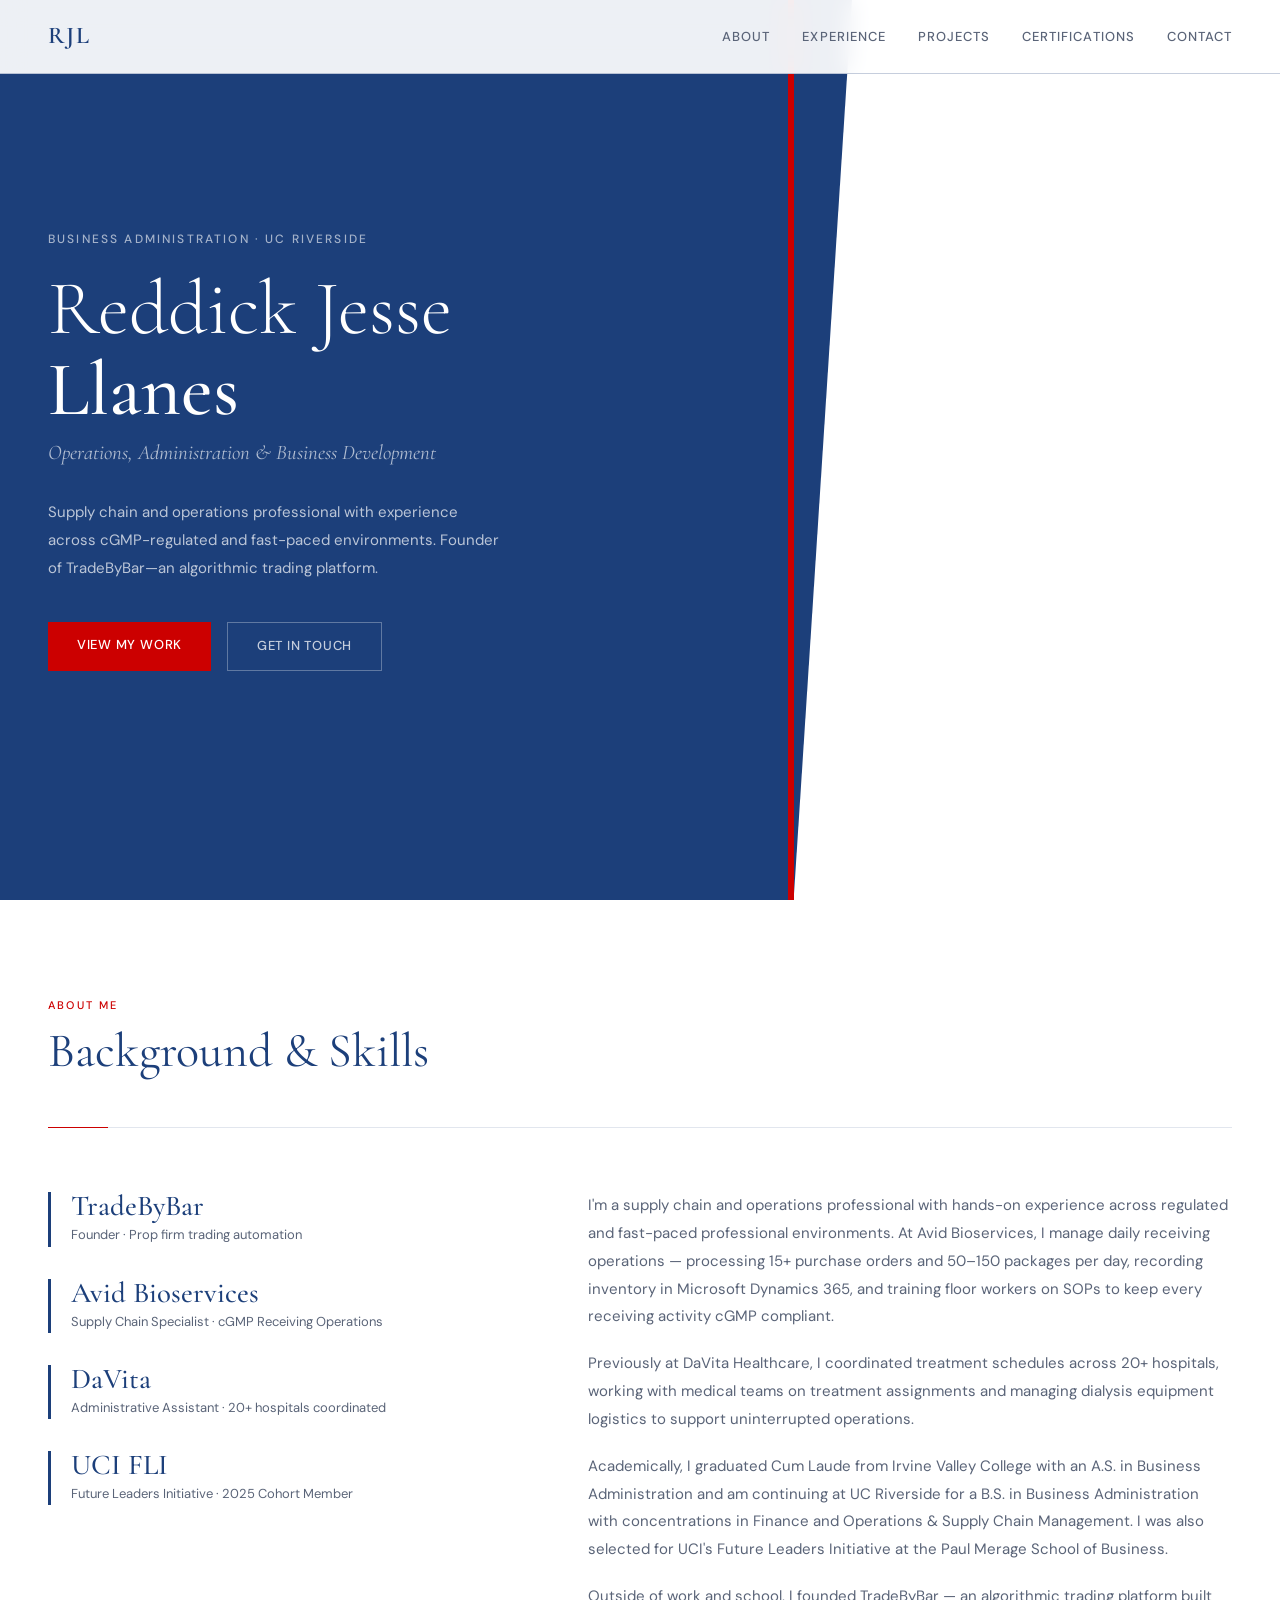
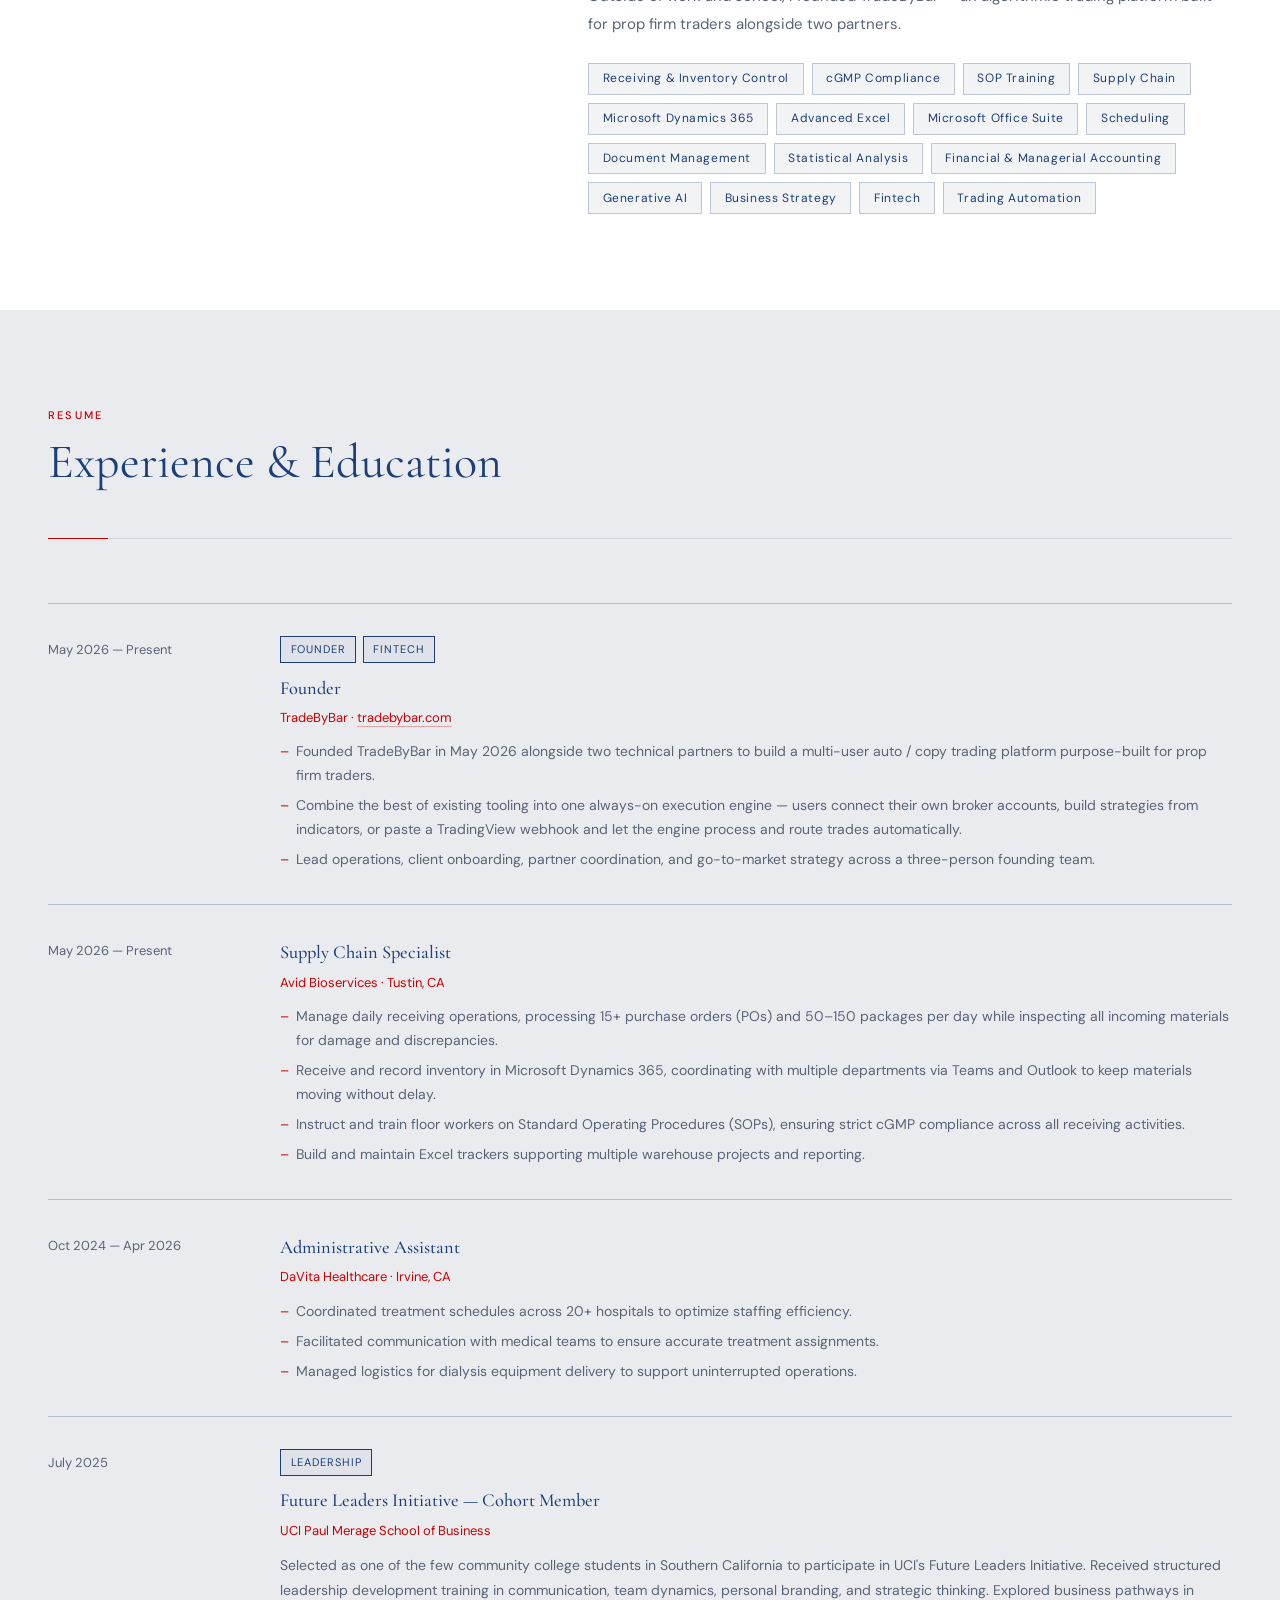
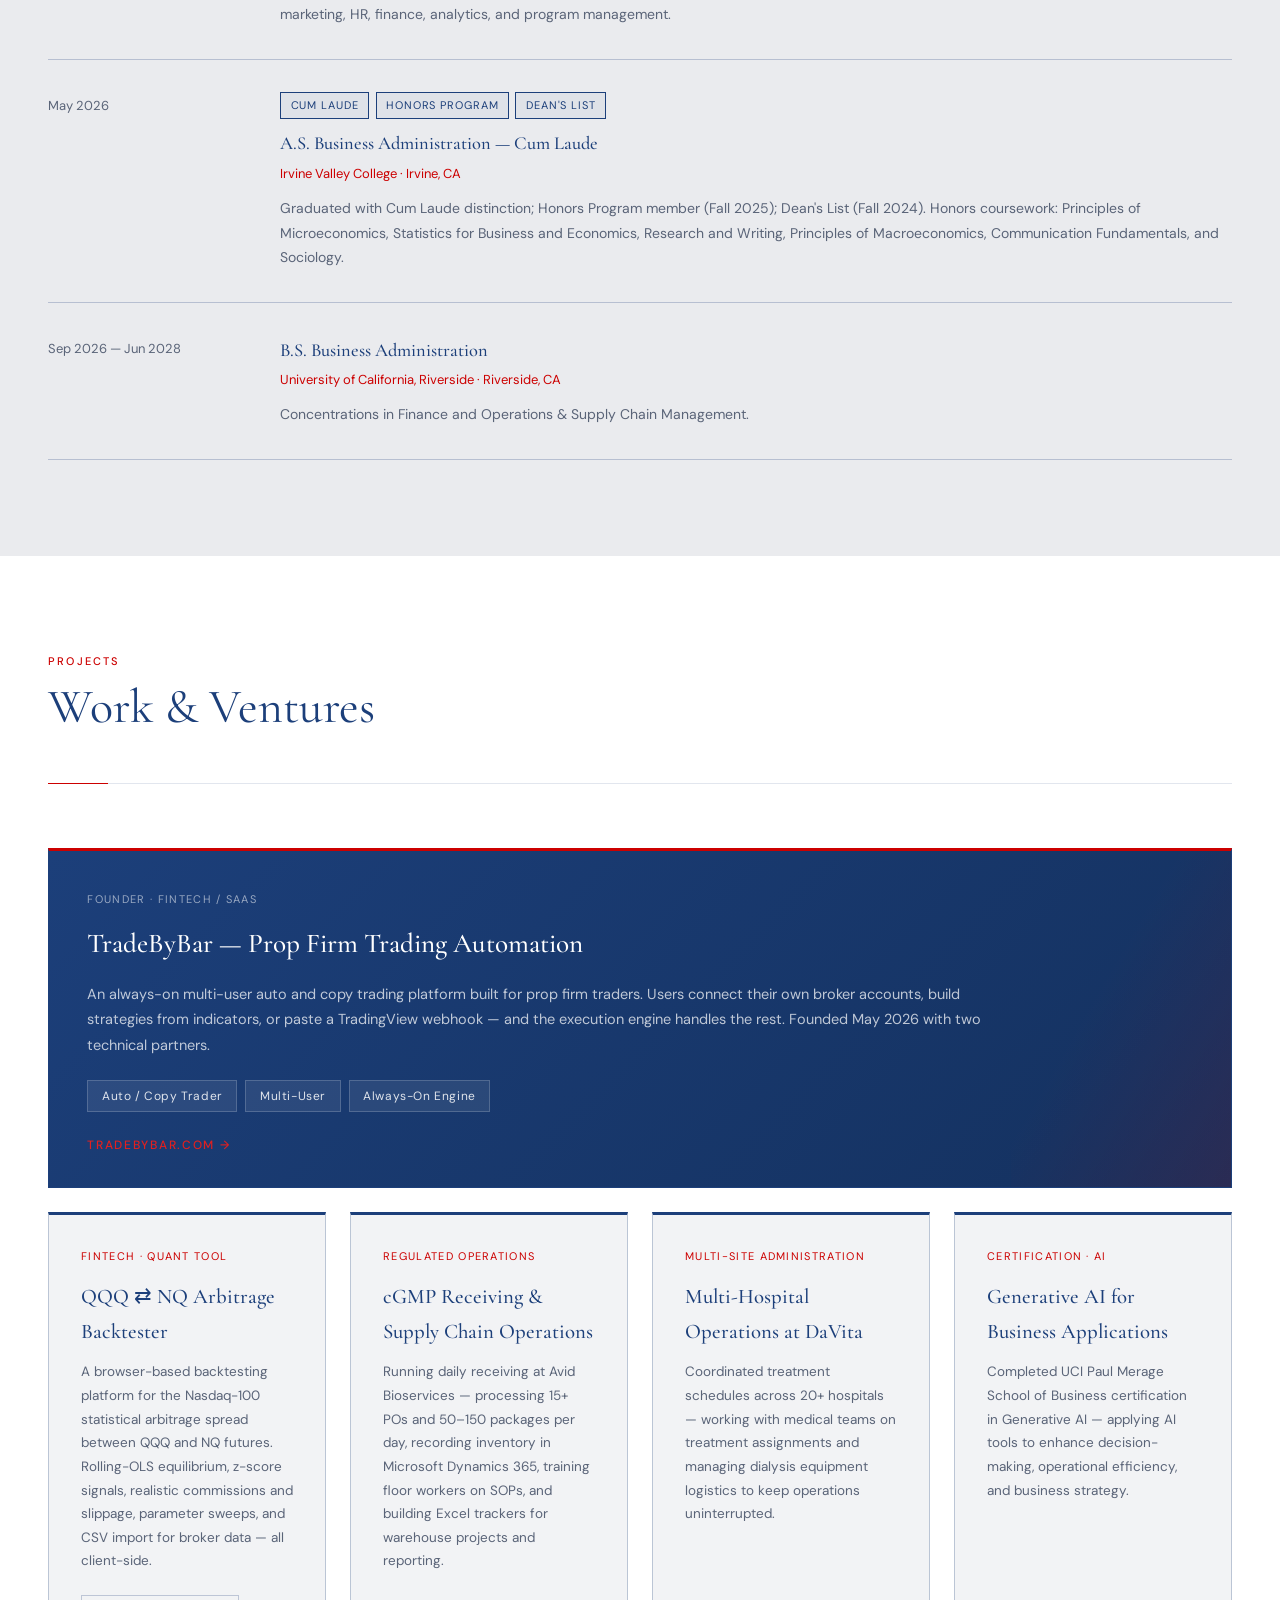
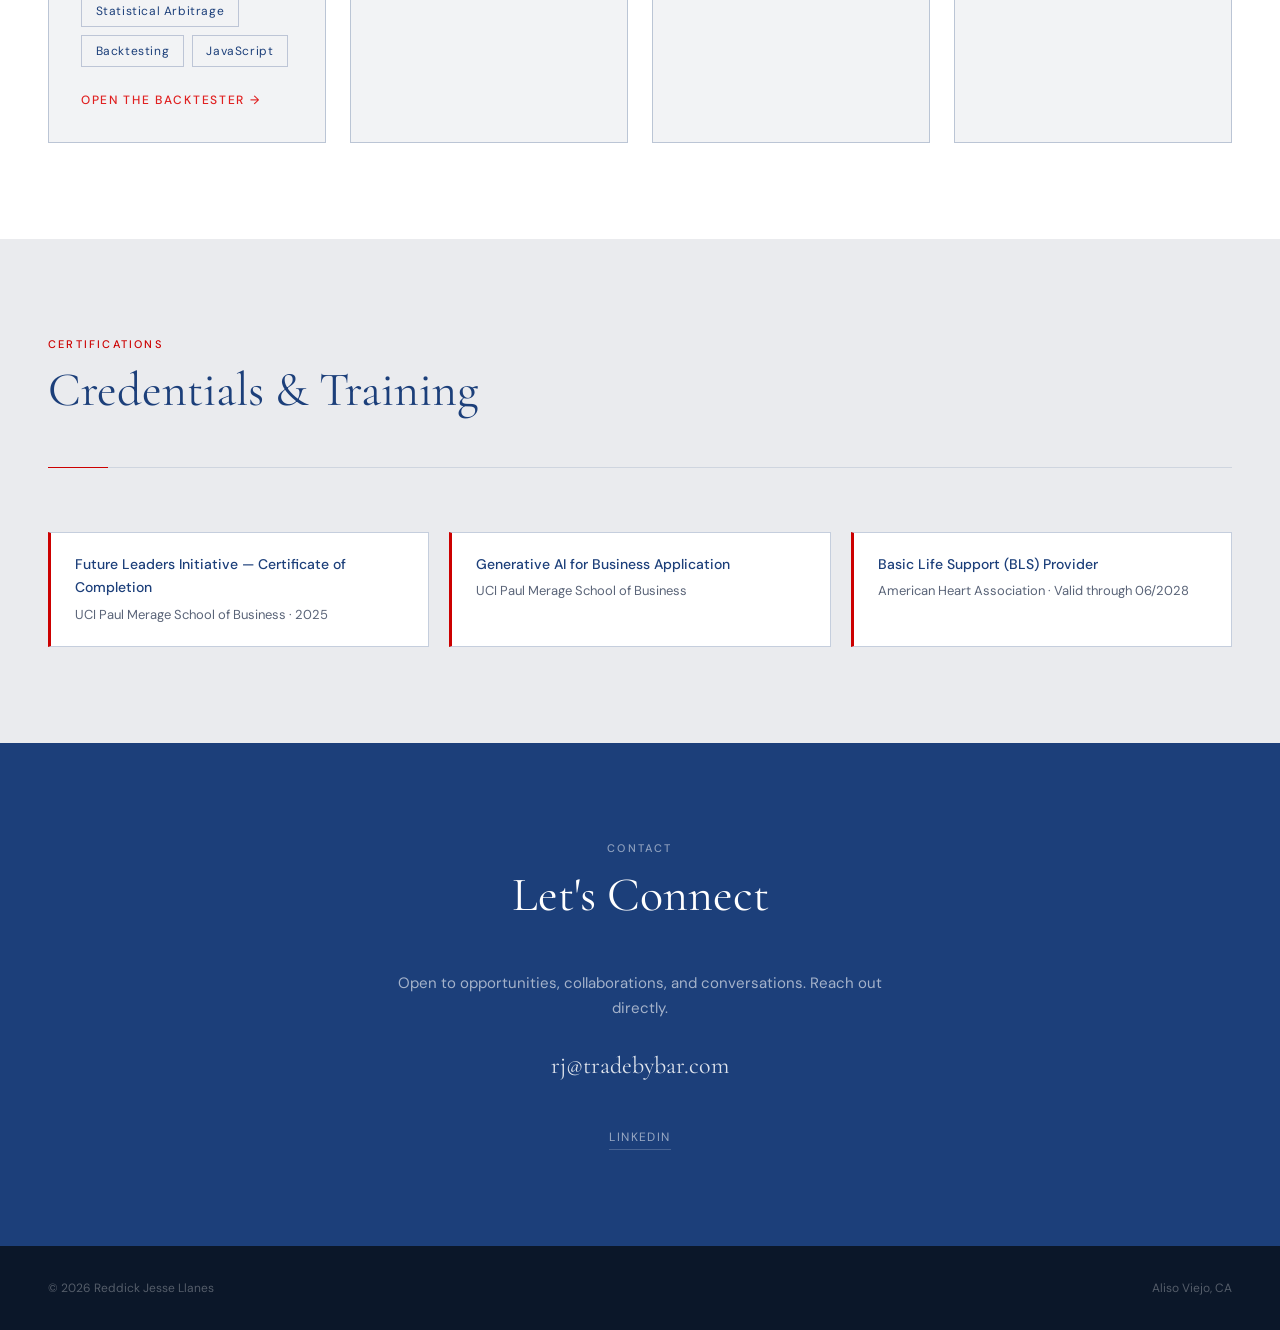
==== index.html @ 573b36d7 "Update professional title and responsibilities for BAR and Tradebybar - Session 1 (6ab4ac15d6ba04bb5" ====
<!DOCTYPE html>
<html lang="en">
<head>
<meta charset="UTF-8">
<meta name="viewport" content="width=device-width, initial-scale=1.0">
<title>Reddick Jesse Llanes' Portfolio</title>
<link href="https://fonts.googleapis.com/css2?family=Cormorant+Garamond:wght@300;400;500;600&family=DM+Sans:wght@300;400;500&display=swap" rel="stylesheet">
<link rel="stylesheet" href="style.css">
</head>
<body>

<nav>
  <div class="nav-logo">RJL</div>
  <button class="nav-hamburger" aria-label="Toggle menu" aria-expanded="false">
    <span></span><span></span><span></span>
  </button>
  <ul class="nav-links">
    <li><a href="#about">About</a></li>
    <li><a href="#experience">Experience</a></li>
    <li><a href="#projects">Projects</a></li>
    <li><a href="#certifications">Certifications</a></li>
    <li><a href="#contact">Contact</a></li>
  </ul>
</nav>

<section class="hero" id="home">
  <div class="hero-stripe"></div>
  <div class="hero-stripe-accent"></div>
  <div class="hero-content">
    <p class="hero-eyebrow">Business Administration · UC Riverside</p>
    <h1 class="hero-name">Reddick Jesse<br><span>Llanes</span></h1>
    <p class="hero-title">Operations, Administration &amp; Business Development</p>
    <p class="hero-desc">Supply chain and operations professional with experience across cGMP-regulated and fast-paced environments. Founder of TradeByBar—an algorithmic trading platform.</p>
    <div class="hero-cta">
      <a href="#projects" class="btn-primary">View My Work</a>
      <a href="#contact" class="btn-outline">Get In Touch</a>
    </div>
  </div>
</section>

<section id="about">
  <p class="section-label">About Me</p>
  <h2 class="section-title">Background &amp; Skills</h2>
  <div class="divider"></div>
  <div class="about-grid">
    <div class="about-stats">
      <div class="stat-item">
        <div class="stat-num">TradeByBar</div>
        <div class="stat-label">Founder · Prop firm trading automation</div>
      </div>
      <div class="stat-item">
        <div class="stat-num">Avid Bioservices</div>
        <div class="stat-label">Supply Chain Specialist · cGMP Receiving Operations</div>
      </div>
      <div class="stat-item">
        <div class="stat-num">DaVita</div>
        <div class="stat-label">Administrative Assistant · 20+ hospitals coordinated</div>
      </div>
      <div class="stat-item">
        <div class="stat-num">UCI FLI</div>
        <div class="stat-label">Future Leaders Initiative · 2025 Cohort Member</div>
      </div>
    </div>
    <div class="about-text">
      <p>I'm a supply chain and operations professional with hands-on experience across regulated and fast-paced professional environments. At Avid Bioservices, I manage daily receiving operations — processing 15+ purchase orders and 50–150 packages per day, recording inventory in Microsoft Dynamics 365, and training floor workers on SOPs to keep every receiving activity cGMP compliant.</p>
      <p>Previously at DaVita Healthcare, I coordinated treatment schedules across 20+ hospitals, working with medical teams on treatment assignments and managing dialysis equipment logistics to support uninterrupted operations.</p>
      <p>Academically, I graduated Cum Laude from Irvine Valley College with an A.S. in Business Administration and am continuing at UC Riverside for a B.S. in Business Administration with concentrations in Finance and Operations &amp; Supply Chain Management. I was also selected for UCI's Future Leaders Initiative at the Paul Merage School of Business.</p>
      <p>Outside of work and school, I founded TradeByBar — an algorithmic trading platform built for prop firm traders alongside two partners.</p>
      <div class="tag-row">
        <span class="tag">Receiving &amp; Inventory Control</span>
        <span class="tag">cGMP Compliance</span>
        <span class="tag">SOP Training</span>
        <span class="tag">Supply Chain</span>
        <span class="tag">Microsoft Dynamics 365</span>
        <span class="tag">Advanced Excel</span>
        <span class="tag">Microsoft Office Suite</span>
        <span class="tag">Scheduling</span>
        <span class="tag">Document Management</span>
        <span class="tag">Statistical Analysis</span>
        <span class="tag">Financial &amp; Managerial Accounting</span>
        <span class="tag">Generative AI</span>
        <span class="tag">Business Strategy</span>
        <span class="tag">Fintech</span>
        <span class="tag">Trading Automation</span>
      </div>
    </div>
  </div>
</section>

<section id="experience">
  <p class="section-label">Resume</p>
  <h2 class="section-title">Experience &amp; Education</h2>
  <div class="divider"></div>
  <div class="timeline">

    <div class="timeline-item">
      <div class="timeline-date">May 2026 — Present</div>
      <div>
        <span class="badge">Founder</span><span class="badge">Fintech</span>
        <p class="timeline-role">Founder</p>
        <p class="timeline-org">TradeByBar · <a href="https://tradebybar.com/" target="_blank" rel="noopener" class="timeline-link">tradebybar.com</a></p>
        <ul class="timeline-bullets">
          <li>Founded TradeByBar in May 2026 alongside two technical partners to build a multi-user auto / copy trading platform purpose-built for prop firm traders.</li>
          <li>Combine the best of existing tooling into one always-on execution engine — users connect their own broker accounts, build strategies from indicators, or paste a TradingView webhook and let the engine process and route trades automatically.</li>
          <li>Lead operations, client onboarding, partner coordination, and go-to-market strategy across a three-person founding team.</li>
        </ul>
      </div>
    </div>

    <div class="timeline-item">
      <div class="timeline-date">May 2026 — Present</div>
      <div>
        <p class="timeline-role">Supply Chain Specialist</p>
        <p class="timeline-org">Avid Bioservices · Tustin, CA</p>
        <ul class="timeline-bullets">
          <li>Manage daily receiving operations, processing 15+ purchase orders (POs) and 50–150 packages per day while inspecting all incoming materials for damage and discrepancies.</li>
          <li>Receive and record inventory in Microsoft Dynamics 365, coordinating with multiple departments via Teams and Outlook to keep materials moving without delay.</li>
          <li>Instruct and train floor workers on Standard Operating Procedures (SOPs), ensuring strict cGMP compliance across all receiving activities.</li>
          <li>Build and maintain Excel trackers supporting multiple warehouse projects and reporting.</li>
        </ul>
      </div>
    </div>

    <div class="timeline-item">
      <div class="timeline-date">Oct 2024 — Apr 2026</div>
      <div>
        <p class="timeline-role">Administrative Assistant</p>
        <p class="timeline-org">DaVita Healthcare · Irvine, CA</p>
        <ul class="timeline-bullets">
          <li>Coordinated treatment schedules across 20+ hospitals to optimize staffing efficiency.</li>
          <li>Facilitated communication with medical teams to ensure accurate treatment assignments.</li>
          <li>Managed logistics for dialysis equipment delivery to support uninterrupted operations.</li>
        </ul>
      </div>
    </div>

    <div class="timeline-item">
      <div class="timeline-date">July 2025</div>
      <div>
        <span class="badge">Leadership</span>
        <p class="timeline-role">Future Leaders Initiative — Cohort Member</p>
        <p class="timeline-org">UCI Paul Merage School of Business</p>
        <p class="timeline-desc">Selected as one of the few community college students in Southern California to participate in UCI's Future Leaders Initiative. Received structured leadership development training in communication, team dynamics, personal branding, and strategic thinking. Explored business pathways in marketing, HR, finance, analytics, and program management.</p>
      </div>
    </div>

    <div class="timeline-item">
      <div class="timeline-date">May 2026</div>
      <div>
        <span class="badge">Cum Laude</span><span class="badge">Honors Program</span><span class="badge">Dean's List</span>
        <p class="timeline-role">A.S. Business Administration — Cum Laude</p>
        <p class="timeline-org">Irvine Valley College · Irvine, CA</p>
        <p class="timeline-desc">Graduated with Cum Laude distinction; Honors Program member (Fall 2025); Dean's List (Fall 2024). Honors coursework: Principles of Microeconomics, Statistics for Business and Economics, Research and Writing, Principles of Macroeconomics, Communication Fundamentals, and Sociology.</p>
      </div>
    </div>

    <div class="timeline-item">
      <div class="timeline-date">Sep 2026 — Jun 2028</div>
      <div>
        <p class="timeline-role">B.S. Business Administration</p>
        <p class="timeline-org">University of California, Riverside · Riverside, CA</p>
        <p class="timeline-desc">Concentrations in Finance and Operations &amp; Supply Chain Management.</p>
      </div>
    </div>

  </div>
</section>

<section id="projects">
  <p class="section-label">Projects</p>
  <h2 class="section-title">Work &amp; Ventures</h2>
  <div class="divider"></div>
  <div class="projects-grid">
    <a href="https://tradebybar.com/" target="_blank" rel="noopener" class="project-card project-card--featured">
      <p class="project-tag">Founder · Fintech / SaaS</p>
      <p class="project-name">TradeByBar — Prop Firm Trading Automation</p>
      <p class="project-desc">An always-on multi-user auto and copy trading platform built for prop firm traders. Users connect their own broker accounts, build strategies from indicators, or paste a TradingView webhook — and the execution engine handles the rest. Founded May 2026 with two technical partners.</p>
      <div class="project-stack">
        <span class="tag">Auto / Copy Trader</span>
        <span class="tag">Multi-User</span>
        <span class="tag">Always-On Engine</span>
      </div>
      <p class="project-link">tradebybar.com →</p>
    </a>
    <a href="qqq-mnq-arbitrage/" class="project-card">
      <p class="project-tag">Fintech · Quant Tool</p>
      <p class="project-name">QQQ ⇄ NQ Arbitrage Backtester</p>
      <p class="project-desc">A browser-based backtesting platform for the Nasdaq-100 statistical arbitrage spread between QQQ and NQ futures. Rolling-OLS equilibrium, z-score signals, realistic commissions and slippage, parameter sweeps, and CSV import for broker data — all client-side.</p>
      <div class="project-stack">
        <span class="tag">Statistical Arbitrage</span>
        <span class="tag">Backtesting</span>
        <span class="tag">JavaScript</span>
      </div>
      <p class="project-link">Open the backtester →</p>
    </a>
    <div class="project-card">
      <p class="project-tag">Regulated Operations</p>
      <p class="project-name">cGMP Receiving &amp; Supply Chain Operations</p>
      <p class="project-desc">Running daily receiving at Avid Bioservices — processing 15+ POs and 50–150 packages per day, recording inventory in Microsoft Dynamics 365, training floor workers on SOPs, and building Excel trackers for warehouse projects and reporting.</p>
    </div>
    <div class="project-card">
      <p class="project-tag">Multi-Site Administration</p>
      <p class="project-name">Multi-Hospital Operations at DaVita</p>
      <p class="project-desc">Coordinated treatment schedules across 20+ hospitals — working with medical teams on treatment assignments and managing dialysis equipment logistics to keep operations uninterrupted.</p>
    </div>
    <div class="project-card">
      <p class="project-tag">Certification · AI</p>
      <p class="project-name">Generative AI for Business Applications</p>
      <p class="project-desc">Completed UCI Paul Merage School of Business certification in Generative AI — applying AI tools to enhance decision-making, operational efficiency, and business strategy.</p>
    </div>
  </div>
</section>

<section id="certifications">
  <p class="section-label">Certifications</p>
  <h2 class="section-title">Credentials &amp; Training</h2>
  <div class="divider"></div>
  <div class="certs-grid">
    <div class="cert-card">
      <p class="cert-name">Future Leaders Initiative — Certificate of Completion</p>
      <p class="cert-issuer">UCI Paul Merage School of Business · 2025</p>
    </div>
    <div class="cert-card">
      <p class="cert-name">Generative AI for Business Application</p>
      <p class="cert-issuer">UCI Paul Merage School of Business</p>
    </div>
    <div class="cert-card">
      <p class="cert-name">Basic Life Support (BLS) Provider</p>
      <p class="cert-issuer">American Heart Association · Valid through 06/2028</p>
    </div>
  </div>
</section>

<section id="contact">
  <div class="contact-inner">
    <p class="section-label">Contact</p>
    <h2 class="section-title">Let's Connect</h2>
    <p style="font-size:15px; margin-bottom:0;">Open to opportunities, collaborations, and conversations. Reach out directly.</p>
    <a href="mailto:rj@tradebybar.com" class="contact-email">rj@tradebybar.com</a>
    <div class="social-row">
      <a href="https://www.linkedin.com/in/reddick-jesse-llanes-1581a62a0" class="social-link" target="_blank">LinkedIn</a>
    </div>
  </div>
</section>

<footer>
  <span>© 2026 Reddick Jesse Llanes</span>
  <span>Aliso Viejo, CA</span>
</footer>
<script src="script.js"></script>
</body>
</html>
---- style.css ----
*, *::before, *::after { box-sizing: border-box; margin: 0; padding: 0; }
  :root {
    --bg-page: #F2F3F5; --bg-section-alt: #EAEBEE; --bg-card: #FFFFFF;
    --bmw-blue: #1C3F7A; --bmw-blue-light: #2A5BAD;
    --bmw-red: #CC0000; --bmw-red-light: #E02020;
    --white: #FFFFFF; --text-primary: #0D1A2E; --text-muted: #5A6478;
    --border: rgba(28,63,122,0.13); --border-strong: rgba(28,63,122,0.25);
  }
  html { scroll-behavior: smooth; }
  body { font-family: 'DM Sans', sans-serif; background: var(--bg-page); color: var(--text-primary); font-size: 15px; line-height: 1.7; overflow-x: hidden; }

  nav { position: fixed; top: 0; left: 0; right: 0; z-index: 100; display: flex; align-items: center; justify-content: space-between; padding: 1rem 3rem; background: rgba(255,255,255,0.92); backdrop-filter: blur(12px); border-bottom: 0.5px solid var(--border-strong); }
  .nav-logo { font-family: 'Cormorant Garamond', serif; font-size: 1.5rem; font-weight: 600; color: var(--bmw-blue); letter-spacing: 0.06em; }
  .nav-links { display: flex; gap: 2rem; list-style: none; }
  .nav-links a { color: var(--text-muted); text-decoration: none; font-size: 13px; letter-spacing: 0.08em; text-transform: uppercase; font-weight: 500; transition: color 0.2s; }
  .nav-links a:hover { color: var(--bmw-blue); }

  .hero { min-height: 100vh; display: flex; align-items: center; padding: 0 3rem; position: relative; overflow: hidden; background: var(--bmw-blue); }
  .hero-stripe { position: absolute; top: 0; bottom: 0; right: 0; width: 38%; background: var(--white); clip-path: polygon(12% 0, 100% 0, 100% 100%, 0% 100%); }
  .hero-stripe-accent { position: absolute; top: 0; bottom: 0; right: 38%; width: 6px; background: var(--bmw-red); }
  .hero-content { max-width: 600px; position: relative; z-index: 2; }
  .hero-eyebrow { font-size: 12px; letter-spacing: 0.18em; text-transform: uppercase; color: rgba(255,255,255,0.6); font-weight: 500; margin-bottom: 1.2rem; opacity: 0; animation: fadeUp 0.6s 0.2s forwards; }
  .hero-name { font-family: 'Cormorant Garamond', serif; font-size: clamp(3rem, 6vw, 5rem); font-weight: 300; line-height: 1.05; color: var(--white); margin-bottom: 0.3rem; opacity: 0; animation: fadeUp 0.6s 0.35s forwards; }
  .hero-name span { color: var(--white); font-weight: 500; }
  .hero-title { font-family: 'Cormorant Garamond', serif; font-size: 1.3rem; font-weight: 400; color: rgba(255,255,255,0.65); margin-bottom: 1.8rem; font-style: italic; opacity: 0; animation: fadeUp 0.6s 0.5s forwards; }
  .hero-desc { font-size: 15px; color: rgba(255,255,255,0.7); max-width: 460px; margin-bottom: 2.5rem; line-height: 1.85; opacity: 0; animation: fadeUp 0.6s 0.65s forwards; }
  .hero-cta { display: flex; gap: 1rem; flex-wrap: wrap; opacity: 0; animation: fadeUp 0.6s 0.8s forwards; }
  .btn-primary { padding: 0.75rem 1.8rem; background: var(--bmw-red); color: var(--white); font-size: 13px; font-weight: 500; letter-spacing: 0.06em; text-transform: uppercase; text-decoration: none; border: none; cursor: pointer; transition: background 0.2s, transform 0.15s; }
  .btn-primary:hover { background: var(--bmw-red-light); transform: translateY(-1px); }
  .btn-outline { padding: 0.75rem 1.8rem; background: transparent; color: rgba(255,255,255,0.75); font-size: 13px; font-weight: 500; letter-spacing: 0.06em; text-transform: uppercase; text-decoration: none; border: 0.5px solid rgba(255,255,255,0.3); cursor: pointer; transition: color 0.2s, border-color 0.2s, transform 0.15s; }
  .btn-outline:hover { color: var(--white); border-color: rgba(255,255,255,0.7); transform: translateY(-1px); }

  section { padding: 6rem 3rem; }
  .section-label { font-size: 11px; letter-spacing: 0.2em; text-transform: uppercase; color: var(--bmw-red); font-weight: 500; margin-bottom: 0.6rem; }
  .section-title { font-family: 'Cormorant Garamond', serif; font-size: clamp(2rem, 4vw, 3rem); font-weight: 400; color: var(--bmw-blue); margin-bottom: 3rem; line-height: 1.15; }
  .divider { width: 100%; height: 1px; background: linear-gradient(to right, var(--bmw-red) 60px, var(--border) 60px); margin-bottom: 4rem; }

  #about { background: var(--white); }
  .about-grid { display: grid; grid-template-columns: 1fr 1.4fr; gap: 5rem; align-items: start; }
  .about-stats { display: flex; flex-direction: column; gap: 2rem; }
  .stat-item { border-left: 3px solid var(--bmw-blue); padding-left: 1.25rem; }
  .stat-num { font-family: 'Cormorant Garamond', serif; font-size: 1.8rem; font-weight: 500; color: var(--bmw-blue); line-height: 1; margin-bottom: 0.2rem; }
  .stat-label { font-size: 13px; color: var(--text-muted); }
  .about-text p { color: var(--text-muted); margin-bottom: 1.2rem; font-size: 15px; line-height: 1.85; }
  .tag-row { display: flex; flex-wrap: wrap; gap: 0.5rem; margin-top: 1.5rem; }
  .tag { padding: 0.3rem 0.85rem; border: 0.5px solid var(--border-strong); font-size: 12px; color: var(--bmw-blue); letter-spacing: 0.05em; background: var(--bg-page); }

  #experience { background: var(--bg-section-alt); }
  .timeline { display: flex; flex-direction: column; }
  .timeline-item { display: grid; grid-template-columns: 200px 1fr; gap: 2rem; padding: 2rem 0; border-bottom: 0.5px solid var(--border-strong); }
  .timeline-item:first-child { border-top: 0.5px solid var(--border-strong); }
  .timeline-date { font-size: 13px; color: var(--text-muted); padding-top: 0.2rem; }
  .timeline-role { font-family: 'Cormorant Garamond', serif; font-size: 1.15rem; font-weight: 500; color: var(--bmw-blue); margin-bottom: 0.2rem; }
  .timeline-org { font-size: 13px; color: var(--bmw-red); margin-bottom: 0.7rem; }
  .timeline-link { color: var(--bmw-red); text-decoration: none; border-bottom: 0.5px solid rgba(204,0,0,0.3); transition: border-color 0.2s; }
  .timeline-link:hover { border-bottom-color: var(--bmw-red); }
  .timeline-desc { font-size: 14px; color: var(--text-muted); line-height: 1.75; }
  .timeline-bullets { list-style: none; margin-top: 0.5rem; display: flex; flex-direction: column; gap: 0.4rem; }
  .timeline-bullets li { font-size: 14px; color: var(--text-muted); line-height: 1.7; padding-left: 1rem; position: relative; }
  .timeline-bullets li::before { content: '–'; position: absolute; left: 0; color: var(--bmw-red); }
  .badge { display: inline-block; font-size: 11px; letter-spacing: 0.08em; text-transform: uppercase; padding: 0.2rem 0.6rem; border: 0.5px solid var(--bmw-blue); color: var(--bmw-blue); margin-bottom: 0.6rem; margin-right: 0.4rem; background: rgba(28,63,122,0.05); }

  #projects { background: var(--white); }
  .projects-grid { display: grid; grid-template-columns: repeat(auto-fit, minmax(260px, 1fr)); gap: 1.5rem; }
  .project-card { background: var(--bg-page); border: 0.5px solid var(--border-strong); border-top: 3px solid var(--bmw-blue); padding: 2rem; transition: border-top-color 0.2s, transform 0.2s, box-shadow 0.2s; cursor: pointer; }
  .project-card:hover { border-top-color: var(--bmw-red); transform: translateY(-3px); box-shadow: 0 8px 24px rgba(28,63,122,0.08); }
  .project-tag { font-size: 11px; letter-spacing: 0.12em; text-transform: uppercase; color: var(--bmw-red); margin-bottom: 0.8rem; }
  .project-name { font-family: 'Cormorant Garamond', serif; font-size: 1.3rem; font-weight: 500; color: var(--bmw-blue); margin-bottom: 0.7rem; }
  .project-desc { font-size: 13.5px; color: var(--text-muted); line-height: 1.75; }
  a.project-card { display: block; text-decoration: none; color: inherit; }
  .project-card--featured { grid-column: 1 / -1; background: linear-gradient(135deg, var(--bmw-blue) 0%, #14315F 100%); border: 0.5px solid var(--bmw-blue); border-top: 3px solid var(--bmw-red); padding: 2.4rem 2.4rem 2rem; position: relative; overflow: hidden; }
  .project-card--featured::before { content: ''; position: absolute; top: 0; right: 0; width: 220px; height: 100%; background: linear-gradient(120deg, transparent 0%, transparent 40%, rgba(204,0,0,0.12) 100%); pointer-events: none; }
  .project-card--featured:hover { border-top-color: var(--bmw-red-light); transform: translateY(-3px); box-shadow: 0 14px 40px rgba(28,63,122,0.25); }
  .project-card--featured .project-tag { color: rgba(255,255,255,0.55); }
  .project-card--featured .project-name { color: var(--white); font-size: 1.7rem; margin-bottom: 0.9rem; max-width: 80%; }
  .project-card--featured .project-desc { color: rgba(255,255,255,0.72); font-size: 14.5px; max-width: 85%; }
  .project-stack { display: flex; flex-wrap: wrap; gap: 0.5rem; margin-top: 1.4rem; }
  .project-card--featured .project-stack .tag { background: rgba(255,255,255,0.08); border-color: rgba(255,255,255,0.18); color: rgba(255,255,255,0.85); }
  .project-link { margin-top: 1.4rem; font-size: 12px; letter-spacing: 0.14em; text-transform: uppercase; color: var(--bmw-red-light); font-weight: 500; }
  .project-card--featured:hover .project-link { color: var(--white); }

  #certifications { background: var(--bg-section-alt); }
  .certs-grid { display: grid; grid-template-columns: repeat(auto-fit, minmax(240px, 1fr)); gap: 1.25rem; }
  .cert-card { background: var(--white); border: 0.5px solid var(--border-strong); border-left: 3px solid var(--bmw-red); padding: 1.25rem 1.5rem; }
  .cert-name { font-size: 14px; font-weight: 500; color: var(--bmw-blue); margin-bottom: 0.25rem; }
  .cert-issuer { font-size: 13px; color: var(--text-muted); }

  #contact { background: var(--bmw-blue); text-align: center; }
  .contact-inner { max-width: 500px; margin: 0 auto; }
  .contact-inner .section-label { color: rgba(255,255,255,0.5); }
  .contact-inner .section-title { color: var(--white); }
  .contact-email { font-family: 'Cormorant Garamond', serif; font-size: 1.5rem; color: rgba(255,255,255,0.85); text-decoration: none; display: block; margin: 1.5rem 0 2.5rem; transition: color 0.2s; }
  .contact-email:hover { color: var(--white); }
  .contact-inner p { color: rgba(255,255,255,0.6); }
  .social-row { display: flex; justify-content: center; gap: 1.5rem; flex-wrap: wrap; }
  .social-link { font-size: 12px; letter-spacing: 0.12em; text-transform: uppercase; color: rgba(255,255,255,0.55); text-decoration: none; transition: color 0.2s; border-bottom: 0.5px solid rgba(255,255,255,0.2); padding-bottom: 2px; }
  .social-link:hover { color: var(--white); border-bottom-color: var(--white); }

  footer { padding: 2rem 3rem; background: #0B1729; display: flex; justify-content: space-between; align-items: center; font-size: 12px; color: rgba(255,255,255,0.3); }

  @keyframes fadeUp { from { opacity: 0; transform: translateY(18px); } to { opacity: 1; transform: translateY(0); } }

  /* ── Mobile Navigation ── */
  .nav-hamburger { display: none; flex-direction: column; gap: 5px; cursor: pointer; padding: 4px; background: none; border: none; }
  .nav-hamburger span { display: block; width: 22px; height: 2px; background: var(--bmw-blue); transition: transform 0.3s, opacity 0.3s; }
  .nav-hamburger.open span:nth-child(1) { transform: translateY(7px) rotate(45deg); }
  .nav-hamburger.open span:nth-child(2) { opacity: 0; }
  .nav-hamburger.open span:nth-child(3) { transform: translateY(-7px) rotate(-45deg); }

  /* ── Responsive Breakpoints ── */
  @media (max-width: 768px) {
    nav { padding: 1rem 1.25rem; }
    .nav-hamburger { display: flex; }
    .nav-links {
      display: none; flex-direction: column; gap: 0;
      position: fixed; top: 57px; left: 0; right: 0;
      background: rgba(255,255,255,0.97); backdrop-filter: blur(12px);
      border-bottom: 0.5px solid var(--border-strong);
      padding: 0.5rem 0 1rem; z-index: 99;
    }
    .nav-links.open { display: flex; }
    .nav-links li a { display: block; padding: 0.75rem 1.5rem; font-size: 13px; }

    .hero { padding: 6rem 1.5rem 4rem; }
    .hero-stripe { width: 0; }
    .hero-stripe-accent { display: none; }
    .hero-content { max-width: 100%; }
    .hero-name { font-size: clamp(2.4rem, 10vw, 3.5rem); }
    .hero-title { font-size: 1.1rem; }
    .hero-desc { font-size: 14px; max-width: 100%; }
    .hero-cta { flex-direction: column; gap: 0.75rem; }
    .btn-primary, .btn-outline { text-align: center; }

    section { padding: 4rem 1.5rem; }

    .about-grid { grid-template-columns: 1fr; gap: 2.5rem; }

    .timeline-item { grid-template-columns: 1fr; gap: 0.5rem; }
    .timeline-date { font-size: 12px; color: var(--bmw-red); padding-top: 0; }

    .projects-grid { grid-template-columns: 1fr; }
    .project-card--featured { padding: 1.75rem 1.5rem 1.5rem; }
    .project-card--featured .project-name { font-size: 1.35rem; max-width: 100%; }
    .project-card--featured .project-desc { max-width: 100%; }
    .project-card--featured::before { display: none; }
    .certs-grid { grid-template-columns: 1fr; }

    footer { flex-direction: column; gap: 0.5rem; text-align: center; padding: 1.5rem 1.25rem; }

    .section-title { font-size: clamp(1.75rem, 6vw, 2.5rem); margin-bottom: 2rem; }
    .social-row { gap: 1rem; }
    .contact-email { font-size: 1.2rem; }
  }

  @media (max-width: 400px) {
    .hero-name { font-size: 2.2rem; }
    section { padding: 3rem 1.25rem; }
    .tag-row { gap: 0.4rem; }
    .tag { font-size: 11px; }
  }
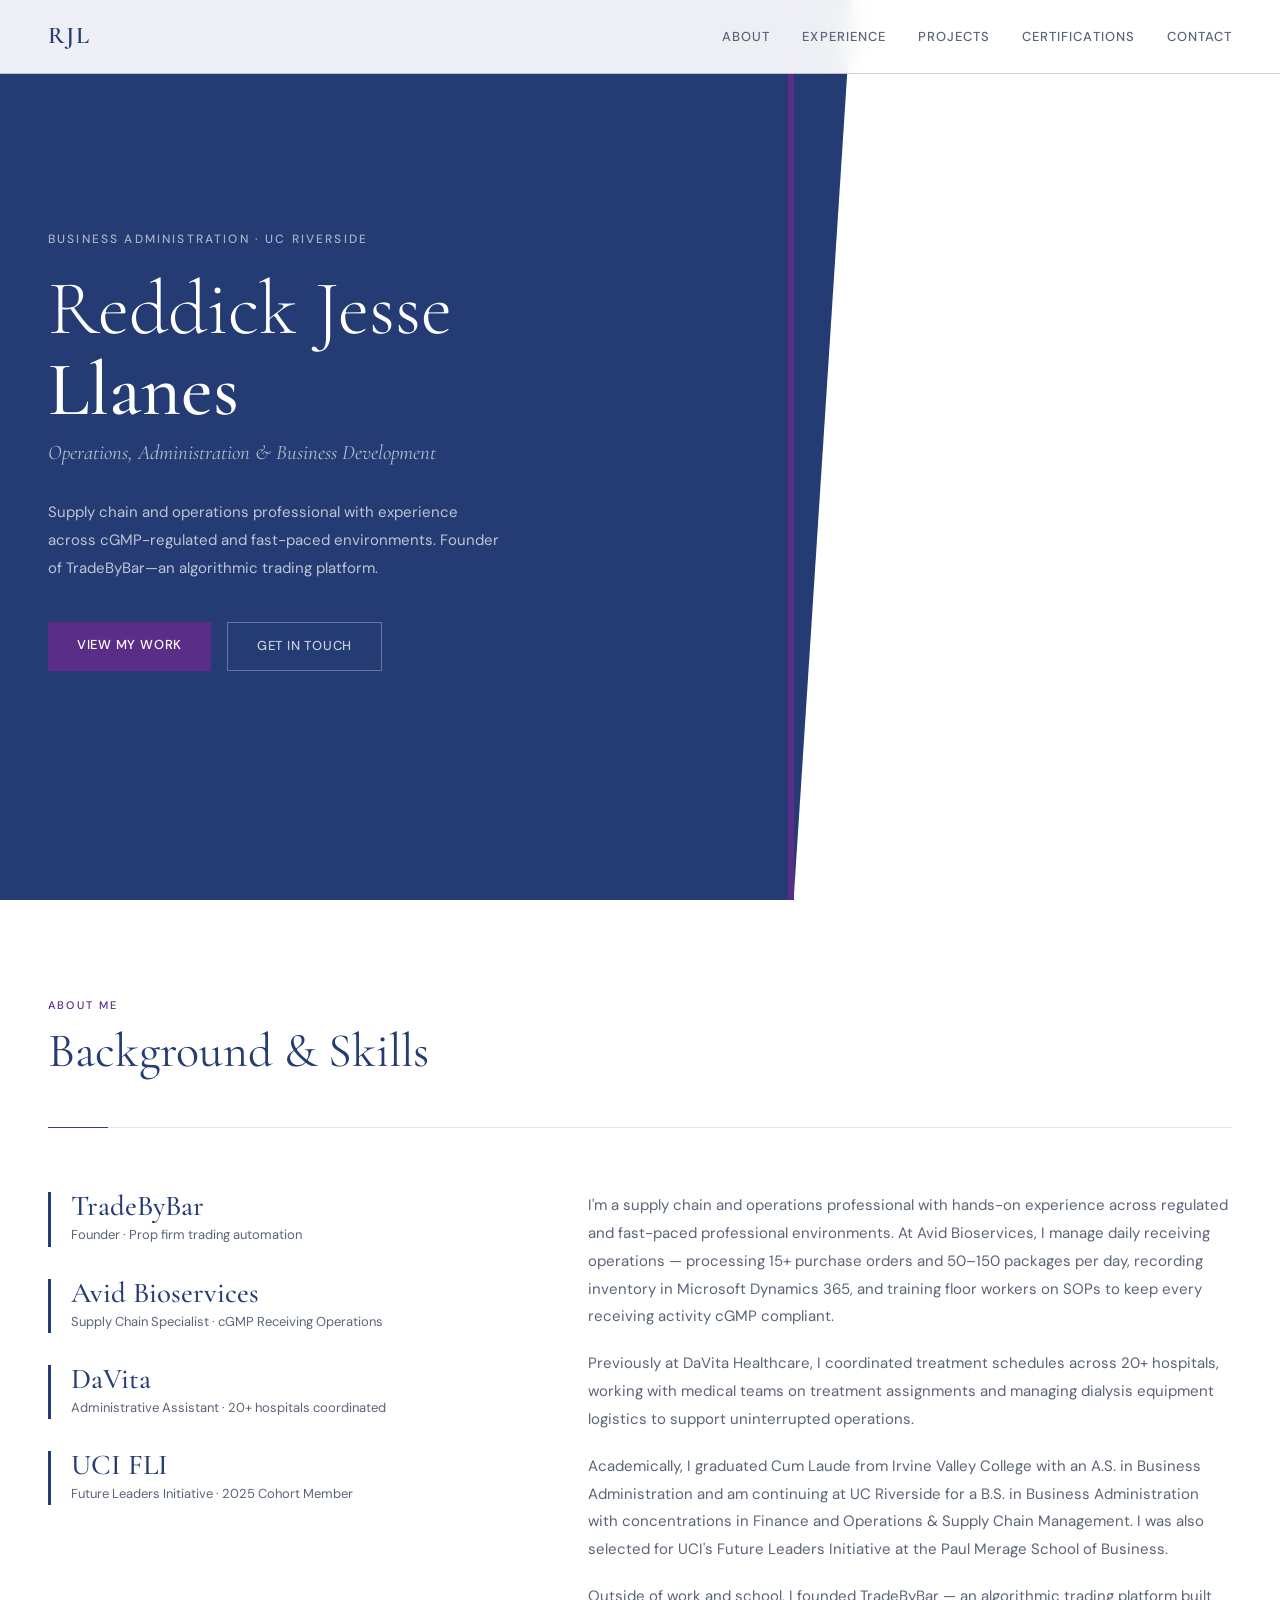
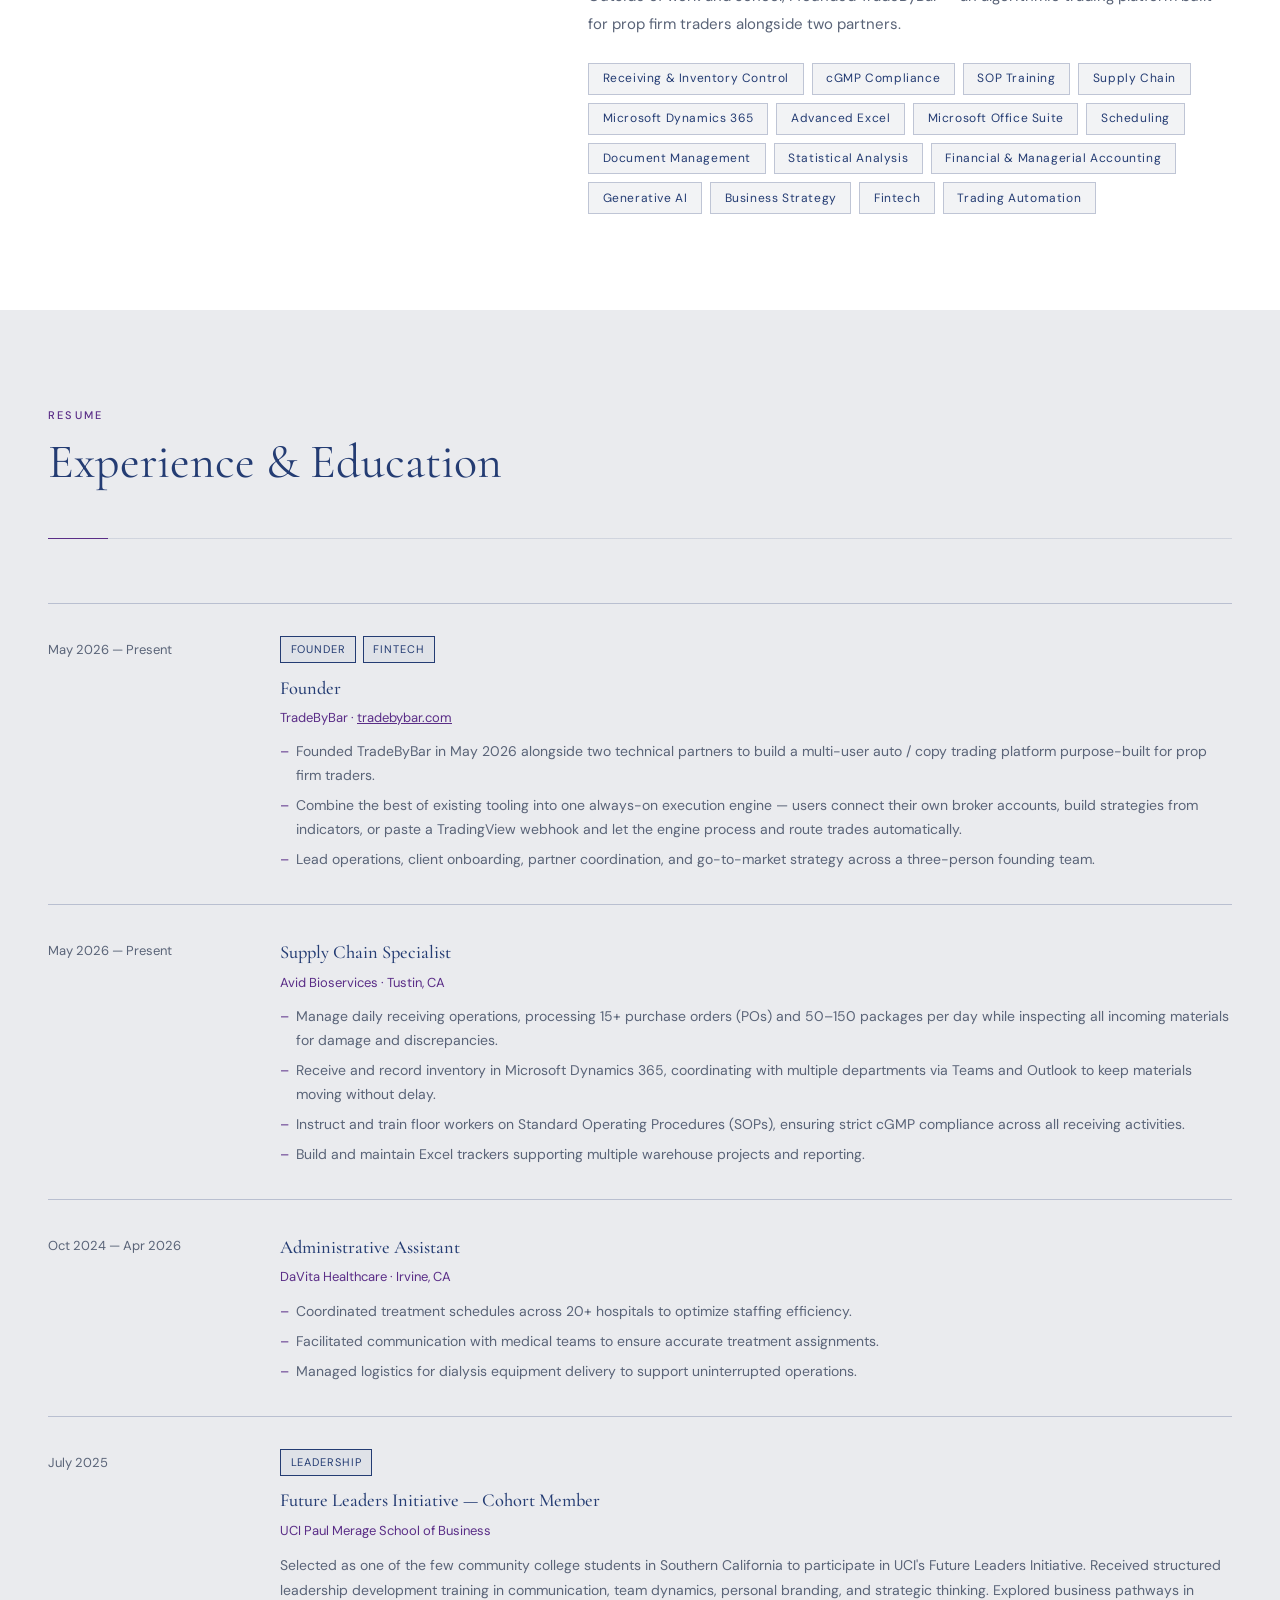
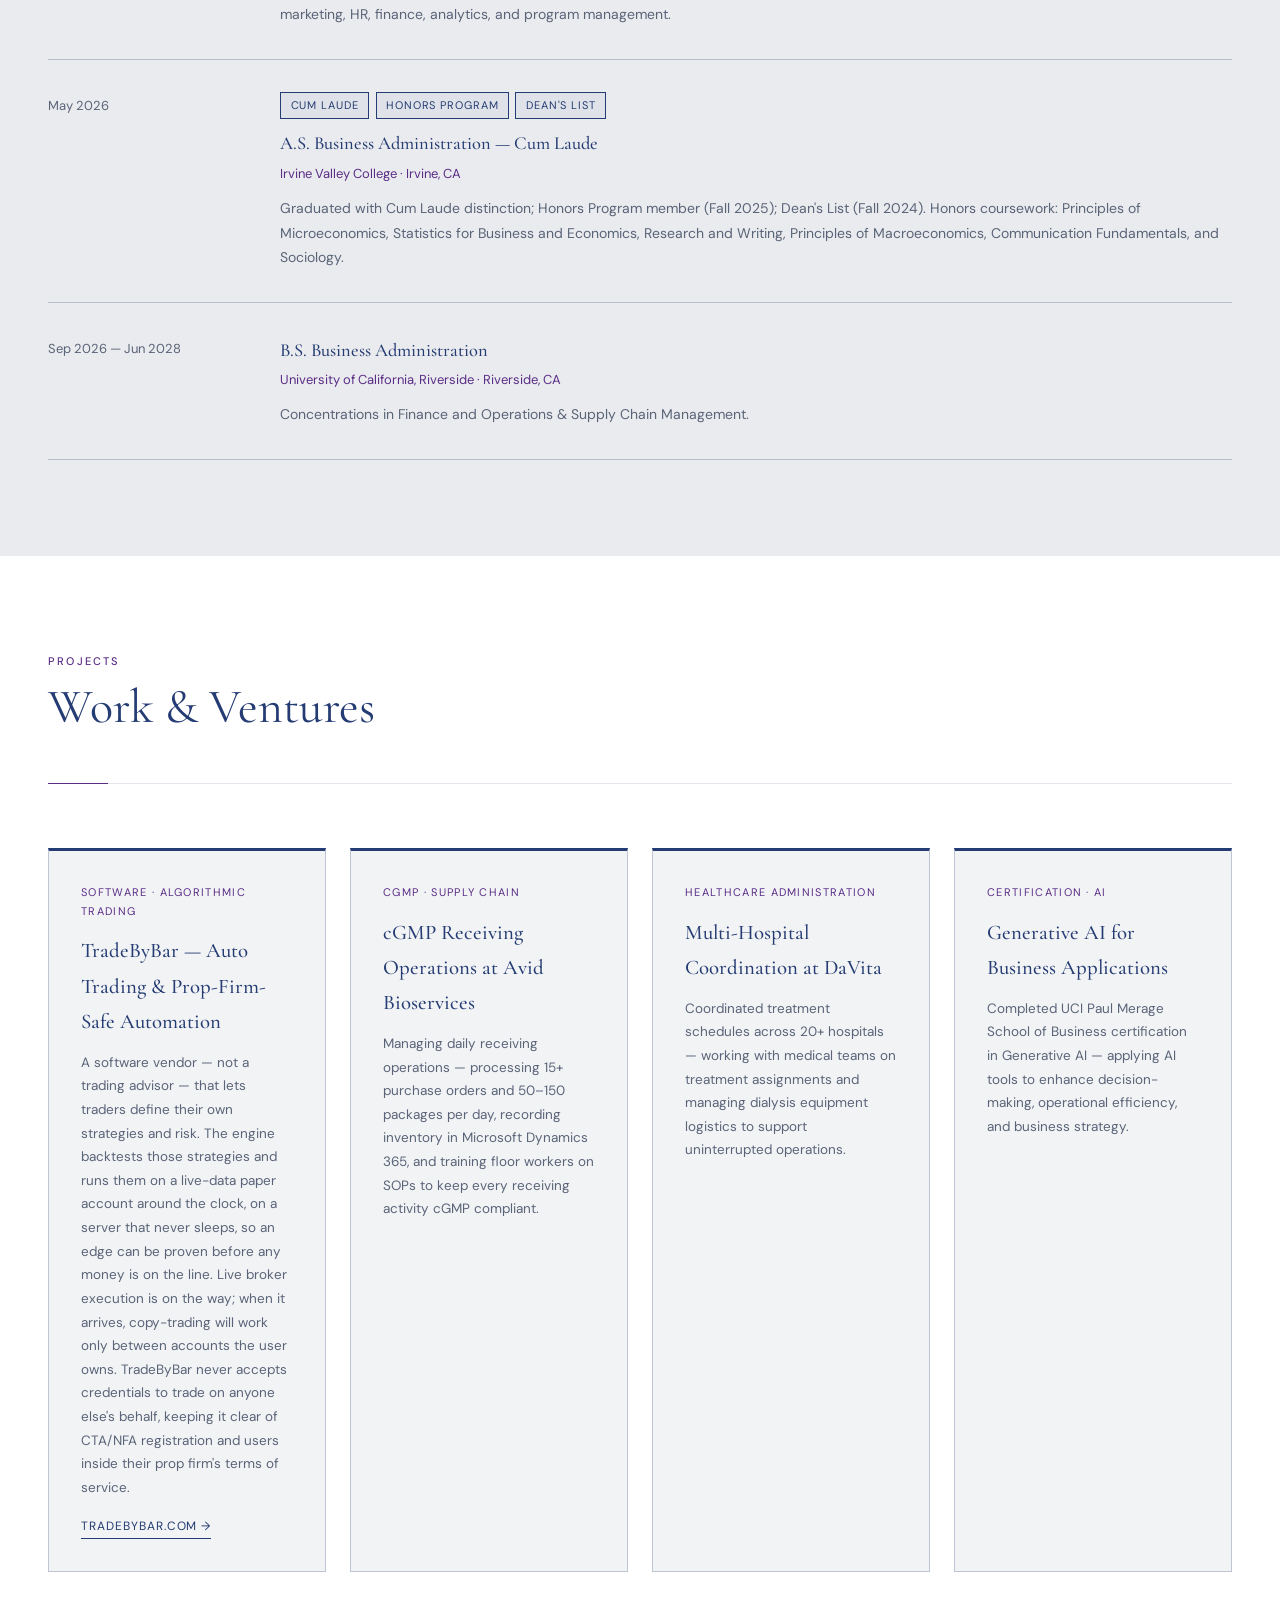
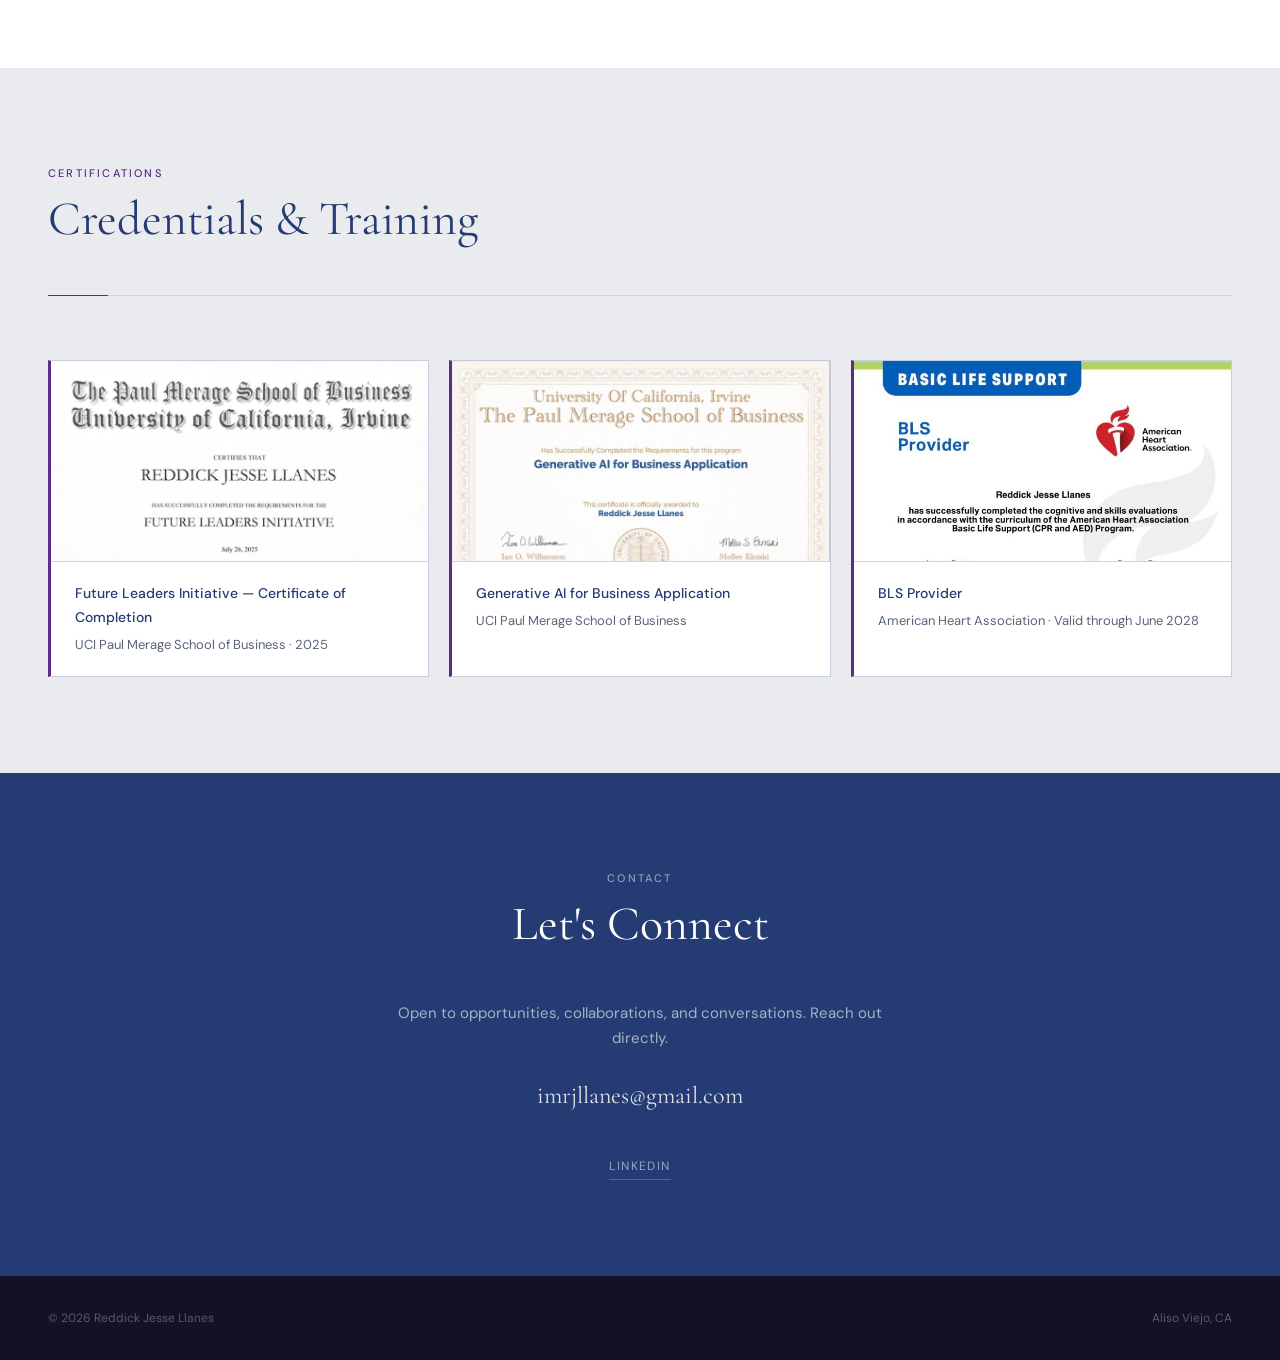
==== commit 3b112ca0: "Change purple accent on "Llanes" to white - Session 1 (6a2926fcfe854b8033807b3b)" ====
--- a/index.html
+++ b/index.html
@@ -3,7 +3,7 @@
 <head>
 <meta charset="UTF-8">
 <meta name="viewport" content="width=device-width, initial-scale=1.0">
-<title>Reddick Jesse Llanes' Portfolio</title>
+<title>Reddick Jesse Llanes — Portfolio</title>
 <link href="https://fonts.googleapis.com/css2?family=Cormorant+Garamond:wght@300;400;500;600&family=DM+Sans:wght@300;400;500&display=swap" rel="stylesheet">
 <link rel="stylesheet" href="style.css">
 </head>
@@ -98,7 +98,7 @@
       <div>
         <span class="badge">Founder</span><span class="badge">Fintech</span>
         <p class="timeline-role">Founder</p>
-        <p class="timeline-org">TradeByBar · <a href="https://tradebybar.com/" target="_blank" rel="noopener" class="timeline-link">tradebybar.com</a></p>
+        <p class="timeline-org">TradeByBar · <a href="https://tradebybar.com/" target="_blank" rel="noopener" style="color:inherit;">tradebybar.com</a></p>
         <ul class="timeline-bullets">
           <li>Founded TradeByBar in May 2026 alongside two technical partners to build a multi-user auto / copy trading platform purpose-built for prop firm traders.</li>
           <li>Combine the best of existing tooling into one always-on execution engine — users connect their own broker accounts, build strategies from indicators, or paste a TradingView webhook and let the engine process and route trades automatically.</li>
@@ -171,37 +171,21 @@
   <h2 class="section-title">Work &amp; Ventures</h2>
   <div class="divider"></div>
   <div class="projects-grid">
-    <a href="https://tradebybar.com/" target="_blank" rel="noopener" class="project-card project-card--featured">
-      <p class="project-tag">Founder · Fintech / SaaS</p>
-      <p class="project-name">TradeByBar — Prop Firm Trading Automation</p>
-      <p class="project-desc">An always-on multi-user auto and copy trading platform built for prop firm traders. Users connect their own broker accounts, build strategies from indicators, or paste a TradingView webhook — and the execution engine handles the rest. Founded May 2026 with two technical partners.</p>
-      <div class="project-stack">
-        <span class="tag">Auto / Copy Trader</span>
-        <span class="tag">Multi-User</span>
-        <span class="tag">Always-On Engine</span>
-      </div>
-      <p class="project-link">tradebybar.com →</p>
-    </a>
-    <a href="qqq-mnq-arbitrage/" class="project-card">
-      <p class="project-tag">Fintech · Quant Tool</p>
-      <p class="project-name">QQQ ⇄ NQ Arbitrage Backtester</p>
-      <p class="project-desc">A browser-based backtesting platform for the Nasdaq-100 statistical arbitrage spread between QQQ and NQ futures. Rolling-OLS equilibrium, z-score signals, realistic commissions and slippage, parameter sweeps, and CSV import for broker data — all client-side.</p>
-      <div class="project-stack">
-        <span class="tag">Statistical Arbitrage</span>
-        <span class="tag">Backtesting</span>
-        <span class="tag">JavaScript</span>
-      </div>
-      <p class="project-link">Open the backtester →</p>
-    </a>
-    <div class="project-card">
-      <p class="project-tag">Regulated Operations</p>
-      <p class="project-name">cGMP Receiving &amp; Supply Chain Operations</p>
-      <p class="project-desc">Running daily receiving at Avid Bioservices — processing 15+ POs and 50–150 packages per day, recording inventory in Microsoft Dynamics 365, training floor workers on SOPs, and building Excel trackers for warehouse projects and reporting.</p>
-    </div>
-    <div class="project-card">
-      <p class="project-tag">Multi-Site Administration</p>
-      <p class="project-name">Multi-Hospital Operations at DaVita</p>
-      <p class="project-desc">Coordinated treatment schedules across 20+ hospitals — working with medical teams on treatment assignments and managing dialysis equipment logistics to keep operations uninterrupted.</p>
+    <div class="project-card">
+      <p class="project-tag">Software · Algorithmic Trading</p>
+      <p class="project-name">TradeByBar — Auto Trading &amp; Prop-Firm-Safe Automation</p>
+      <p class="project-desc">A software vendor — not a trading advisor — that lets traders define their own strategies and risk. The engine backtests those strategies and runs them on a live-data paper account around the clock, on a server that never sleeps, so an edge can be proven before any money is on the line. Live broker execution is on the way; when it arrives, copy-trading will work only between accounts the user owns. TradeByBar never accepts credentials to trade on anyone else's behalf, keeping it clear of CTA/NFA registration and users inside their prop firm's terms of service.</p>
+      <a href="https://tradebybar.com/" class="project-link" target="_blank" rel="noopener">tradebybar.com →</a>
+    </div>
+    <div class="project-card">
+      <p class="project-tag">cGMP · Supply Chain</p>
+      <p class="project-name">cGMP Receiving Operations at Avid Bioservices</p>
+      <p class="project-desc">Managing daily receiving operations — processing 15+ purchase orders and 50–150 packages per day, recording inventory in Microsoft Dynamics 365, and training floor workers on SOPs to keep every receiving activity cGMP compliant.</p>
+    </div>
+    <div class="project-card">
+      <p class="project-tag">Healthcare Administration</p>
+      <p class="project-name">Multi-Hospital Coordination at DaVita</p>
+      <p class="project-desc">Coordinated treatment schedules across 20+ hospitals — working with medical teams on treatment assignments and managing dialysis equipment logistics to support uninterrupted operations.</p>
     </div>
     <div class="project-card">
       <p class="project-tag">Certification · AI</p>
@@ -217,16 +201,31 @@
   <div class="divider"></div>
   <div class="certs-grid">
     <div class="cert-card">
-      <p class="cert-name">Future Leaders Initiative — Certificate of Completion</p>
-      <p class="cert-issuer">UCI Paul Merage School of Business · 2025</p>
+      <a class="cert-thumb" href="images/certifications/future-leaders-initiative.jpeg" target="_blank" rel="noopener">
+        <img src="images/certifications/future-leaders-initiative.jpeg" alt="Future Leaders Initiative certificate of completion from the UCI Paul Merage School of Business" loading="lazy">
+      </a>
+      <div class="cert-body">
+        <p class="cert-name">Future Leaders Initiative — Certificate of Completion</p>
+        <p class="cert-issuer">UCI Paul Merage School of Business · 2025</p>
+      </div>
     </div>
     <div class="cert-card">
-      <p class="cert-name">Generative AI for Business Application</p>
-      <p class="cert-issuer">UCI Paul Merage School of Business</p>
+      <a class="cert-thumb" href="images/certifications/generative-ai-business.jpeg" target="_blank" rel="noopener">
+        <img src="images/certifications/generative-ai-business.jpeg" alt="Generative AI for Business Application certificate from the UCI Paul Merage School of Business" loading="lazy">
+      </a>
+      <div class="cert-body">
+        <p class="cert-name">Generative AI for Business Application</p>
+        <p class="cert-issuer">UCI Paul Merage School of Business</p>
+      </div>
     </div>
     <div class="cert-card">
-      <p class="cert-name">Basic Life Support (BLS) Provider</p>
-      <p class="cert-issuer">American Heart Association · Valid through 06/2028</p>
+      <a class="cert-thumb" href="images/certifications/bls-provider.jpeg" target="_blank" rel="noopener">
+        <img src="images/certifications/bls-provider.jpeg" alt="Basic Life Support (BLS) Provider card from the American Heart Association" loading="lazy">
+      </a>
+      <div class="cert-body">
+        <p class="cert-name">BLS Provider</p>
+        <p class="cert-issuer">American Heart Association · Valid through June 2028</p>
+      </div>
     </div>
   </div>
 </section>
@@ -236,7 +235,7 @@
     <p class="section-label">Contact</p>
     <h2 class="section-title">Let's Connect</h2>
     <p style="font-size:15px; margin-bottom:0;">Open to opportunities, collaborations, and conversations. Reach out directly.</p>
-    <a href="mailto:rj@tradebybar.com" class="contact-email">rj@tradebybar.com</a>
+    <a href="mailto:imrjllanes@gmail.com" class="contact-email">imrjllanes@gmail.com</a>
     <div class="social-row">
       <a href="https://www.linkedin.com/in/reddick-jesse-llanes-1581a62a0" class="social-link" target="_blank">LinkedIn</a>
     </div>
--- a/style.css
+++ b/style.css
@@ -1,10 +1,10 @@
 *, *::before, *::after { box-sizing: border-box; margin: 0; padding: 0; }
   :root {
     --bg-page: #F2F3F5; --bg-section-alt: #EAEBEE; --bg-card: #FFFFFF;
-    --bmw-blue: #1C3F7A; --bmw-blue-light: #2A5BAD;
-    --bmw-red: #CC0000; --bmw-red-light: #E02020;
-    --white: #FFFFFF; --text-primary: #0D1A2E; --text-muted: #5A6478;
-    --border: rgba(28,63,122,0.13); --border-strong: rgba(28,63,122,0.25);
+    --bmw-blue: #243C73; --bmw-blue-light: #34579E;
+    --bmw-red: #5A2D87; --bmw-red-light: #7A45B8;
+    --white: #FFFFFF; --text-primary: #101A33; --text-muted: #5A6478;
+    --border: rgba(36,60,115,0.13); --border-strong: rgba(36,60,115,0.25);
   }
   html { scroll-behavior: smooth; }
   body { font-family: 'DM Sans', sans-serif; background: var(--bg-page); color: var(--text-primary); font-size: 15px; line-height: 1.7; overflow-x: hidden; }
@@ -52,36 +52,30 @@
   .timeline-date { font-size: 13px; color: var(--text-muted); padding-top: 0.2rem; }
   .timeline-role { font-family: 'Cormorant Garamond', serif; font-size: 1.15rem; font-weight: 500; color: var(--bmw-blue); margin-bottom: 0.2rem; }
   .timeline-org { font-size: 13px; color: var(--bmw-red); margin-bottom: 0.7rem; }
-  .timeline-link { color: var(--bmw-red); text-decoration: none; border-bottom: 0.5px solid rgba(204,0,0,0.3); transition: border-color 0.2s; }
-  .timeline-link:hover { border-bottom-color: var(--bmw-red); }
   .timeline-desc { font-size: 14px; color: var(--text-muted); line-height: 1.75; }
   .timeline-bullets { list-style: none; margin-top: 0.5rem; display: flex; flex-direction: column; gap: 0.4rem; }
   .timeline-bullets li { font-size: 14px; color: var(--text-muted); line-height: 1.7; padding-left: 1rem; position: relative; }
   .timeline-bullets li::before { content: '–'; position: absolute; left: 0; color: var(--bmw-red); }
-  .badge { display: inline-block; font-size: 11px; letter-spacing: 0.08em; text-transform: uppercase; padding: 0.2rem 0.6rem; border: 0.5px solid var(--bmw-blue); color: var(--bmw-blue); margin-bottom: 0.6rem; margin-right: 0.4rem; background: rgba(28,63,122,0.05); }
+  .badge { display: inline-block; font-size: 11px; letter-spacing: 0.08em; text-transform: uppercase; padding: 0.2rem 0.6rem; border: 0.5px solid var(--bmw-blue); color: var(--bmw-blue); margin-bottom: 0.6rem; margin-right: 0.4rem; background: rgba(36,60,115,0.05); }
 
   #projects { background: var(--white); }
   .projects-grid { display: grid; grid-template-columns: repeat(auto-fit, minmax(260px, 1fr)); gap: 1.5rem; }
   .project-card { background: var(--bg-page); border: 0.5px solid var(--border-strong); border-top: 3px solid var(--bmw-blue); padding: 2rem; transition: border-top-color 0.2s, transform 0.2s, box-shadow 0.2s; cursor: pointer; }
-  .project-card:hover { border-top-color: var(--bmw-red); transform: translateY(-3px); box-shadow: 0 8px 24px rgba(28,63,122,0.08); }
+  .project-card:hover { border-top-color: var(--bmw-red); transform: translateY(-3px); box-shadow: 0 8px 24px rgba(36,60,115,0.08); }
   .project-tag { font-size: 11px; letter-spacing: 0.12em; text-transform: uppercase; color: var(--bmw-red); margin-bottom: 0.8rem; }
   .project-name { font-family: 'Cormorant Garamond', serif; font-size: 1.3rem; font-weight: 500; color: var(--bmw-blue); margin-bottom: 0.7rem; }
   .project-desc { font-size: 13.5px; color: var(--text-muted); line-height: 1.75; }
-  a.project-card { display: block; text-decoration: none; color: inherit; }
-  .project-card--featured { grid-column: 1 / -1; background: linear-gradient(135deg, var(--bmw-blue) 0%, #14315F 100%); border: 0.5px solid var(--bmw-blue); border-top: 3px solid var(--bmw-red); padding: 2.4rem 2.4rem 2rem; position: relative; overflow: hidden; }
-  .project-card--featured::before { content: ''; position: absolute; top: 0; right: 0; width: 220px; height: 100%; background: linear-gradient(120deg, transparent 0%, transparent 40%, rgba(204,0,0,0.12) 100%); pointer-events: none; }
-  .project-card--featured:hover { border-top-color: var(--bmw-red-light); transform: translateY(-3px); box-shadow: 0 14px 40px rgba(28,63,122,0.25); }
-  .project-card--featured .project-tag { color: rgba(255,255,255,0.55); }
-  .project-card--featured .project-name { color: var(--white); font-size: 1.7rem; margin-bottom: 0.9rem; max-width: 80%; }
-  .project-card--featured .project-desc { color: rgba(255,255,255,0.72); font-size: 14.5px; max-width: 85%; }
-  .project-stack { display: flex; flex-wrap: wrap; gap: 0.5rem; margin-top: 1.4rem; }
-  .project-card--featured .project-stack .tag { background: rgba(255,255,255,0.08); border-color: rgba(255,255,255,0.18); color: rgba(255,255,255,0.85); }
-  .project-link { margin-top: 1.4rem; font-size: 12px; letter-spacing: 0.14em; text-transform: uppercase; color: var(--bmw-red-light); font-weight: 500; }
-  .project-card--featured:hover .project-link { color: var(--white); }
+  .project-link { display: inline-block; margin-top: 1rem; font-size: 12px; letter-spacing: 0.08em; text-transform: uppercase; color: var(--bmw-blue); text-decoration: none; border-bottom: 1px solid var(--bmw-blue); padding-bottom: 2px; transition: color 0.2s, border-color 0.2s; }
+  .project-link:hover { color: var(--bmw-red); border-color: var(--bmw-red); }
 
   #certifications { background: var(--bg-section-alt); }
   .certs-grid { display: grid; grid-template-columns: repeat(auto-fit, minmax(240px, 1fr)); gap: 1.25rem; }
-  .cert-card { background: var(--white); border: 0.5px solid var(--border-strong); border-left: 3px solid var(--bmw-red); padding: 1.25rem 1.5rem; }
+  .cert-card { background: var(--white); border: 0.5px solid var(--border-strong); border-left: 3px solid var(--bmw-red); overflow: hidden; display: flex; flex-direction: column; transition: transform 0.2s, box-shadow 0.2s; }
+  .cert-card:hover { transform: translateY(-3px); box-shadow: 0 8px 24px rgba(36,60,115,0.10); }
+  .cert-thumb { display: block; background: var(--bg-section-alt); border-bottom: 0.5px solid var(--border); overflow: hidden; }
+  .cert-thumb img { display: block; width: 100%; height: 200px; object-fit: cover; object-position: top center; transition: transform 0.3s; }
+  .cert-thumb:hover img { transform: scale(1.03); }
+  .cert-body { padding: 1.25rem 1.5rem; }
   .cert-name { font-size: 14px; font-weight: 500; color: var(--bmw-blue); margin-bottom: 0.25rem; }
   .cert-issuer { font-size: 13px; color: var(--text-muted); }
 
@@ -96,7 +90,7 @@
   .social-link { font-size: 12px; letter-spacing: 0.12em; text-transform: uppercase; color: rgba(255,255,255,0.55); text-decoration: none; transition: color 0.2s; border-bottom: 0.5px solid rgba(255,255,255,0.2); padding-bottom: 2px; }
   .social-link:hover { color: var(--white); border-bottom-color: var(--white); }
 
-  footer { padding: 2rem 3rem; background: #0B1729; display: flex; justify-content: space-between; align-items: center; font-size: 12px; color: rgba(255,255,255,0.3); }
+  footer { padding: 2rem 3rem; background: #141026; display: flex; justify-content: space-between; align-items: center; font-size: 12px; color: rgba(255,255,255,0.3); }
 
   @keyframes fadeUp { from { opacity: 0; transform: translateY(18px); } to { opacity: 1; transform: translateY(0); } }
 
@@ -139,10 +133,6 @@
     .timeline-date { font-size: 12px; color: var(--bmw-red); padding-top: 0; }
 
     .projects-grid { grid-template-columns: 1fr; }
-    .project-card--featured { padding: 1.75rem 1.5rem 1.5rem; }
-    .project-card--featured .project-name { font-size: 1.35rem; max-width: 100%; }
-    .project-card--featured .project-desc { max-width: 100%; }
-    .project-card--featured::before { display: none; }
     .certs-grid { grid-template-columns: 1fr; }
 
     footer { flex-direction: column; gap: 0.5rem; text-align: center; padding: 1.5rem 1.25rem; }
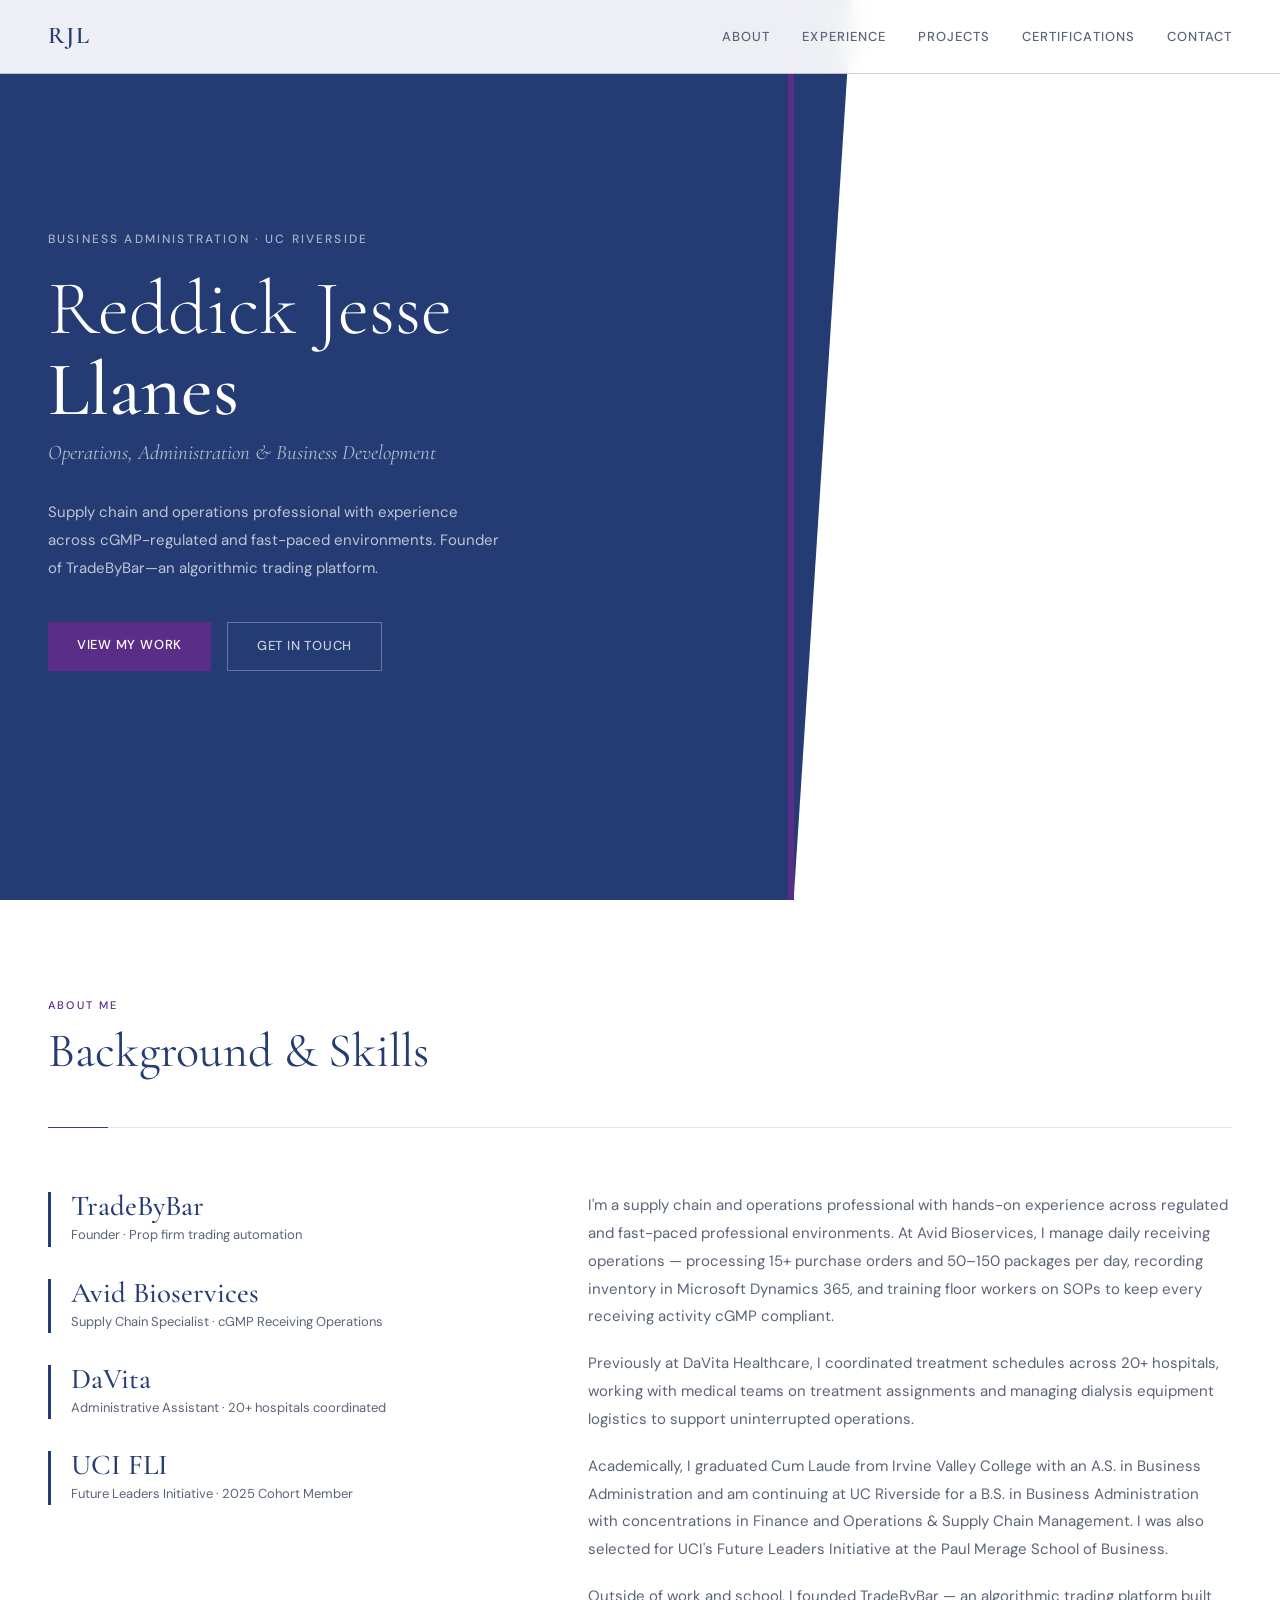
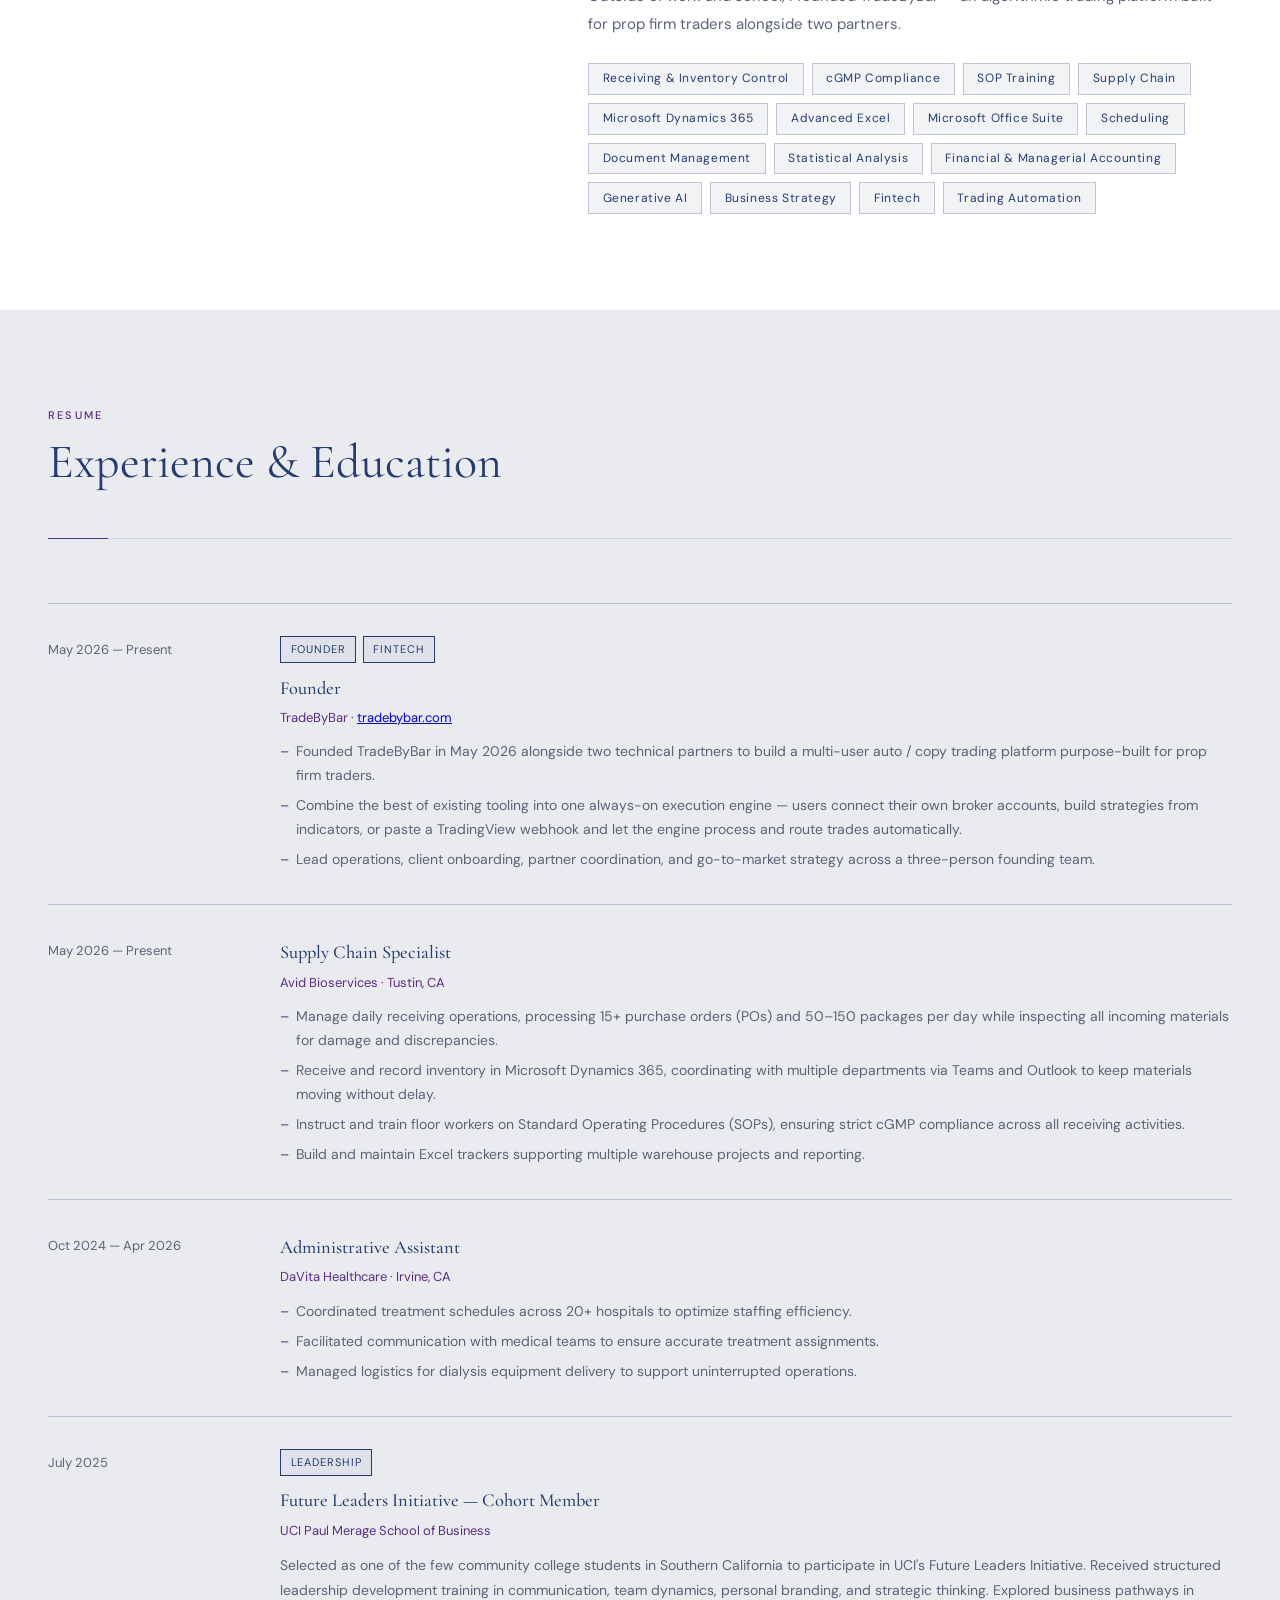
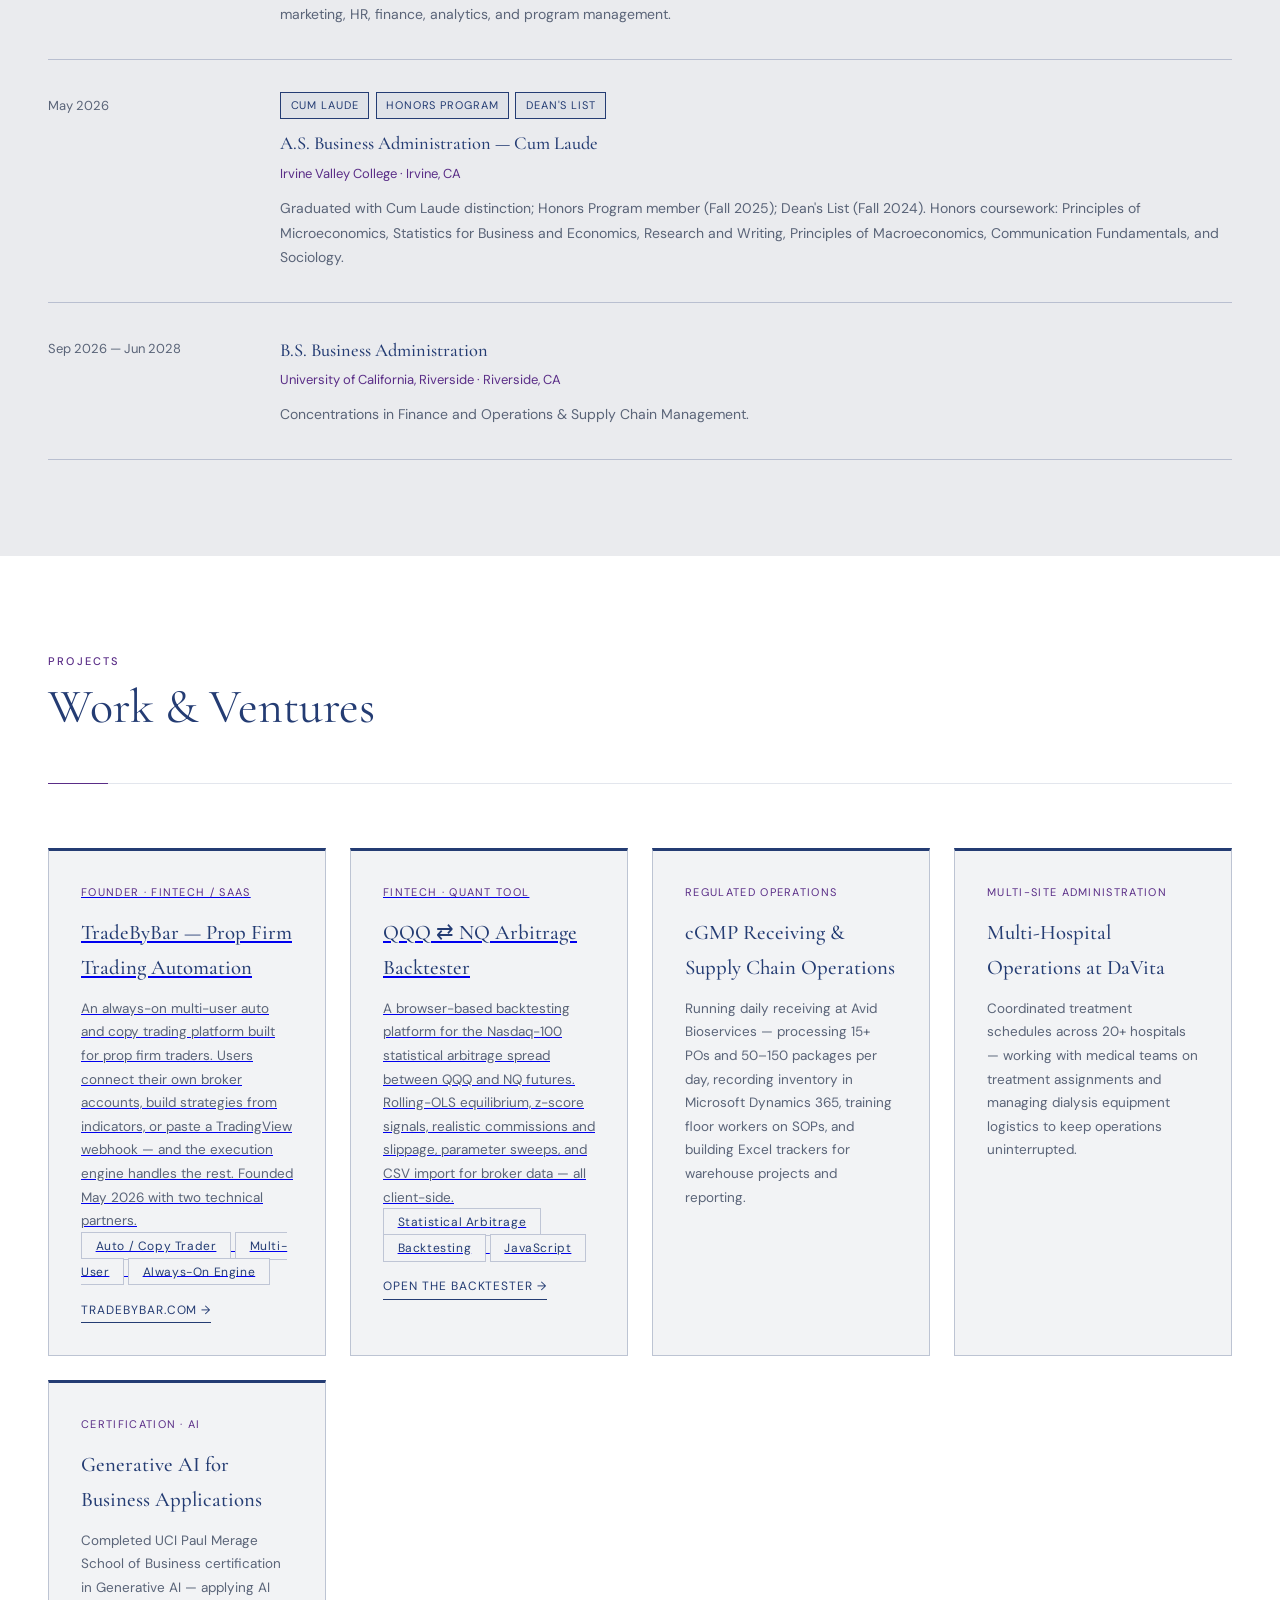
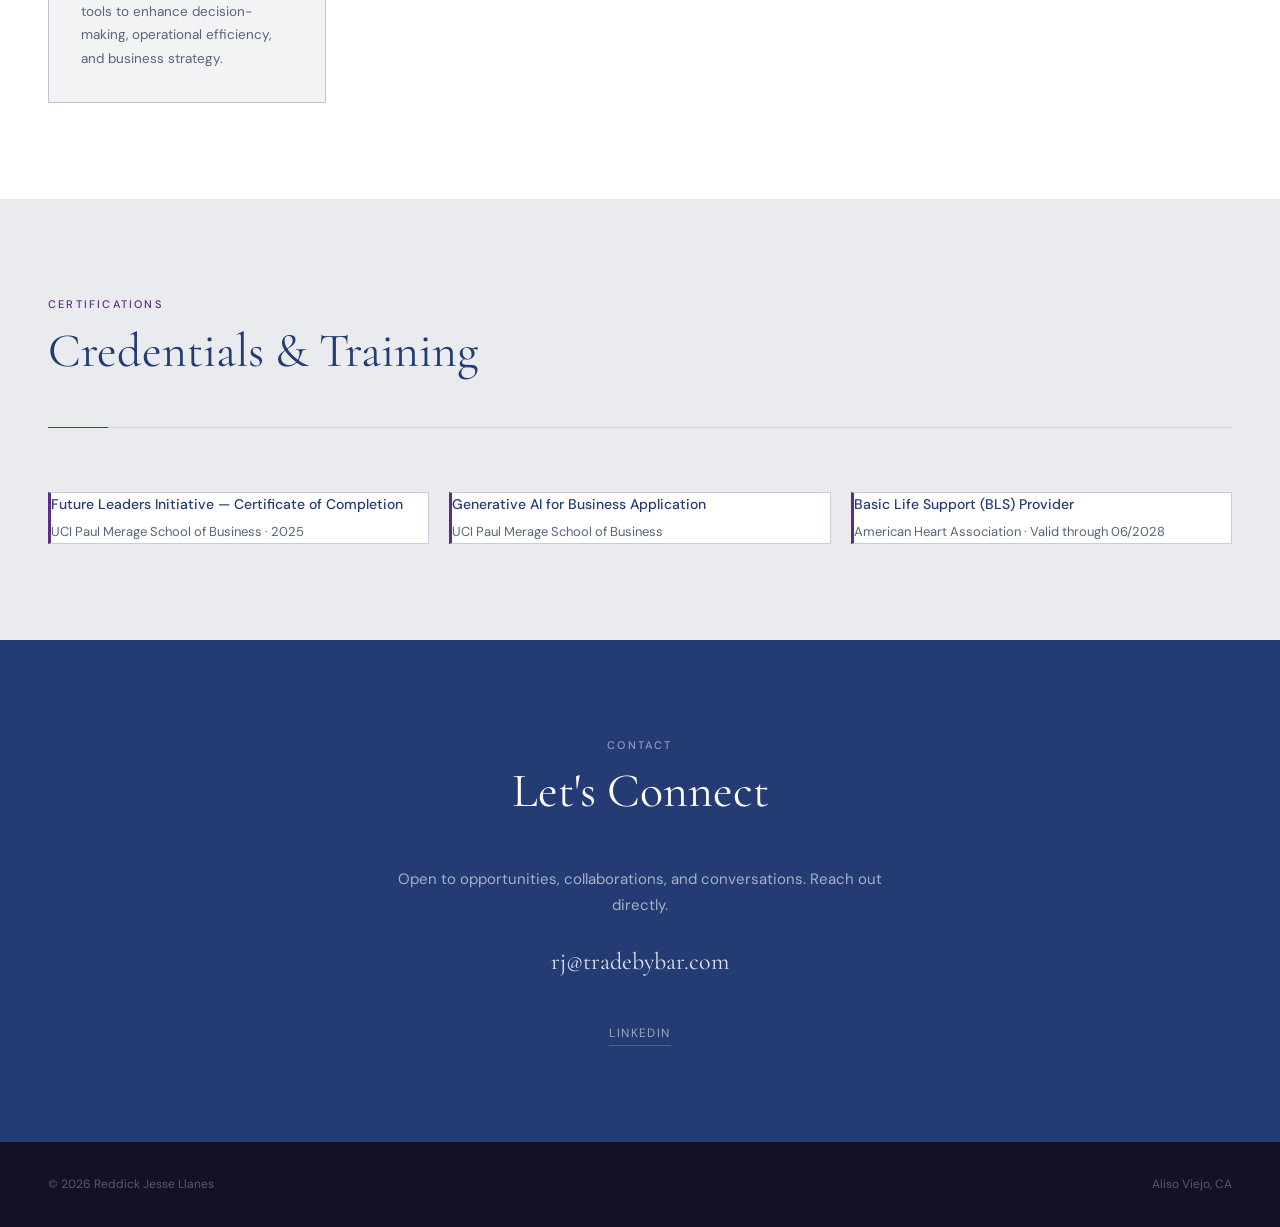
==== commit 95239e60: "Merge 573b36d7499a696d7c4aaefc9bd2c0e2dbba2c75 into 6c36ce0965e5bab410c7cbd634e0c58a2b08ac06" ====
--- a/index.html
+++ b/index.html
@@ -3,7 +3,7 @@
 <head>
 <meta charset="UTF-8">
 <meta name="viewport" content="width=device-width, initial-scale=1.0">
-<title>Reddick Jesse Llanes — Portfolio</title>
+<title>Reddick Jesse Llanes' Portfolio</title>
 <link href="https://fonts.googleapis.com/css2?family=Cormorant+Garamond:wght@300;400;500;600&family=DM+Sans:wght@300;400;500&display=swap" rel="stylesheet">
 <link rel="stylesheet" href="style.css">
 </head>
@@ -98,7 +98,7 @@
       <div>
         <span class="badge">Founder</span><span class="badge">Fintech</span>
         <p class="timeline-role">Founder</p>
-        <p class="timeline-org">TradeByBar · <a href="https://tradebybar.com/" target="_blank" rel="noopener" style="color:inherit;">tradebybar.com</a></p>
+        <p class="timeline-org">TradeByBar · <a href="https://tradebybar.com/" target="_blank" rel="noopener" class="timeline-link">tradebybar.com</a></p>
         <ul class="timeline-bullets">
           <li>Founded TradeByBar in May 2026 alongside two technical partners to build a multi-user auto / copy trading platform purpose-built for prop firm traders.</li>
           <li>Combine the best of existing tooling into one always-on execution engine — users connect their own broker accounts, build strategies from indicators, or paste a TradingView webhook and let the engine process and route trades automatically.</li>
@@ -171,21 +171,37 @@
   <h2 class="section-title">Work &amp; Ventures</h2>
   <div class="divider"></div>
   <div class="projects-grid">
+    <a href="https://tradebybar.com/" target="_blank" rel="noopener" class="project-card project-card--featured">
+      <p class="project-tag">Founder · Fintech / SaaS</p>
+      <p class="project-name">TradeByBar — Prop Firm Trading Automation</p>
+      <p class="project-desc">An always-on multi-user auto and copy trading platform built for prop firm traders. Users connect their own broker accounts, build strategies from indicators, or paste a TradingView webhook — and the execution engine handles the rest. Founded May 2026 with two technical partners.</p>
+      <div class="project-stack">
+        <span class="tag">Auto / Copy Trader</span>
+        <span class="tag">Multi-User</span>
+        <span class="tag">Always-On Engine</span>
+      </div>
+      <p class="project-link">tradebybar.com →</p>
+    </a>
+    <a href="qqq-mnq-arbitrage/" class="project-card">
+      <p class="project-tag">Fintech · Quant Tool</p>
+      <p class="project-name">QQQ ⇄ NQ Arbitrage Backtester</p>
+      <p class="project-desc">A browser-based backtesting platform for the Nasdaq-100 statistical arbitrage spread between QQQ and NQ futures. Rolling-OLS equilibrium, z-score signals, realistic commissions and slippage, parameter sweeps, and CSV import for broker data — all client-side.</p>
+      <div class="project-stack">
+        <span class="tag">Statistical Arbitrage</span>
+        <span class="tag">Backtesting</span>
+        <span class="tag">JavaScript</span>
+      </div>
+      <p class="project-link">Open the backtester →</p>
+    </a>
     <div class="project-card">
-      <p class="project-tag">Software · Algorithmic Trading</p>
-      <p class="project-name">TradeByBar — Auto Trading &amp; Prop-Firm-Safe Automation</p>
-      <p class="project-desc">A software vendor — not a trading advisor — that lets traders define their own strategies and risk. The engine backtests those strategies and runs them on a live-data paper account around the clock, on a server that never sleeps, so an edge can be proven before any money is on the line. Live broker execution is on the way; when it arrives, copy-trading will work only between accounts the user owns. TradeByBar never accepts credentials to trade on anyone else's behalf, keeping it clear of CTA/NFA registration and users inside their prop firm's terms of service.</p>
-      <a href="https://tradebybar.com/" class="project-link" target="_blank" rel="noopener">tradebybar.com →</a>
+      <p class="project-tag">Regulated Operations</p>
+      <p class="project-name">cGMP Receiving &amp; Supply Chain Operations</p>
+      <p class="project-desc">Running daily receiving at Avid Bioservices — processing 15+ POs and 50–150 packages per day, recording inventory in Microsoft Dynamics 365, training floor workers on SOPs, and building Excel trackers for warehouse projects and reporting.</p>
     </div>
     <div class="project-card">
-      <p class="project-tag">cGMP · Supply Chain</p>
-      <p class="project-name">cGMP Receiving Operations at Avid Bioservices</p>
-      <p class="project-desc">Managing daily receiving operations — processing 15+ purchase orders and 50–150 packages per day, recording inventory in Microsoft Dynamics 365, and training floor workers on SOPs to keep every receiving activity cGMP compliant.</p>
-    </div>
-    <div class="project-card">
-      <p class="project-tag">Healthcare Administration</p>
-      <p class="project-name">Multi-Hospital Coordination at DaVita</p>
-      <p class="project-desc">Coordinated treatment schedules across 20+ hospitals — working with medical teams on treatment assignments and managing dialysis equipment logistics to support uninterrupted operations.</p>
+      <p class="project-tag">Multi-Site Administration</p>
+      <p class="project-name">Multi-Hospital Operations at DaVita</p>
+      <p class="project-desc">Coordinated treatment schedules across 20+ hospitals — working with medical teams on treatment assignments and managing dialysis equipment logistics to keep operations uninterrupted.</p>
     </div>
     <div class="project-card">
       <p class="project-tag">Certification · AI</p>
@@ -201,31 +217,16 @@
   <div class="divider"></div>
   <div class="certs-grid">
     <div class="cert-card">
-      <a class="cert-thumb" href="images/certifications/future-leaders-initiative.jpeg" target="_blank" rel="noopener">
-        <img src="images/certifications/future-leaders-initiative.jpeg" alt="Future Leaders Initiative certificate of completion from the UCI Paul Merage School of Business" loading="lazy">
-      </a>
-      <div class="cert-body">
-        <p class="cert-name">Future Leaders Initiative — Certificate of Completion</p>
-        <p class="cert-issuer">UCI Paul Merage School of Business · 2025</p>
-      </div>
+      <p class="cert-name">Future Leaders Initiative — Certificate of Completion</p>
+      <p class="cert-issuer">UCI Paul Merage School of Business · 2025</p>
     </div>
     <div class="cert-card">
-      <a class="cert-thumb" href="images/certifications/generative-ai-business.jpeg" target="_blank" rel="noopener">
-        <img src="images/certifications/generative-ai-business.jpeg" alt="Generative AI for Business Application certificate from the UCI Paul Merage School of Business" loading="lazy">
-      </a>
-      <div class="cert-body">
-        <p class="cert-name">Generative AI for Business Application</p>
-        <p class="cert-issuer">UCI Paul Merage School of Business</p>
-      </div>
+      <p class="cert-name">Generative AI for Business Application</p>
+      <p class="cert-issuer">UCI Paul Merage School of Business</p>
     </div>
     <div class="cert-card">
-      <a class="cert-thumb" href="images/certifications/bls-provider.jpeg" target="_blank" rel="noopener">
-        <img src="images/certifications/bls-provider.jpeg" alt="Basic Life Support (BLS) Provider card from the American Heart Association" loading="lazy">
-      </a>
-      <div class="cert-body">
-        <p class="cert-name">BLS Provider</p>
-        <p class="cert-issuer">American Heart Association · Valid through June 2028</p>
-      </div>
+      <p class="cert-name">Basic Life Support (BLS) Provider</p>
+      <p class="cert-issuer">American Heart Association · Valid through 06/2028</p>
     </div>
   </div>
 </section>
@@ -235,7 +236,7 @@
     <p class="section-label">Contact</p>
     <h2 class="section-title">Let's Connect</h2>
     <p style="font-size:15px; margin-bottom:0;">Open to opportunities, collaborations, and conversations. Reach out directly.</p>
-    <a href="mailto:imrjllanes@gmail.com" class="contact-email">imrjllanes@gmail.com</a>
+    <a href="mailto:rj@tradebybar.com" class="contact-email">rj@tradebybar.com</a>
     <div class="social-row">
       <a href="https://www.linkedin.com/in/reddick-jesse-llanes-1581a62a0" class="social-link" target="_blank">LinkedIn</a>
     </div>
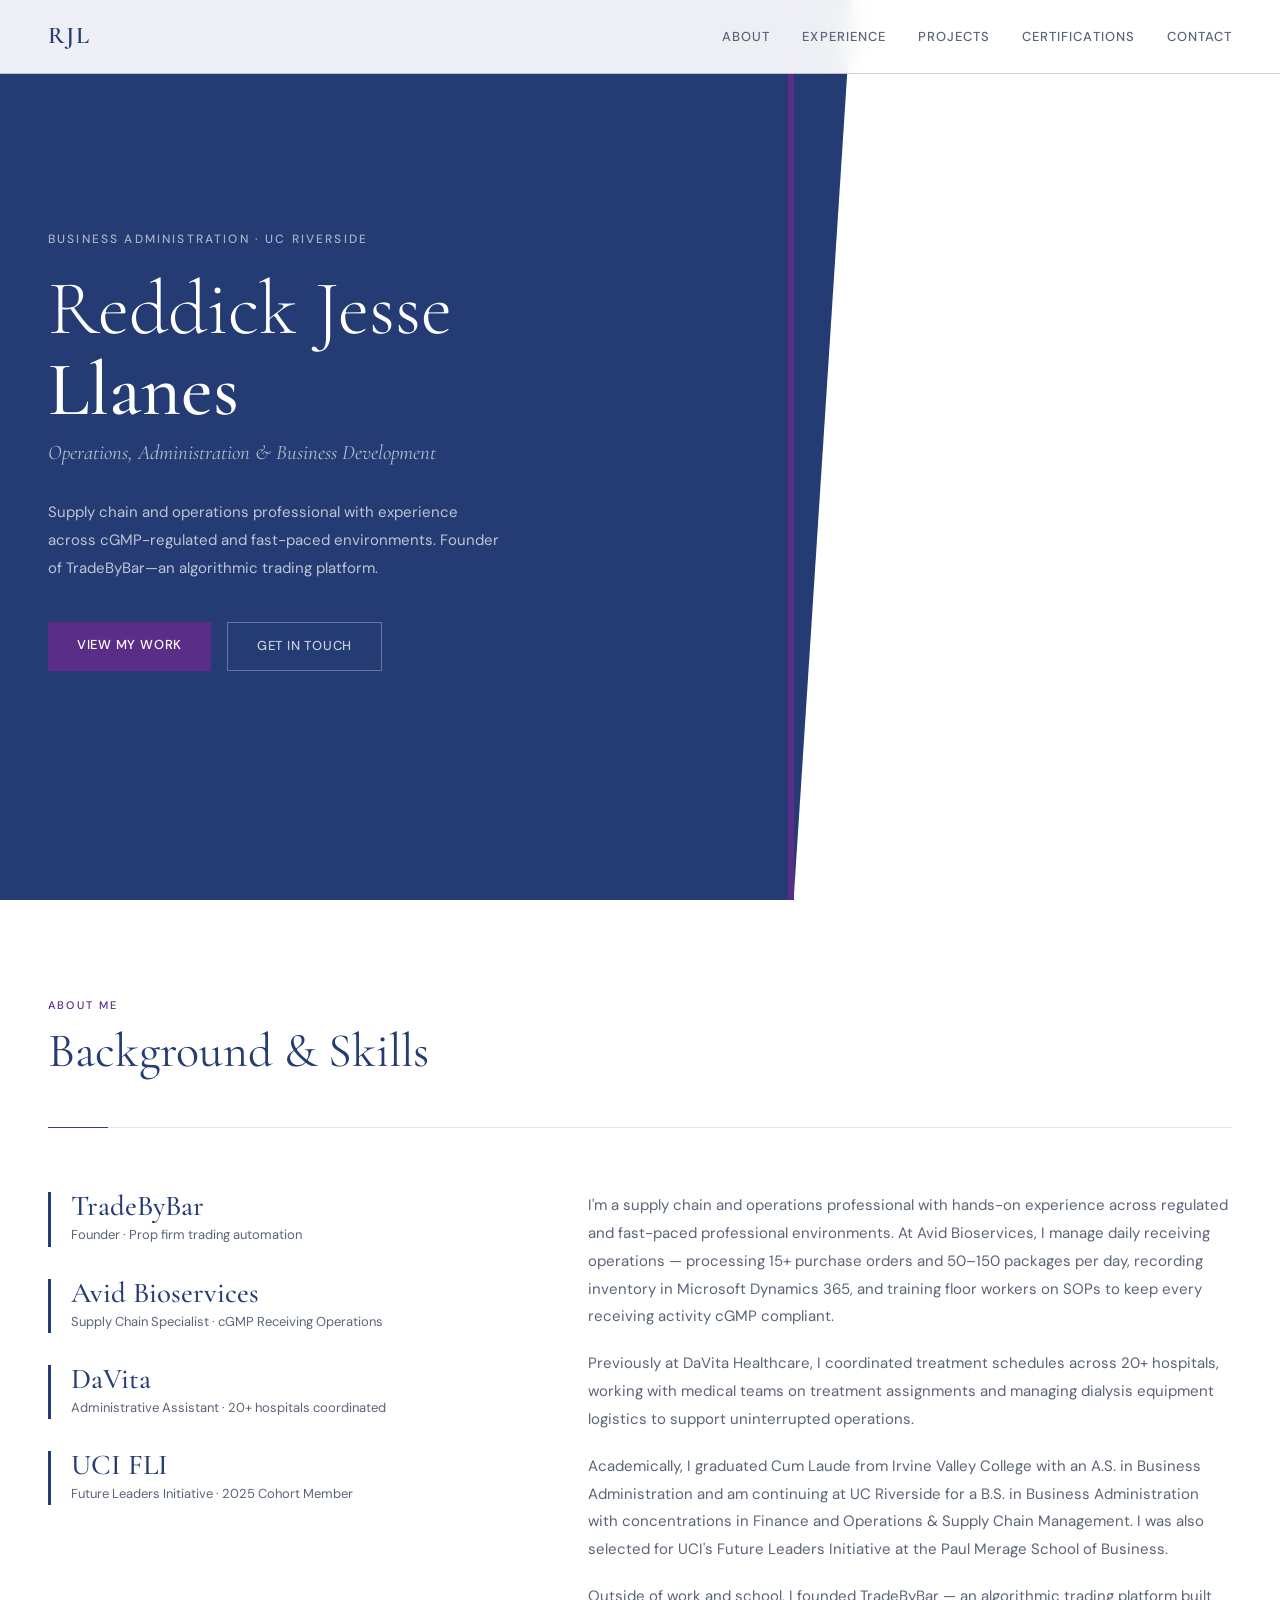
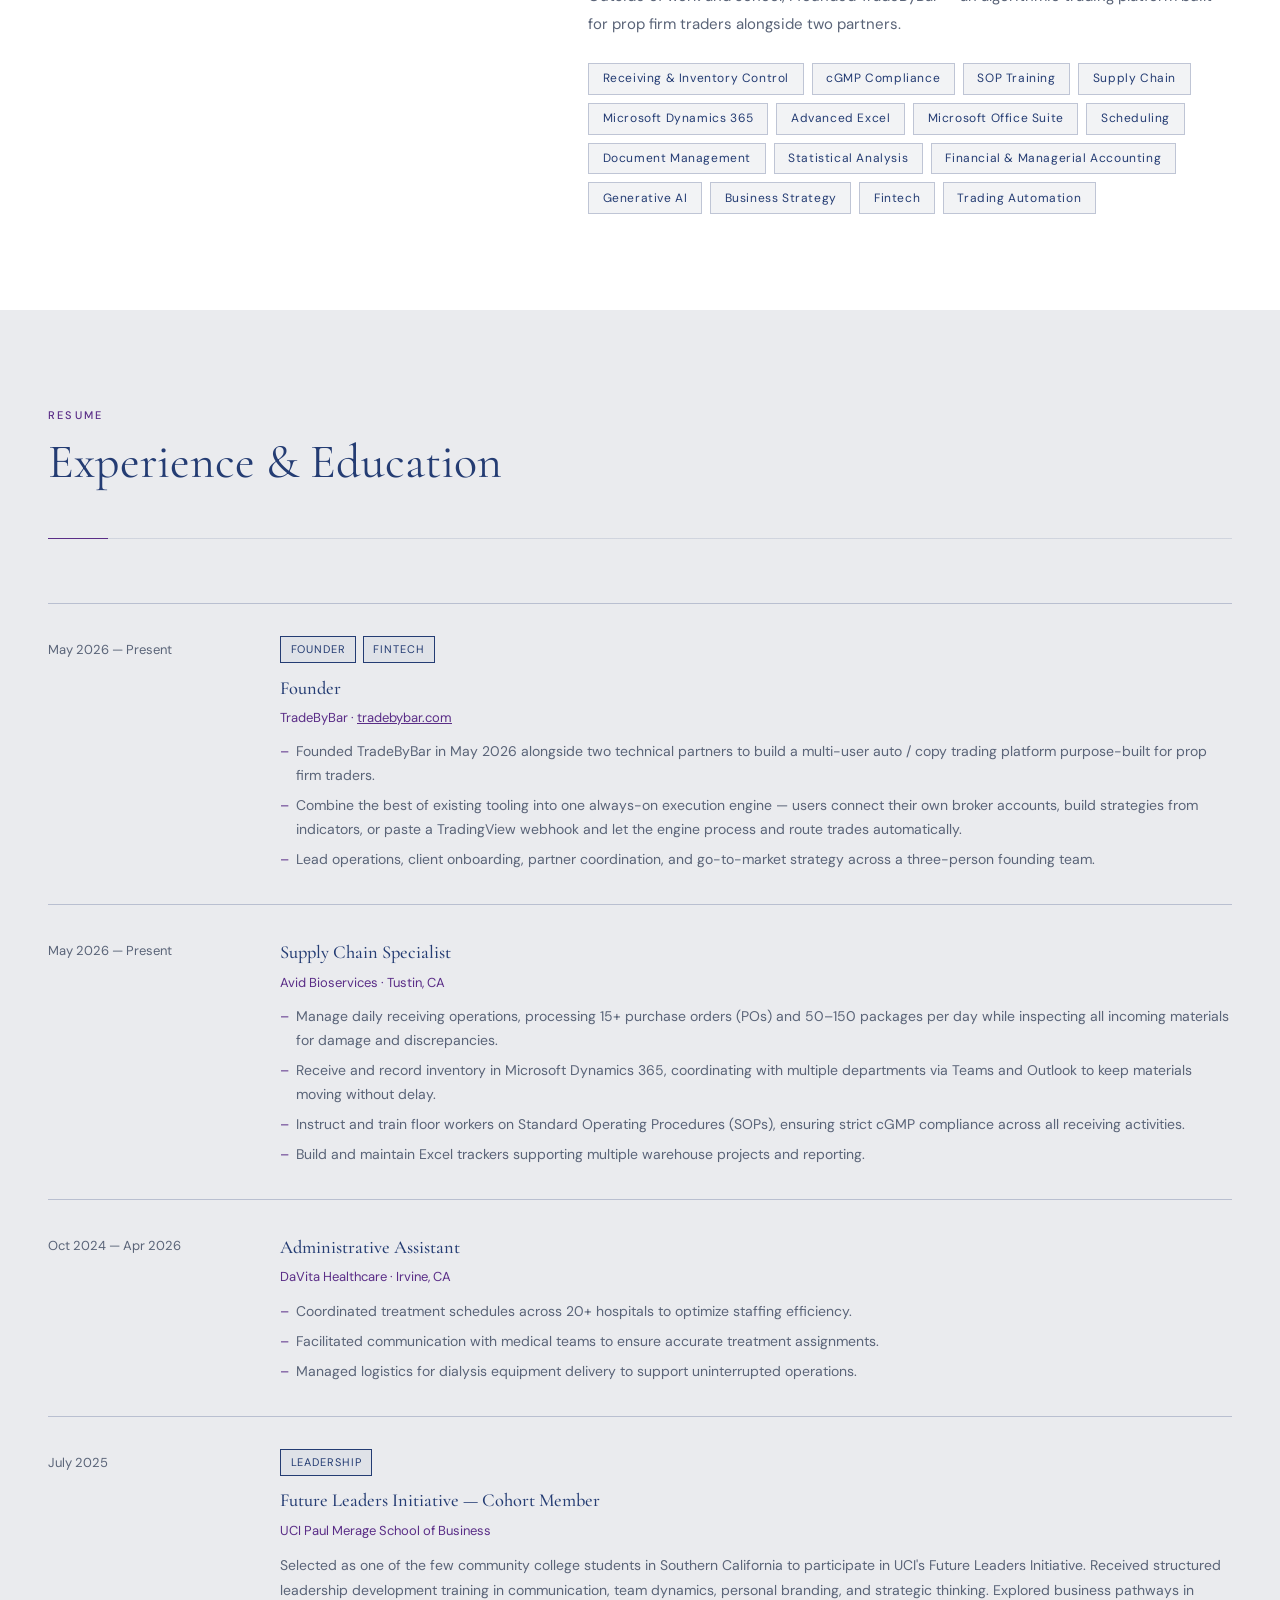
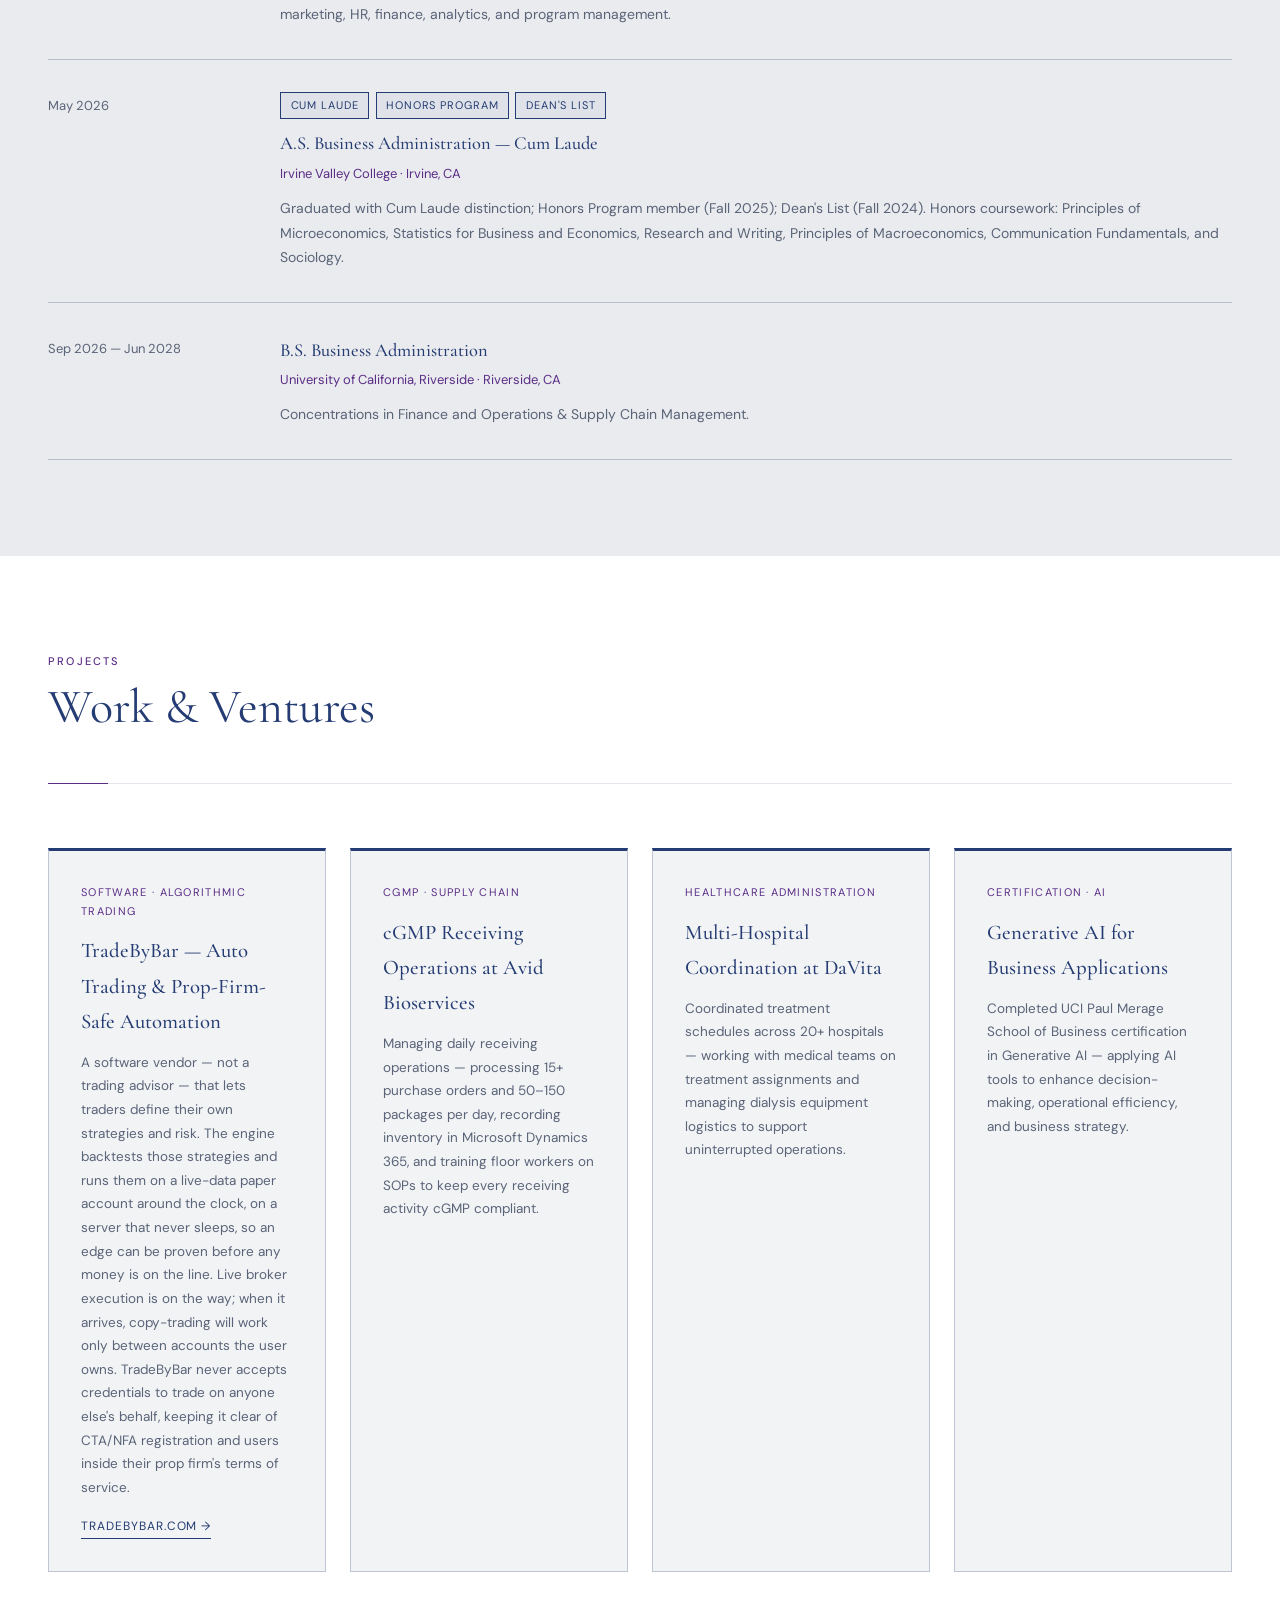
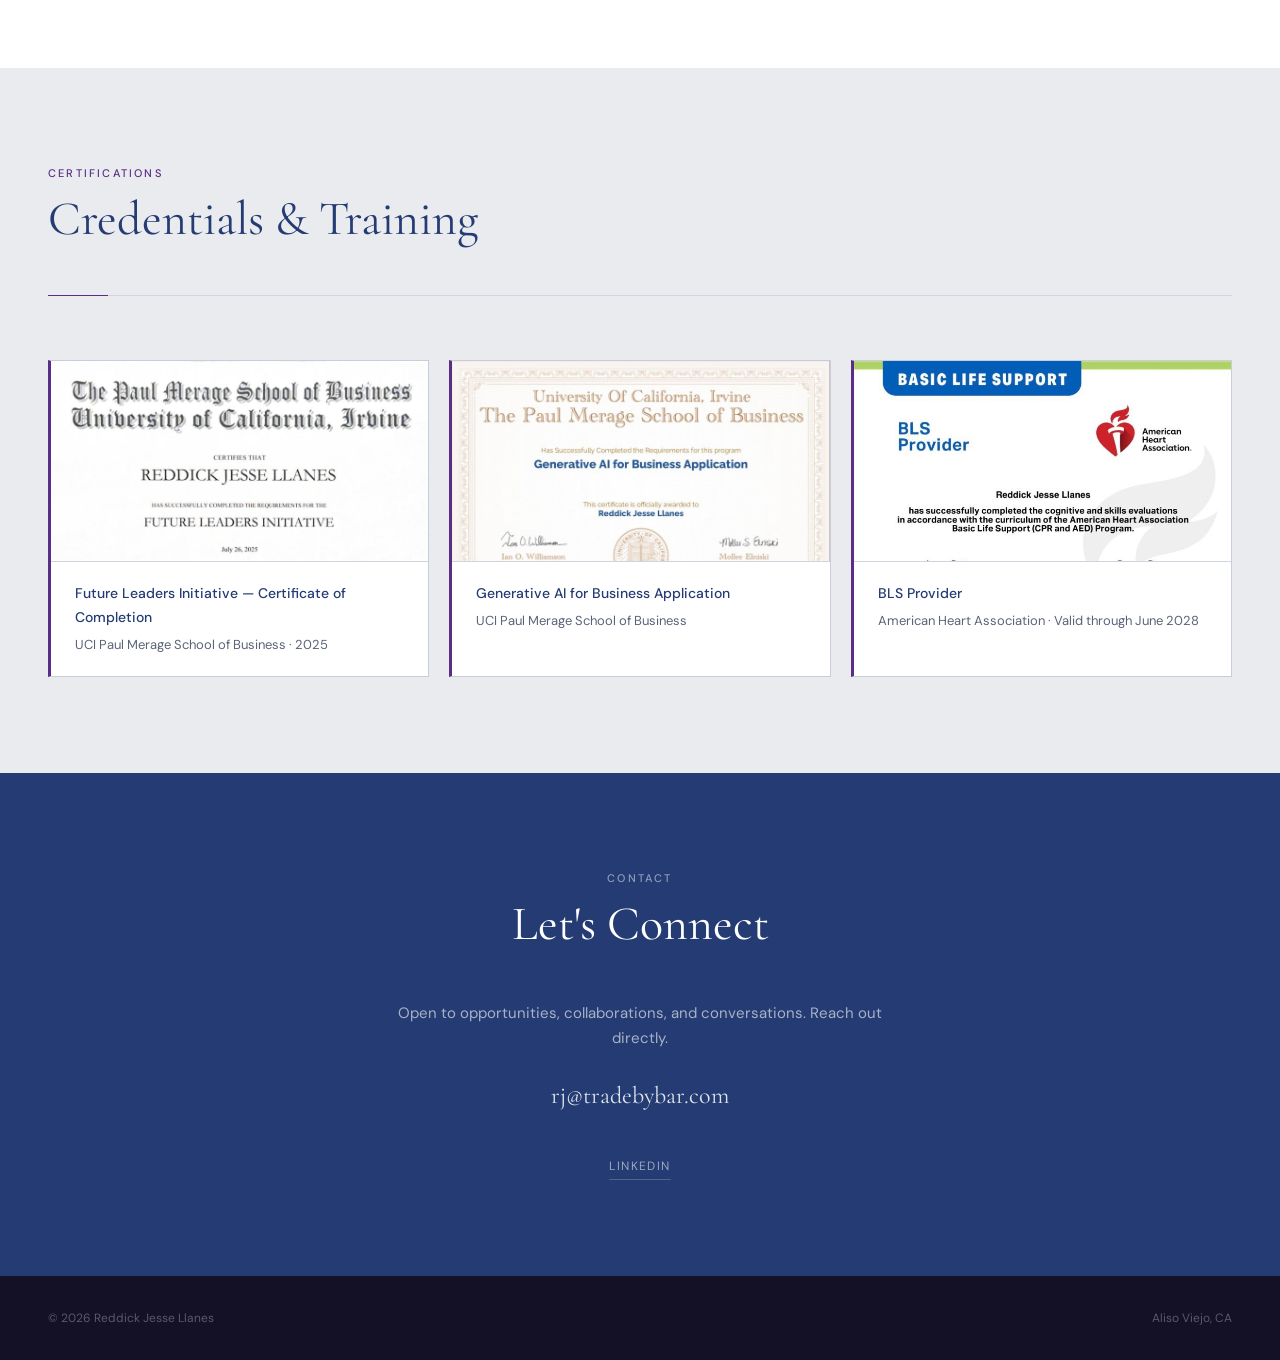
==== commit c16b15f7: "Update email contact to rj@tradebybar.com (6acea34f766668547ce9d13c)" ====
--- a/index.html
+++ b/index.html
@@ -3,7 +3,7 @@
 <head>
 <meta charset="UTF-8">
 <meta name="viewport" content="width=device-width, initial-scale=1.0">
-<title>Reddick Jesse Llanes' Portfolio</title>
+<title>Reddick Jesse Llanes — Portfolio</title>
 <link href="https://fonts.googleapis.com/css2?family=Cormorant+Garamond:wght@300;400;500;600&family=DM+Sans:wght@300;400;500&display=swap" rel="stylesheet">
 <link rel="stylesheet" href="style.css">
 </head>
@@ -98,7 +98,7 @@
       <div>
         <span class="badge">Founder</span><span class="badge">Fintech</span>
         <p class="timeline-role">Founder</p>
-        <p class="timeline-org">TradeByBar · <a href="https://tradebybar.com/" target="_blank" rel="noopener" class="timeline-link">tradebybar.com</a></p>
+        <p class="timeline-org">TradeByBar · <a href="https://tradebybar.com/" target="_blank" rel="noopener" style="color:inherit;">tradebybar.com</a></p>
         <ul class="timeline-bullets">
           <li>Founded TradeByBar in May 2026 alongside two technical partners to build a multi-user auto / copy trading platform purpose-built for prop firm traders.</li>
           <li>Combine the best of existing tooling into one always-on execution engine — users connect their own broker accounts, build strategies from indicators, or paste a TradingView webhook and let the engine process and route trades automatically.</li>
@@ -171,37 +171,21 @@
   <h2 class="section-title">Work &amp; Ventures</h2>
   <div class="divider"></div>
   <div class="projects-grid">
-    <a href="https://tradebybar.com/" target="_blank" rel="noopener" class="project-card project-card--featured">
-      <p class="project-tag">Founder · Fintech / SaaS</p>
-      <p class="project-name">TradeByBar — Prop Firm Trading Automation</p>
-      <p class="project-desc">An always-on multi-user auto and copy trading platform built for prop firm traders. Users connect their own broker accounts, build strategies from indicators, or paste a TradingView webhook — and the execution engine handles the rest. Founded May 2026 with two technical partners.</p>
-      <div class="project-stack">
-        <span class="tag">Auto / Copy Trader</span>
-        <span class="tag">Multi-User</span>
-        <span class="tag">Always-On Engine</span>
-      </div>
-      <p class="project-link">tradebybar.com →</p>
-    </a>
-    <a href="qqq-mnq-arbitrage/" class="project-card">
-      <p class="project-tag">Fintech · Quant Tool</p>
-      <p class="project-name">QQQ ⇄ NQ Arbitrage Backtester</p>
-      <p class="project-desc">A browser-based backtesting platform for the Nasdaq-100 statistical arbitrage spread between QQQ and NQ futures. Rolling-OLS equilibrium, z-score signals, realistic commissions and slippage, parameter sweeps, and CSV import for broker data — all client-side.</p>
-      <div class="project-stack">
-        <span class="tag">Statistical Arbitrage</span>
-        <span class="tag">Backtesting</span>
-        <span class="tag">JavaScript</span>
-      </div>
-      <p class="project-link">Open the backtester →</p>
-    </a>
-    <div class="project-card">
-      <p class="project-tag">Regulated Operations</p>
-      <p class="project-name">cGMP Receiving &amp; Supply Chain Operations</p>
-      <p class="project-desc">Running daily receiving at Avid Bioservices — processing 15+ POs and 50–150 packages per day, recording inventory in Microsoft Dynamics 365, training floor workers on SOPs, and building Excel trackers for warehouse projects and reporting.</p>
-    </div>
-    <div class="project-card">
-      <p class="project-tag">Multi-Site Administration</p>
-      <p class="project-name">Multi-Hospital Operations at DaVita</p>
-      <p class="project-desc">Coordinated treatment schedules across 20+ hospitals — working with medical teams on treatment assignments and managing dialysis equipment logistics to keep operations uninterrupted.</p>
+    <div class="project-card">
+      <p class="project-tag">Software · Algorithmic Trading</p>
+      <p class="project-name">TradeByBar — Auto Trading &amp; Prop-Firm-Safe Automation</p>
+      <p class="project-desc">A software vendor — not a trading advisor — that lets traders define their own strategies and risk. The engine backtests those strategies and runs them on a live-data paper account around the clock, on a server that never sleeps, so an edge can be proven before any money is on the line. Live broker execution is on the way; when it arrives, copy-trading will work only between accounts the user owns. TradeByBar never accepts credentials to trade on anyone else's behalf, keeping it clear of CTA/NFA registration and users inside their prop firm's terms of service.</p>
+      <a href="https://tradebybar.com/" class="project-link" target="_blank" rel="noopener">tradebybar.com →</a>
+    </div>
+    <div class="project-card">
+      <p class="project-tag">cGMP · Supply Chain</p>
+      <p class="project-name">cGMP Receiving Operations at Avid Bioservices</p>
+      <p class="project-desc">Managing daily receiving operations — processing 15+ purchase orders and 50–150 packages per day, recording inventory in Microsoft Dynamics 365, and training floor workers on SOPs to keep every receiving activity cGMP compliant.</p>
+    </div>
+    <div class="project-card">
+      <p class="project-tag">Healthcare Administration</p>
+      <p class="project-name">Multi-Hospital Coordination at DaVita</p>
+      <p class="project-desc">Coordinated treatment schedules across 20+ hospitals — working with medical teams on treatment assignments and managing dialysis equipment logistics to support uninterrupted operations.</p>
     </div>
     <div class="project-card">
       <p class="project-tag">Certification · AI</p>
@@ -217,16 +201,31 @@
   <div class="divider"></div>
   <div class="certs-grid">
     <div class="cert-card">
-      <p class="cert-name">Future Leaders Initiative — Certificate of Completion</p>
-      <p class="cert-issuer">UCI Paul Merage School of Business · 2025</p>
+      <a class="cert-thumb" href="images/certifications/future-leaders-initiative.jpeg" target="_blank" rel="noopener">
+        <img src="images/certifications/future-leaders-initiative.jpeg" alt="Future Leaders Initiative certificate of completion from the UCI Paul Merage School of Business" loading="lazy">
+      </a>
+      <div class="cert-body">
+        <p class="cert-name">Future Leaders Initiative — Certificate of Completion</p>
+        <p class="cert-issuer">UCI Paul Merage School of Business · 2025</p>
+      </div>
     </div>
     <div class="cert-card">
-      <p class="cert-name">Generative AI for Business Application</p>
-      <p class="cert-issuer">UCI Paul Merage School of Business</p>
+      <a class="cert-thumb" href="images/certifications/generative-ai-business.jpeg" target="_blank" rel="noopener">
+        <img src="images/certifications/generative-ai-business.jpeg" alt="Generative AI for Business Application certificate from the UCI Paul Merage School of Business" loading="lazy">
+      </a>
+      <div class="cert-body">
+        <p class="cert-name">Generative AI for Business Application</p>
+        <p class="cert-issuer">UCI Paul Merage School of Business</p>
+      </div>
     </div>
     <div class="cert-card">
-      <p class="cert-name">Basic Life Support (BLS) Provider</p>
-      <p class="cert-issuer">American Heart Association · Valid through 06/2028</p>
+      <a class="cert-thumb" href="images/certifications/bls-provider.jpeg" target="_blank" rel="noopener">
+        <img src="images/certifications/bls-provider.jpeg" alt="Basic Life Support (BLS) Provider card from the American Heart Association" loading="lazy">
+      </a>
+      <div class="cert-body">
+        <p class="cert-name">BLS Provider</p>
+        <p class="cert-issuer">American Heart Association · Valid through June 2028</p>
+      </div>
     </div>
   </div>
 </section>
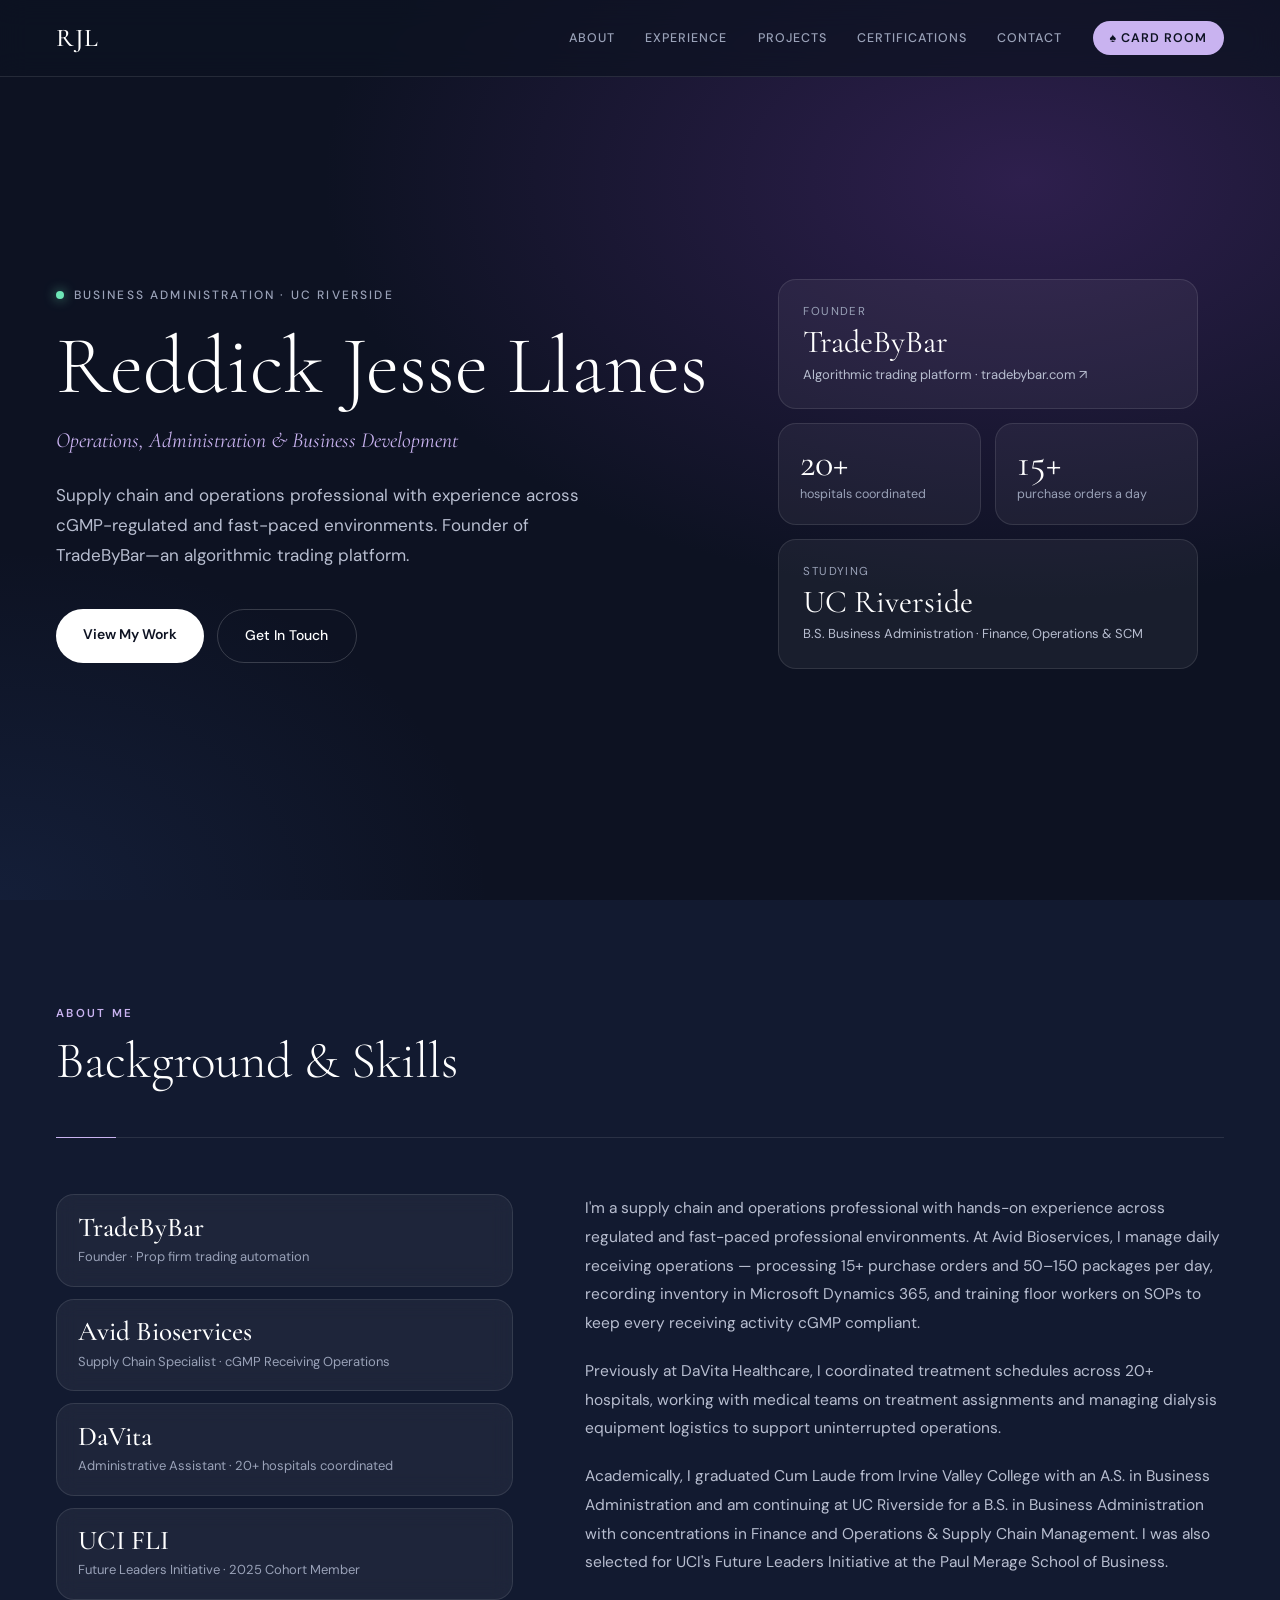
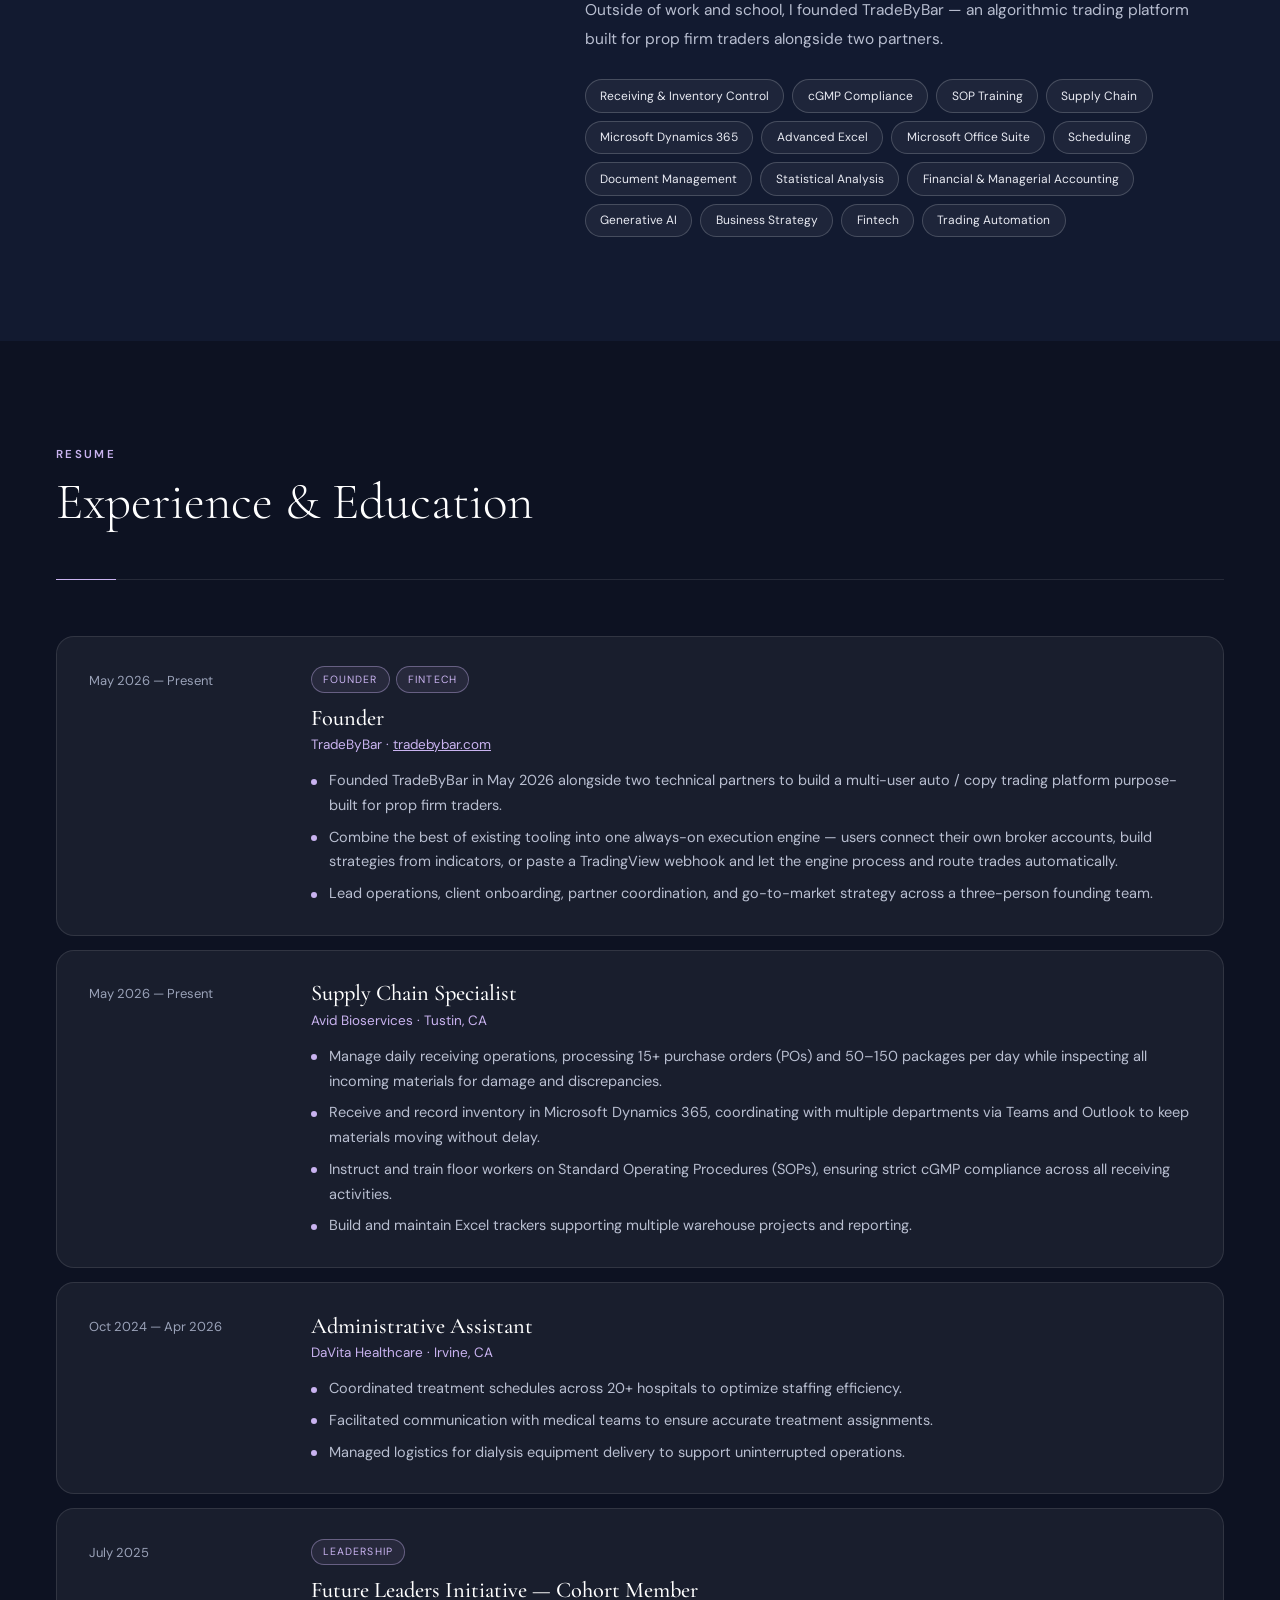
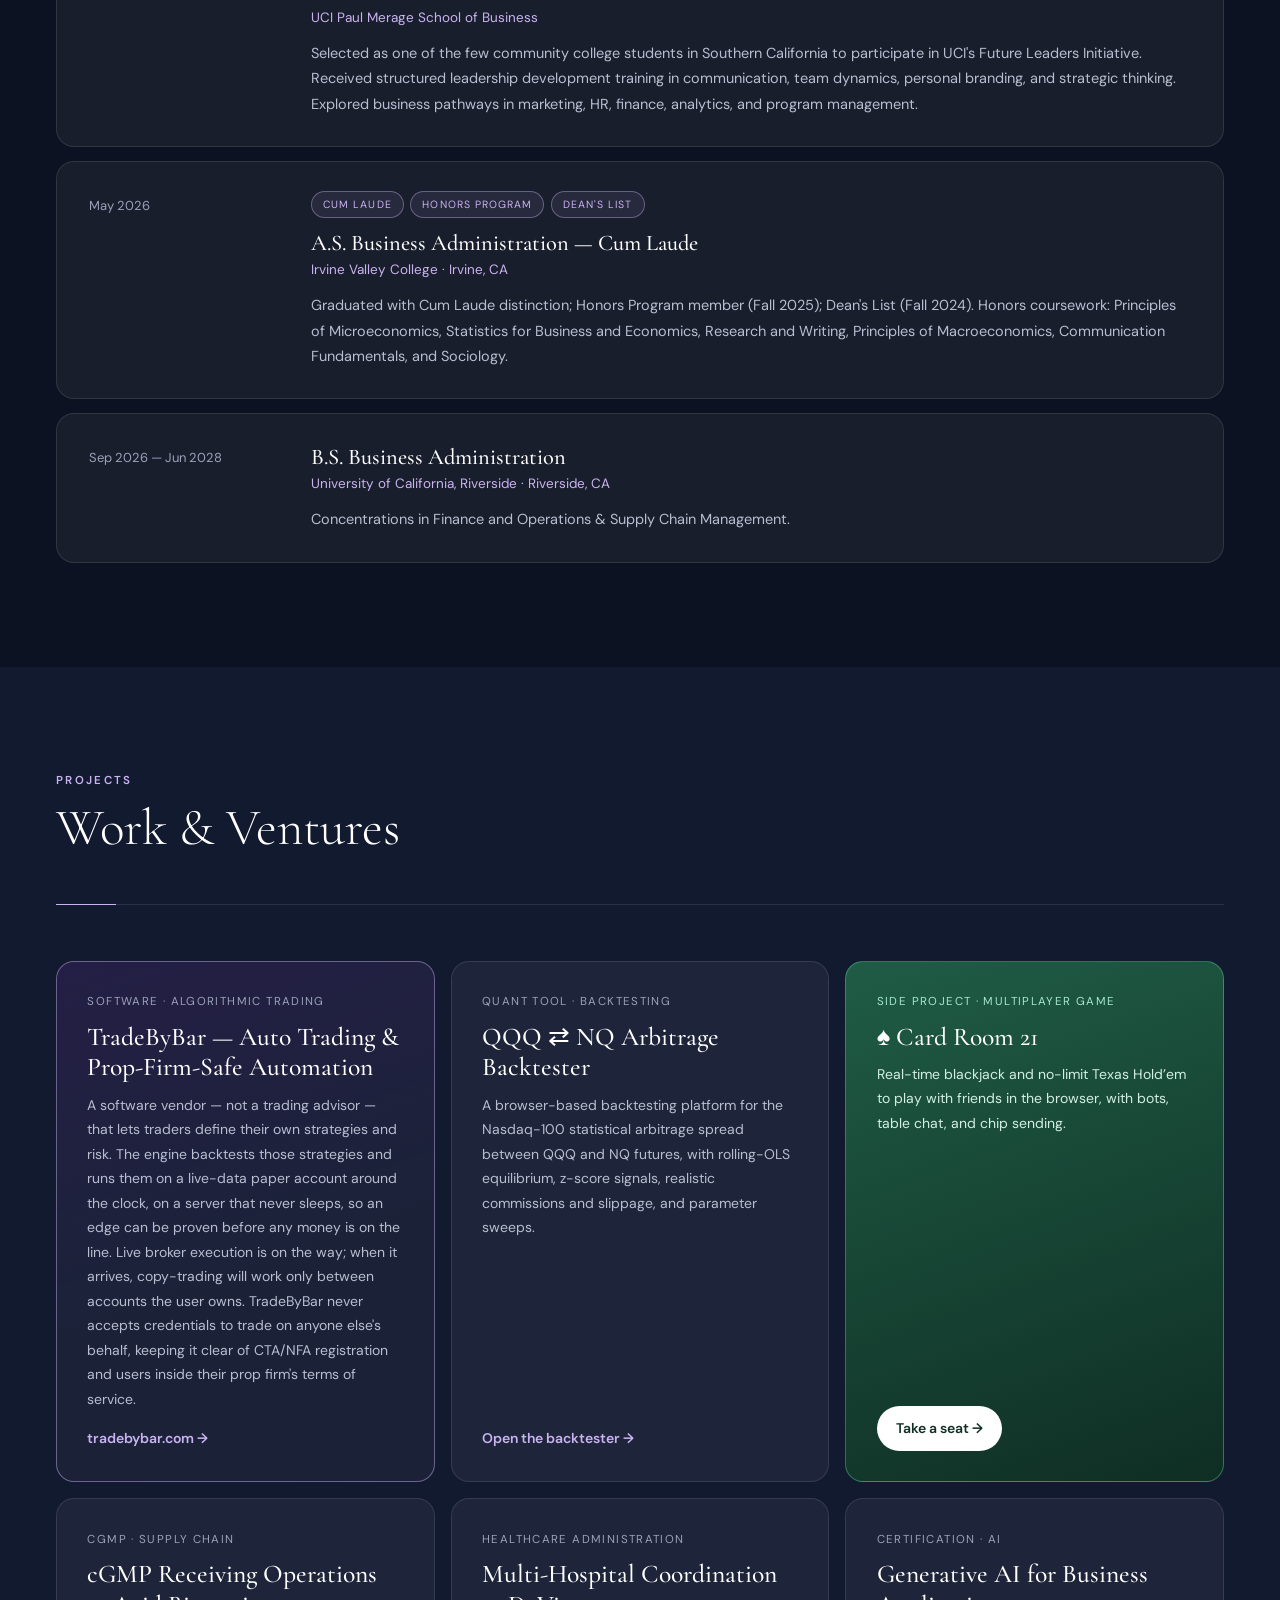
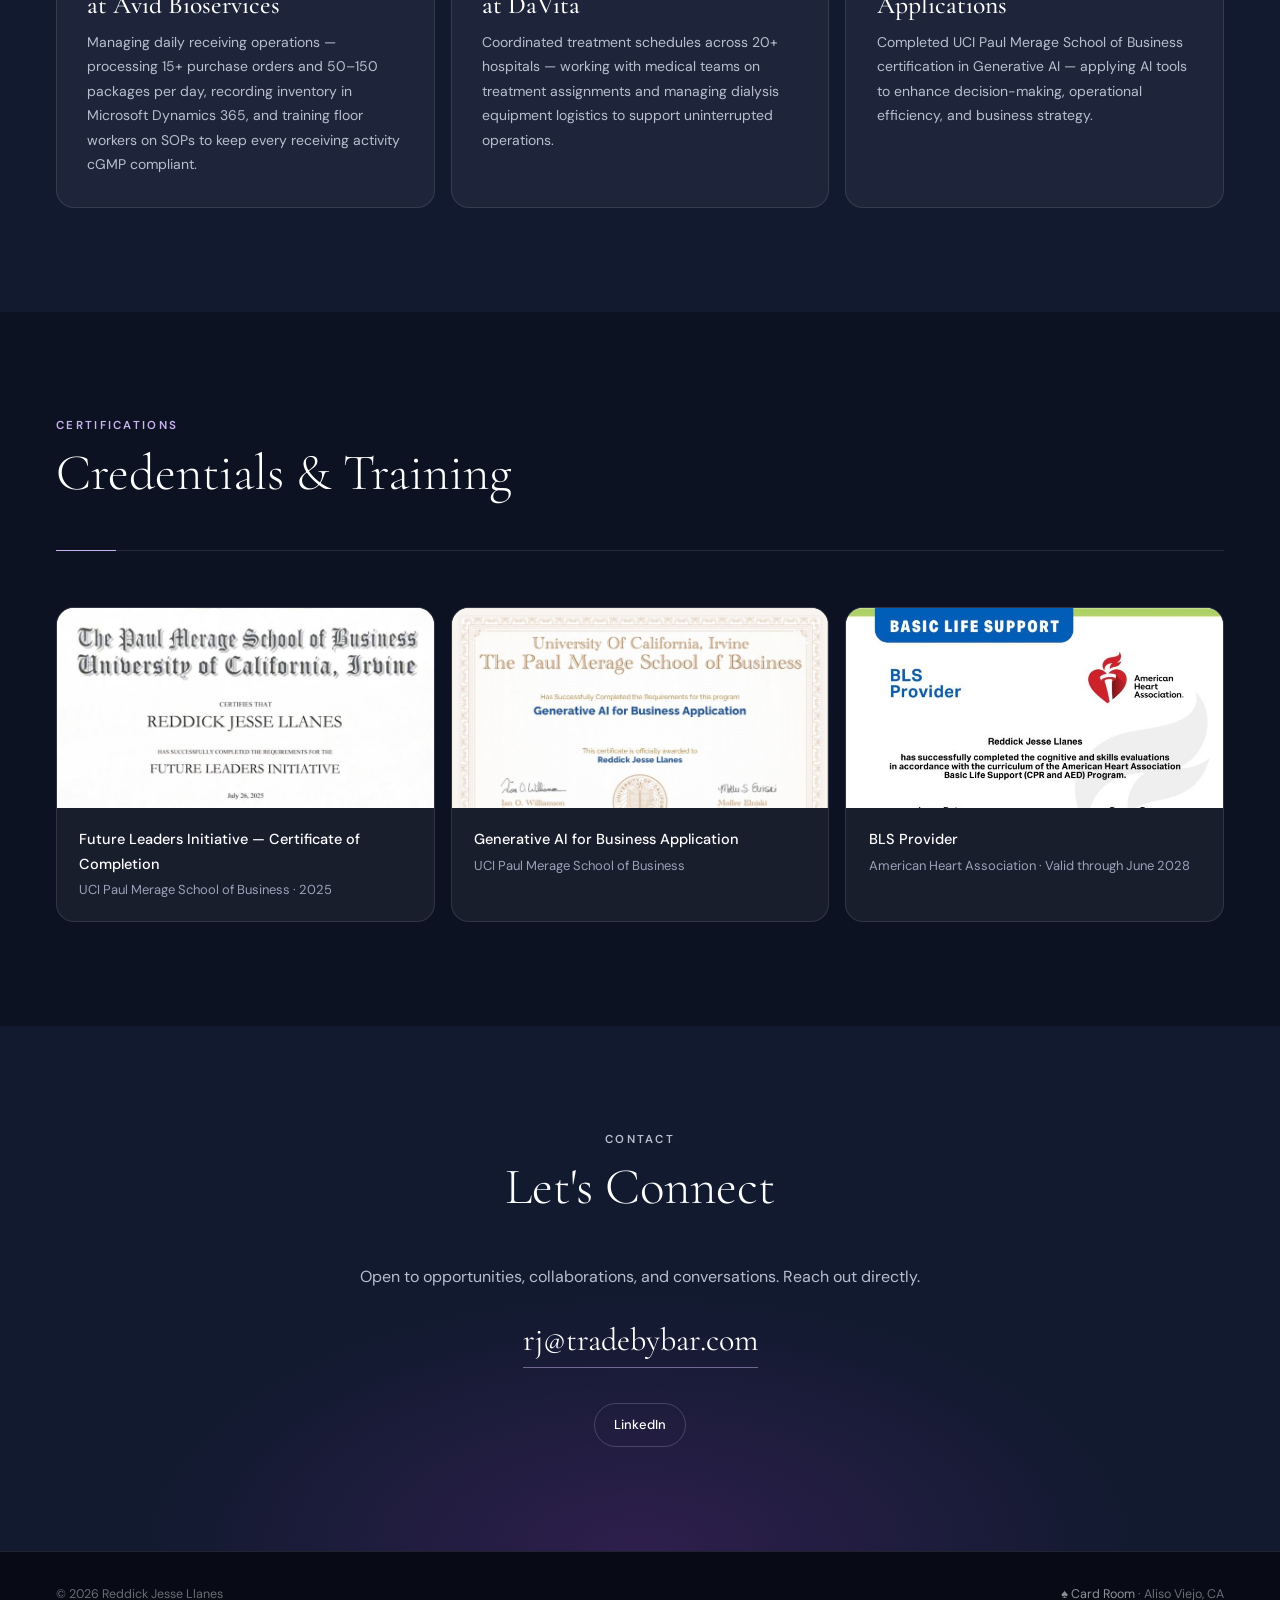
==== commit 888581f8: "Redesign portfolio (dark theme) and add Card Room links" ====
--- a/index.html
+++ b/index.html
@@ -10,7 +10,7 @@
 <body>
 
 <nav>
-  <div class="nav-logo">RJL</div>
+  <a href="#home" class="nav-logo">RJL</a>
   <button class="nav-hamburger" aria-label="Toggle menu" aria-expanded="false">
     <span></span><span></span><span></span>
   </button>
@@ -20,15 +20,14 @@
     <li><a href="#projects">Projects</a></li>
     <li><a href="#certifications">Certifications</a></li>
     <li><a href="#contact">Contact</a></li>
+    <li><a href="/cards" class="nav-play">♠ Card Room</a></li>
   </ul>
 </nav>
 
 <section class="hero" id="home">
-  <div class="hero-stripe"></div>
-  <div class="hero-stripe-accent"></div>
   <div class="hero-content">
-    <p class="hero-eyebrow">Business Administration · UC Riverside</p>
-    <h1 class="hero-name">Reddick Jesse<br><span>Llanes</span></h1>
+    <p class="hero-eyebrow"><span class="dot"></span>Business Administration · UC Riverside</p>
+    <h1 class="hero-name">Reddick Jesse Llanes</h1>
     <p class="hero-title">Operations, Administration &amp; Business Development</p>
     <p class="hero-desc">Supply chain and operations professional with experience across cGMP-regulated and fast-paced environments. Founder of TradeByBar—an algorithmic trading platform.</p>
     <div class="hero-cta">
@@ -36,6 +35,22 @@
       <a href="#contact" class="btn-outline">Get In Touch</a>
     </div>
   </div>
+  <div class="hero-side">
+    <a href="https://tradebybar.com/" target="_blank" rel="noopener" class="glass hero-card">
+      <span class="hero-card-label">Founder</span>
+      <span class="hero-card-big">TradeByBar</span>
+      <span class="hero-card-sub">Algorithmic trading platform · tradebybar.com ↗</span>
+    </a>
+    <div class="hero-stats">
+      <div class="glass hero-stat"><span class="hero-stat-num">20+</span><span class="hero-stat-label">hospitals coordinated</span></div>
+      <div class="glass hero-stat"><span class="hero-stat-num">15+</span><span class="hero-stat-label">purchase orders a day</span></div>
+    </div>
+    <div class="glass hero-card">
+      <span class="hero-card-label">Studying</span>
+      <span class="hero-card-big">UC Riverside</span>
+      <span class="hero-card-sub">B.S. Business Administration · Finance, Operations &amp; SCM</span>
+    </div>
+  </div>
 </section>
 
 <section id="about">
@@ -44,19 +59,19 @@
   <div class="divider"></div>
   <div class="about-grid">
     <div class="about-stats">
-      <div class="stat-item">
+      <div class="stat-item glass">
         <div class="stat-num">TradeByBar</div>
         <div class="stat-label">Founder · Prop firm trading automation</div>
       </div>
-      <div class="stat-item">
+      <div class="stat-item glass">
         <div class="stat-num">Avid Bioservices</div>
         <div class="stat-label">Supply Chain Specialist · cGMP Receiving Operations</div>
       </div>
-      <div class="stat-item">
+      <div class="stat-item glass">
         <div class="stat-num">DaVita</div>
         <div class="stat-label">Administrative Assistant · 20+ hospitals coordinated</div>
       </div>
-      <div class="stat-item">
+      <div class="stat-item glass">
         <div class="stat-num">UCI FLI</div>
         <div class="stat-label">Future Leaders Initiative · 2025 Cohort Member</div>
       </div>
@@ -171,11 +186,23 @@
   <h2 class="section-title">Work &amp; Ventures</h2>
   <div class="divider"></div>
   <div class="projects-grid">
-    <div class="project-card">
+    <div class="project-card featured">
       <p class="project-tag">Software · Algorithmic Trading</p>
       <p class="project-name">TradeByBar — Auto Trading &amp; Prop-Firm-Safe Automation</p>
       <p class="project-desc">A software vendor — not a trading advisor — that lets traders define their own strategies and risk. The engine backtests those strategies and runs them on a live-data paper account around the clock, on a server that never sleeps, so an edge can be proven before any money is on the line. Live broker execution is on the way; when it arrives, copy-trading will work only between accounts the user owns. TradeByBar never accepts credentials to trade on anyone else's behalf, keeping it clear of CTA/NFA registration and users inside their prop firm's terms of service.</p>
       <a href="https://tradebybar.com/" class="project-link" target="_blank" rel="noopener">tradebybar.com →</a>
+    </div>
+    <div class="project-card">
+      <p class="project-tag">Quant Tool · Backtesting</p>
+      <p class="project-name">QQQ ⇄ NQ Arbitrage Backtester</p>
+      <p class="project-desc">A browser-based backtesting platform for the Nasdaq-100 statistical arbitrage spread between QQQ and NQ futures, with rolling-OLS equilibrium, z-score signals, realistic commissions and slippage, and parameter sweeps.</p>
+      <a href="/qqq-mnq-arbitrage/" class="project-link">Open the backtester →</a>
+    </div>
+    <div class="project-card cardroom">
+      <p class="project-tag">Side Project · Multiplayer Game</p>
+      <p class="project-name">♠ Card Room 21</p>
+      <p class="project-desc">Real-time blackjack and no-limit Texas Hold’em to play with friends in the browser, with bots, table chat, and chip sending.</p>
+      <a href="/cards" class="project-link">Take a seat →</a>
     </div>
     <div class="project-card">
       <p class="project-tag">cGMP · Supply Chain</p>
@@ -234,7 +261,7 @@
   <div class="contact-inner">
     <p class="section-label">Contact</p>
     <h2 class="section-title">Let's Connect</h2>
-    <p style="font-size:15px; margin-bottom:0;">Open to opportunities, collaborations, and conversations. Reach out directly.</p>
+    <p style="font-size:16px; margin-bottom:0;">Open to opportunities, collaborations, and conversations. Reach out directly.</p>
     <a href="mailto:rj@tradebybar.com" class="contact-email">rj@tradebybar.com</a>
     <div class="social-row">
       <a href="https://www.linkedin.com/in/reddick-jesse-llanes-1581a62a0" class="social-link" target="_blank">LinkedIn</a>
@@ -244,8 +271,9 @@
 
 <footer>
   <span>© 2026 Reddick Jesse Llanes</span>
-  <span>Aliso Viejo, CA</span>
+  <span><a href="/cards">♠ Card Room</a> · Aliso Viejo, CA</span>
 </footer>
 <script src="script.js"></script>
+<script src="reveal.js"></script>
 </body>
 </html>
--- a/style.css
+++ b/style.css
@@ -1,150 +1,174 @@
 *, *::before, *::after { box-sizing: border-box; margin: 0; padding: 0; }
-  :root {
-    --bg-page: #F2F3F5; --bg-section-alt: #EAEBEE; --bg-card: #FFFFFF;
-    --bmw-blue: #243C73; --bmw-blue-light: #34579E;
-    --bmw-red: #5A2D87; --bmw-red-light: #7A45B8;
-    --white: #FFFFFF; --text-primary: #101A33; --text-muted: #5A6478;
-    --border: rgba(36,60,115,0.13); --border-strong: rgba(36,60,115,0.25);
-  }
-  html { scroll-behavior: smooth; }
-  body { font-family: 'DM Sans', sans-serif; background: var(--bg-page); color: var(--text-primary); font-size: 15px; line-height: 1.7; overflow-x: hidden; }
+:root {
+  --ink: #0D1222; --ink-2: #121A30; --ink-3: #1A2340;
+  --text: #E8EAF2; --text-soft: #B8BED0; --text-muted: #9AA2B8;
+  --white: #FFFFFF;
+  --lilac: #C9B3F0; --purple: #5A2D87; --purple-glow: #2E1F4D;
+  --mint: #6EE7B7; --felt: #1F5C45; --felt-deep: #0F2E24;
+  --glass: rgba(255,255,255,0.05); --glass-strong: rgba(255,255,255,0.08);
+  --line: rgba(255,255,255,0.10); --line-strong: rgba(255,255,255,0.18);
+  --radius: 18px;
+}
+html { scroll-behavior: smooth; background: var(--ink); }
+body { font-family: 'DM Sans', sans-serif; background: var(--ink); color: var(--text); font-size: 15px; line-height: 1.7; overflow-x: hidden; }
+a { color: var(--lilac); }
+a:hover { color: var(--white); }
 
-  nav { position: fixed; top: 0; left: 0; right: 0; z-index: 100; display: flex; align-items: center; justify-content: space-between; padding: 1rem 3rem; background: rgba(255,255,255,0.92); backdrop-filter: blur(12px); border-bottom: 0.5px solid var(--border-strong); }
-  .nav-logo { font-family: 'Cormorant Garamond', serif; font-size: 1.5rem; font-weight: 600; color: var(--bmw-blue); letter-spacing: 0.06em; }
-  .nav-links { display: flex; gap: 2rem; list-style: none; }
-  .nav-links a { color: var(--text-muted); text-decoration: none; font-size: 13px; letter-spacing: 0.08em; text-transform: uppercase; font-weight: 500; transition: color 0.2s; }
-  .nav-links a:hover { color: var(--bmw-blue); }
+/* ── Nav ── */
+nav { position: fixed; top: 0; left: 0; right: 0; z-index: 100; display: flex; align-items: center; justify-content: space-between; padding: 1rem 3.5rem; background: rgba(13,18,34,0.72); backdrop-filter: blur(14px); -webkit-backdrop-filter: blur(14px); border-bottom: 1px solid var(--line); }
+.nav-logo { font-family: 'Cormorant Garamond', serif; font-size: 1.6rem; font-weight: 500; color: var(--white); letter-spacing: 0.06em; text-decoration: none; }
+.nav-links { display: flex; gap: 1.9rem; list-style: none; align-items: center; }
+.nav-links a { color: var(--text-muted); text-decoration: none; font-size: 12.5px; letter-spacing: 0.08em; text-transform: uppercase; font-weight: 500; transition: color 0.2s; }
+.nav-links a:hover { color: var(--white); }
+.nav-links a.nav-play { color: var(--ink); background: var(--lilac); padding: 0.55rem 1.05rem; border-radius: 999px; font-weight: 600; transition: background 0.2s, transform 0.15s; }
+.nav-links a.nav-play:hover { background: var(--white); transform: translateY(-1px); }
 
-  .hero { min-height: 100vh; display: flex; align-items: center; padding: 0 3rem; position: relative; overflow: hidden; background: var(--bmw-blue); }
-  .hero-stripe { position: absolute; top: 0; bottom: 0; right: 0; width: 38%; background: var(--white); clip-path: polygon(12% 0, 100% 0, 100% 100%, 0% 100%); }
-  .hero-stripe-accent { position: absolute; top: 0; bottom: 0; right: 38%; width: 6px; background: var(--bmw-red); }
-  .hero-content { max-width: 600px; position: relative; z-index: 2; }
-  .hero-eyebrow { font-size: 12px; letter-spacing: 0.18em; text-transform: uppercase; color: rgba(255,255,255,0.6); font-weight: 500; margin-bottom: 1.2rem; opacity: 0; animation: fadeUp 0.6s 0.2s forwards; }
-  .hero-name { font-family: 'Cormorant Garamond', serif; font-size: clamp(3rem, 6vw, 5rem); font-weight: 300; line-height: 1.05; color: var(--white); margin-bottom: 0.3rem; opacity: 0; animation: fadeUp 0.6s 0.35s forwards; }
-  .hero-name span { color: var(--white); font-weight: 500; }
-  .hero-title { font-family: 'Cormorant Garamond', serif; font-size: 1.3rem; font-weight: 400; color: rgba(255,255,255,0.65); margin-bottom: 1.8rem; font-style: italic; opacity: 0; animation: fadeUp 0.6s 0.5s forwards; }
-  .hero-desc { font-size: 15px; color: rgba(255,255,255,0.7); max-width: 460px; margin-bottom: 2.5rem; line-height: 1.85; opacity: 0; animation: fadeUp 0.6s 0.65s forwards; }
-  .hero-cta { display: flex; gap: 1rem; flex-wrap: wrap; opacity: 0; animation: fadeUp 0.6s 0.8s forwards; }
-  .btn-primary { padding: 0.75rem 1.8rem; background: var(--bmw-red); color: var(--white); font-size: 13px; font-weight: 500; letter-spacing: 0.06em; text-transform: uppercase; text-decoration: none; border: none; cursor: pointer; transition: background 0.2s, transform 0.15s; }
-  .btn-primary:hover { background: var(--bmw-red-light); transform: translateY(-1px); }
-  .btn-outline { padding: 0.75rem 1.8rem; background: transparent; color: rgba(255,255,255,0.75); font-size: 13px; font-weight: 500; letter-spacing: 0.06em; text-transform: uppercase; text-decoration: none; border: 0.5px solid rgba(255,255,255,0.3); cursor: pointer; transition: color 0.2s, border-color 0.2s, transform 0.15s; }
-  .btn-outline:hover { color: var(--white); border-color: rgba(255,255,255,0.7); transform: translateY(-1px); }
+/* ── Hero ── */
+.hero { min-height: 100vh; display: flex; align-items: center; justify-content: space-between; gap: 4rem; padding: 7rem 3.5rem 4rem; position: relative; overflow: hidden;
+  background: radial-gradient(1000px 600px at 80% 20%, var(--purple-glow) 0%, rgba(46,31,77,0) 70%), radial-gradient(700px 500px at 0% 100%, rgba(52,87,158,0.18) 0%, rgba(52,87,158,0) 70%), var(--ink); }
+.hero-content { flex: 1 1 0; max-width: 680px; position: relative; z-index: 2; }
+.hero-eyebrow { display: flex; align-items: center; gap: 0.6rem; font-size: 12px; letter-spacing: 0.18em; text-transform: uppercase; color: var(--text-muted); font-weight: 500; margin-bottom: 1.3rem; opacity: 0; animation: fadeUp 0.6s 0.2s forwards; }
+.hero-eyebrow .dot { width: 8px; height: 8px; border-radius: 50%; background: var(--mint); box-shadow: 0 0 12px rgba(110,231,183,0.7); }
+.hero-name { font-family: 'Cormorant Garamond', serif; font-size: clamp(3.2rem, 6.4vw, 5.6rem); font-weight: 300; line-height: 1; color: var(--white); margin-bottom: 0.9rem; opacity: 0; animation: fadeUp 0.6s 0.35s forwards; }
+.hero-title { font-family: 'Cormorant Garamond', serif; font-size: 1.35rem; font-weight: 400; color: var(--lilac); margin-bottom: 1.4rem; font-style: italic; opacity: 0; animation: fadeUp 0.6s 0.5s forwards; }
+.hero-desc { font-size: 17px; color: var(--text-soft); max-width: 560px; margin-bottom: 2.4rem; line-height: 1.75; opacity: 0; animation: fadeUp 0.6s 0.65s forwards; }
+.hero-cta { display: flex; gap: 0.8rem; flex-wrap: wrap; opacity: 0; animation: fadeUp 0.6s 0.8s forwards; }
+.btn-primary, .btn-outline { padding: 0.9rem 1.7rem; border-radius: 999px; font-size: 14px; font-weight: 600; text-decoration: none; transition: background 0.2s, color 0.2s, border-color 0.2s, transform 0.15s; display: inline-block; }
+.btn-primary { background: var(--white); color: var(--ink); }
+.btn-primary:hover { background: var(--lilac); color: var(--ink); transform: translateY(-1px); }
+.btn-outline { border: 1px solid var(--line-strong); color: var(--white); font-weight: 500; }
+.btn-outline:hover { border-color: rgba(255,255,255,0.6); color: var(--white); transform: translateY(-1px); }
 
-  section { padding: 6rem 3rem; }
-  .section-label { font-size: 11px; letter-spacing: 0.2em; text-transform: uppercase; color: var(--bmw-red); font-weight: 500; margin-bottom: 0.6rem; }
-  .section-title { font-family: 'Cormorant Garamond', serif; font-size: clamp(2rem, 4vw, 3rem); font-weight: 400; color: var(--bmw-blue); margin-bottom: 3rem; line-height: 1.15; }
-  .divider { width: 100%; height: 1px; background: linear-gradient(to right, var(--bmw-red) 60px, var(--border) 60px); margin-bottom: 4rem; }
+.hero-side { width: 420px; margin-right: 2vw; flex-shrink: 0; display: flex; flex-direction: column; gap: 14px; position: relative; z-index: 2; opacity: 0; animation: fadeUp 0.7s 0.9s forwards; }
+.glass { background: var(--glass); border: 1px solid var(--line); border-radius: var(--radius); backdrop-filter: blur(10px); -webkit-backdrop-filter: blur(10px); }
+.hero-card { padding: 1.4rem 1.5rem; display: flex; flex-direction: column; gap: 0.15rem; text-decoration: none; transition: border-color 0.2s, transform 0.2s; }
+a.hero-card:hover { border-color: rgba(201,179,240,0.55); transform: translateY(-2px); }
+.hero-card-label { font-size: 11.5px; letter-spacing: 0.12em; text-transform: uppercase; color: var(--text-muted); }
+.hero-card-big { font-family: 'Cormorant Garamond', serif; font-size: 2rem; color: var(--white); line-height: 1.15; }
+.hero-card-sub { font-size: 13px; color: var(--text-soft); }
+.hero-stats { display: grid; grid-template-columns: repeat(2, minmax(0, 1fr)); gap: 14px; }
+.hero-stat { padding: 1.2rem 1.3rem; display: flex; flex-direction: column; }
+.hero-stat-num { font-family: 'Cormorant Garamond', serif; font-size: 2.4rem; color: var(--white); line-height: 1.05; }
+.hero-stat-label { font-size: 12.5px; color: var(--text-muted); }
 
-  #about { background: var(--white); }
-  .about-grid { display: grid; grid-template-columns: 1fr 1.4fr; gap: 5rem; align-items: start; }
-  .about-stats { display: flex; flex-direction: column; gap: 2rem; }
-  .stat-item { border-left: 3px solid var(--bmw-blue); padding-left: 1.25rem; }
-  .stat-num { font-family: 'Cormorant Garamond', serif; font-size: 1.8rem; font-weight: 500; color: var(--bmw-blue); line-height: 1; margin-bottom: 0.2rem; }
-  .stat-label { font-size: 13px; color: var(--text-muted); }
-  .about-text p { color: var(--text-muted); margin-bottom: 1.2rem; font-size: 15px; line-height: 1.85; }
-  .tag-row { display: flex; flex-wrap: wrap; gap: 0.5rem; margin-top: 1.5rem; }
-  .tag { padding: 0.3rem 0.85rem; border: 0.5px solid var(--border-strong); font-size: 12px; color: var(--bmw-blue); letter-spacing: 0.05em; background: var(--bg-page); }
+/* ── Sections ── */
+section { padding: 6.5rem 3.5rem; position: relative; }
+.section-label { font-size: 11.5px; letter-spacing: 0.2em; text-transform: uppercase; color: var(--lilac); font-weight: 600; margin-bottom: 0.6rem; }
+.section-title { font-family: 'Cormorant Garamond', serif; font-size: clamp(2.1rem, 4vw, 3.2rem); font-weight: 300; color: var(--white); margin-bottom: 3rem; line-height: 1.1; }
+.divider { width: 100%; height: 1px; background: linear-gradient(to right, var(--lilac) 60px, var(--line) 60px); margin-bottom: 3.5rem; }
 
-  #experience { background: var(--bg-section-alt); }
-  .timeline { display: flex; flex-direction: column; }
-  .timeline-item { display: grid; grid-template-columns: 200px 1fr; gap: 2rem; padding: 2rem 0; border-bottom: 0.5px solid var(--border-strong); }
-  .timeline-item:first-child { border-top: 0.5px solid var(--border-strong); }
-  .timeline-date { font-size: 13px; color: var(--text-muted); padding-top: 0.2rem; }
-  .timeline-role { font-family: 'Cormorant Garamond', serif; font-size: 1.15rem; font-weight: 500; color: var(--bmw-blue); margin-bottom: 0.2rem; }
-  .timeline-org { font-size: 13px; color: var(--bmw-red); margin-bottom: 0.7rem; }
-  .timeline-desc { font-size: 14px; color: var(--text-muted); line-height: 1.75; }
-  .timeline-bullets { list-style: none; margin-top: 0.5rem; display: flex; flex-direction: column; gap: 0.4rem; }
-  .timeline-bullets li { font-size: 14px; color: var(--text-muted); line-height: 1.7; padding-left: 1rem; position: relative; }
-  .timeline-bullets li::before { content: '–'; position: absolute; left: 0; color: var(--bmw-red); }
-  .badge { display: inline-block; font-size: 11px; letter-spacing: 0.08em; text-transform: uppercase; padding: 0.2rem 0.6rem; border: 0.5px solid var(--bmw-blue); color: var(--bmw-blue); margin-bottom: 0.6rem; margin-right: 0.4rem; background: rgba(36,60,115,0.05); }
+#about { background: var(--ink-2); }
+.about-grid { display: grid; grid-template-columns: 1fr 1.4fr; gap: 4.5rem; align-items: start; }
+.about-stats { display: flex; flex-direction: column; gap: 12px; }
+.stat-item { padding: 1.1rem 1.3rem; }
+.stat-num { font-family: 'Cormorant Garamond', serif; font-size: 1.7rem; font-weight: 500; color: var(--white); line-height: 1.1; margin-bottom: 0.2rem; }
+.stat-label { font-size: 13px; color: var(--text-muted); }
+.about-text p { color: var(--text-soft); margin-bottom: 1.2rem; font-size: 15.5px; line-height: 1.85; }
+.tag-row { display: flex; flex-wrap: wrap; gap: 0.5rem; margin-top: 1.6rem; }
+.tag { padding: 0.35rem 0.9rem; border: 1px solid var(--line-strong); border-radius: 999px; font-size: 12px; color: var(--text); background: var(--glass); }
 
-  #projects { background: var(--white); }
-  .projects-grid { display: grid; grid-template-columns: repeat(auto-fit, minmax(260px, 1fr)); gap: 1.5rem; }
-  .project-card { background: var(--bg-page); border: 0.5px solid var(--border-strong); border-top: 3px solid var(--bmw-blue); padding: 2rem; transition: border-top-color 0.2s, transform 0.2s, box-shadow 0.2s; cursor: pointer; }
-  .project-card:hover { border-top-color: var(--bmw-red); transform: translateY(-3px); box-shadow: 0 8px 24px rgba(36,60,115,0.08); }
-  .project-tag { font-size: 11px; letter-spacing: 0.12em; text-transform: uppercase; color: var(--bmw-red); margin-bottom: 0.8rem; }
-  .project-name { font-family: 'Cormorant Garamond', serif; font-size: 1.3rem; font-weight: 500; color: var(--bmw-blue); margin-bottom: 0.7rem; }
-  .project-desc { font-size: 13.5px; color: var(--text-muted); line-height: 1.75; }
-  .project-link { display: inline-block; margin-top: 1rem; font-size: 12px; letter-spacing: 0.08em; text-transform: uppercase; color: var(--bmw-blue); text-decoration: none; border-bottom: 1px solid var(--bmw-blue); padding-bottom: 2px; transition: color 0.2s, border-color 0.2s; }
-  .project-link:hover { color: var(--bmw-red); border-color: var(--bmw-red); }
+#experience { background: var(--ink); }
+.timeline { display: flex; flex-direction: column; gap: 14px; }
+.timeline-item { display: grid; grid-template-columns: 190px 1fr; gap: 2rem; padding: 1.8rem 2rem; background: var(--glass); border: 1px solid var(--line); border-radius: var(--radius); transition: border-color 0.2s; }
+.timeline-item:hover { border-color: var(--line-strong); }
+.timeline-date { font-size: 13px; color: var(--text-muted); padding-top: 0.25rem; }
+.timeline-role { font-family: 'Cormorant Garamond', serif; font-size: 1.4rem; font-weight: 500; color: var(--white); margin-bottom: 0.15rem; line-height: 1.25; }
+.timeline-org { font-size: 13.5px; color: var(--lilac); margin-bottom: 0.7rem; }
+.timeline-org a { color: inherit; }
+.timeline-desc { font-size: 14.5px; color: var(--text-soft); line-height: 1.75; }
+.timeline-bullets { list-style: none; margin-top: 0.4rem; display: flex; flex-direction: column; gap: 0.45rem; }
+.timeline-bullets li { font-size: 14.5px; color: var(--text-soft); line-height: 1.7; padding-left: 1.1rem; position: relative; }
+.timeline-bullets li::before { content: ''; position: absolute; left: 0; top: 0.72em; width: 6px; height: 6px; border-radius: 50%; background: var(--lilac); }
+.badge { display: inline-block; font-size: 10.5px; letter-spacing: 0.1em; text-transform: uppercase; padding: 0.2rem 0.7rem; border-radius: 999px; border: 1px solid rgba(201,179,240,0.4); color: var(--lilac); margin-bottom: 0.7rem; margin-right: 0.4rem; background: rgba(201,179,240,0.08); }
 
-  #certifications { background: var(--bg-section-alt); }
-  .certs-grid { display: grid; grid-template-columns: repeat(auto-fit, minmax(240px, 1fr)); gap: 1.25rem; }
-  .cert-card { background: var(--white); border: 0.5px solid var(--border-strong); border-left: 3px solid var(--bmw-red); overflow: hidden; display: flex; flex-direction: column; transition: transform 0.2s, box-shadow 0.2s; }
-  .cert-card:hover { transform: translateY(-3px); box-shadow: 0 8px 24px rgba(36,60,115,0.10); }
-  .cert-thumb { display: block; background: var(--bg-section-alt); border-bottom: 0.5px solid var(--border); overflow: hidden; }
-  .cert-thumb img { display: block; width: 100%; height: 200px; object-fit: cover; object-position: top center; transition: transform 0.3s; }
-  .cert-thumb:hover img { transform: scale(1.03); }
-  .cert-body { padding: 1.25rem 1.5rem; }
-  .cert-name { font-size: 14px; font-weight: 500; color: var(--bmw-blue); margin-bottom: 0.25rem; }
-  .cert-issuer { font-size: 13px; color: var(--text-muted); }
+#projects { background: var(--ink-2); }
+.projects-grid { display: grid; grid-template-columns: repeat(3, minmax(0, 1fr)); gap: 16px; }
+@media (max-width: 1100px) { .projects-grid { grid-template-columns: repeat(2, minmax(0, 1fr)); } }
+.project-card { padding: 1.9rem; display: flex; flex-direction: column; gap: 0.6rem; background: var(--glass); border: 1px solid var(--line); border-radius: var(--radius); transition: border-color 0.2s, transform 0.2s, box-shadow 0.2s; }
+.project-card:hover { transform: translateY(-3px); border-color: var(--line-strong); box-shadow: 0 16px 40px rgba(0,0,0,0.35); }
+.project-card.featured { border-color: rgba(201,179,240,0.45); background: linear-gradient(160deg, rgba(90,45,135,0.25) 0%, rgba(255,255,255,0.04) 60%); }
+.project-tag { font-size: 11.5px; letter-spacing: 0.12em; text-transform: uppercase; color: var(--text-muted); }
+.project-name { font-family: 'Cormorant Garamond', serif; font-size: 1.6rem; font-weight: 500; color: var(--white); line-height: 1.2; }
+.project-desc { font-size: 14px; color: var(--text-soft); line-height: 1.75; flex: 1 1 auto; }
+.project-link { align-self: flex-start; margin-top: 0.4rem; font-size: 14px; font-weight: 600; color: var(--lilac); text-decoration: none; transition: color 0.2s; }
+.project-link:hover { color: var(--white); }
+.project-card.cardroom { background: linear-gradient(160deg, var(--felt) 0%, var(--felt-deep) 100%); border-color: rgba(110,231,183,0.35); }
+.project-card.cardroom .project-tag { color: #A7E8CF; }
+.project-card.cardroom .project-desc { color: #D3EFE4; }
+.project-card.cardroom .project-link { background: var(--white); color: var(--felt-deep); padding: 0.65rem 1.2rem; border-radius: 999px; }
+.project-card.cardroom .project-link:hover { background: #D3EFE4; }
 
-  #contact { background: var(--bmw-blue); text-align: center; }
-  .contact-inner { max-width: 500px; margin: 0 auto; }
-  .contact-inner .section-label { color: rgba(255,255,255,0.5); }
-  .contact-inner .section-title { color: var(--white); }
-  .contact-email { font-family: 'Cormorant Garamond', serif; font-size: 1.5rem; color: rgba(255,255,255,0.85); text-decoration: none; display: block; margin: 1.5rem 0 2.5rem; transition: color 0.2s; }
-  .contact-email:hover { color: var(--white); }
-  .contact-inner p { color: rgba(255,255,255,0.6); }
-  .social-row { display: flex; justify-content: center; gap: 1.5rem; flex-wrap: wrap; }
-  .social-link { font-size: 12px; letter-spacing: 0.12em; text-transform: uppercase; color: rgba(255,255,255,0.55); text-decoration: none; transition: color 0.2s; border-bottom: 0.5px solid rgba(255,255,255,0.2); padding-bottom: 2px; }
-  .social-link:hover { color: var(--white); border-bottom-color: var(--white); }
+#certifications { background: var(--ink); }
+.certs-grid { display: grid; grid-template-columns: repeat(auto-fit, minmax(250px, 1fr)); gap: 16px; }
+.cert-card { background: var(--glass); border: 1px solid var(--line); border-radius: var(--radius); overflow: hidden; display: flex; flex-direction: column; transition: transform 0.2s, border-color 0.2s; }
+.cert-card:hover { transform: translateY(-3px); border-color: var(--line-strong); }
+.cert-thumb { display: block; background: #FFFFFF; overflow: hidden; }
+.cert-thumb img { display: block; width: 100%; height: 200px; object-fit: cover; object-position: top center; transition: transform 0.3s; }
+.cert-thumb:hover img { transform: scale(1.03); }
+.cert-body { padding: 1.2rem 1.4rem; }
+.cert-name { font-size: 14.5px; font-weight: 500; color: var(--white); margin-bottom: 0.2rem; }
+.cert-issuer { font-size: 13px; color: var(--text-muted); }
 
-  footer { padding: 2rem 3rem; background: #141026; display: flex; justify-content: space-between; align-items: center; font-size: 12px; color: rgba(255,255,255,0.3); }
+#contact { text-align: center; background: radial-gradient(700px 360px at 50% 100%, var(--purple-glow) 0%, rgba(46,31,77,0) 70%), var(--ink-2); }
+.contact-inner { max-width: 560px; margin: 0 auto; }
+.contact-inner p { color: var(--text-soft); }
+.contact-email { font-family: 'Cormorant Garamond', serif; font-size: 2rem; color: var(--white); text-decoration: none; display: inline-block; margin: 1.4rem 0 2.2rem; border-bottom: 1px solid rgba(201,179,240,0.5); transition: border-color 0.2s, color 0.2s; }
+.contact-email:hover { color: var(--lilac); border-color: var(--lilac); }
+.social-row { display: flex; justify-content: center; gap: 0.8rem; flex-wrap: wrap; }
+.social-link { font-size: 13px; font-weight: 500; color: var(--white); text-decoration: none; padding: 0.6rem 1.2rem; border: 1px solid var(--line-strong); border-radius: 999px; transition: border-color 0.2s, background 0.2s; }
+.social-link:hover { color: var(--white); border-color: rgba(255,255,255,0.6); background: var(--glass); }
 
-  @keyframes fadeUp { from { opacity: 0; transform: translateY(18px); } to { opacity: 1; transform: translateY(0); } }
+footer { padding: 2rem 3.5rem; background: #080B16; display: flex; justify-content: space-between; align-items: center; gap: 1rem; font-size: 12.5px; color: rgba(255,255,255,0.4); border-top: 1px solid var(--line); }
+footer a { color: rgba(255,255,255,0.55); text-decoration: none; }
+footer a:hover { color: var(--white); }
 
-  /* ── Mobile Navigation ── */
-  .nav-hamburger { display: none; flex-direction: column; gap: 5px; cursor: pointer; padding: 4px; background: none; border: none; }
-  .nav-hamburger span { display: block; width: 22px; height: 2px; background: var(--bmw-blue); transition: transform 0.3s, opacity 0.3s; }
-  .nav-hamburger.open span:nth-child(1) { transform: translateY(7px) rotate(45deg); }
-  .nav-hamburger.open span:nth-child(2) { opacity: 0; }
-  .nav-hamburger.open span:nth-child(3) { transform: translateY(-7px) rotate(-45deg); }
+@keyframes fadeUp { from { opacity: 0; transform: translateY(18px); } to { opacity: 1; transform: translateY(0); } }
+.reveal { opacity: 0; transform: translateY(22px); transition: opacity 0.7s ease, transform 0.7s ease; }
+.reveal.in { opacity: 1; transform: none; }
+@media (prefers-reduced-motion: reduce) {
+  .reveal { opacity: 1; transform: none; transition: none; }
+  .hero-eyebrow, .hero-name, .hero-title, .hero-desc, .hero-cta, .hero-side { animation: none; opacity: 1; }
+}
 
-  /* ── Responsive Breakpoints ── */
-  @media (max-width: 768px) {
-    nav { padding: 1rem 1.25rem; }
-    .nav-hamburger { display: flex; }
-    .nav-links {
-      display: none; flex-direction: column; gap: 0;
-      position: fixed; top: 57px; left: 0; right: 0;
-      background: rgba(255,255,255,0.97); backdrop-filter: blur(12px);
-      border-bottom: 0.5px solid var(--border-strong);
-      padding: 0.5rem 0 1rem; z-index: 99;
-    }
-    .nav-links.open { display: flex; }
-    .nav-links li a { display: block; padding: 0.75rem 1.5rem; font-size: 13px; }
+/* ── Mobile Navigation ── */
+.nav-hamburger { display: none; flex-direction: column; gap: 5px; cursor: pointer; padding: 10px; background: none; border: none; }
+.nav-hamburger span { display: block; width: 22px; height: 2px; background: var(--white); transition: transform 0.3s, opacity 0.3s; }
+.nav-hamburger.open span:nth-child(1) { transform: translateY(7px) rotate(45deg); }
+.nav-hamburger.open span:nth-child(2) { opacity: 0; }
+.nav-hamburger.open span:nth-child(3) { transform: translateY(-7px) rotate(-45deg); }
 
-    .hero { padding: 6rem 1.5rem 4rem; }
-    .hero-stripe { width: 0; }
-    .hero-stripe-accent { display: none; }
-    .hero-content { max-width: 100%; }
-    .hero-name { font-size: clamp(2.4rem, 10vw, 3.5rem); }
-    .hero-title { font-size: 1.1rem; }
-    .hero-desc { font-size: 14px; max-width: 100%; }
-    .hero-cta { flex-direction: column; gap: 0.75rem; }
-    .btn-primary, .btn-outline { text-align: center; }
+/* ── Responsive ── */
+@media (max-width: 1024px) {
+  .hero { flex-direction: column; align-items: flex-start; gap: 2.5rem; }
+  .hero-side { width: 100%; max-width: 680px; }
+}
+@media (max-width: 768px) {
+  nav { padding: 0.8rem 1.25rem; }
+  .nav-hamburger { display: flex; }
+  .nav-links { display: none; flex-direction: column; align-items: stretch; gap: 0; position: fixed; top: 61px; left: 0; right: 0; background: rgba(13,18,34,0.97); backdrop-filter: blur(14px); -webkit-backdrop-filter: blur(14px); border-bottom: 1px solid var(--line); padding: 0.5rem 0 1rem; z-index: 99; }
+  .nav-links.open { display: flex; }
+  .nav-links li a { display: block; padding: 0.8rem 1.5rem; font-size: 13px; }
+  .nav-links li a.nav-play { margin: 0.6rem 1.5rem 0; text-align: center; }
 
-    section { padding: 4rem 1.5rem; }
+  .hero { padding: 6.5rem 1.5rem 3.5rem; min-height: auto; }
+  .hero-name { font-size: clamp(2.6rem, 11vw, 3.6rem); }
+  .hero-title { font-size: 1.15rem; }
+  .hero-desc { font-size: 15px; }
+  .hero-cta { flex-direction: column; gap: 0.7rem; width: 100%; }
+  .btn-primary, .btn-outline { text-align: center; }
+  .hero-card-big { font-size: 1.7rem; }
+  .hero-stat-num { font-size: 2rem; }
 
-    .about-grid { grid-template-columns: 1fr; gap: 2.5rem; }
-
-    .timeline-item { grid-template-columns: 1fr; gap: 0.5rem; }
-    .timeline-date { font-size: 12px; color: var(--bmw-red); padding-top: 0; }
-
-    .projects-grid { grid-template-columns: 1fr; }
-    .certs-grid { grid-template-columns: 1fr; }
-
-    footer { flex-direction: column; gap: 0.5rem; text-align: center; padding: 1.5rem 1.25rem; }
-
-    .section-title { font-size: clamp(1.75rem, 6vw, 2.5rem); margin-bottom: 2rem; }
-    .social-row { gap: 1rem; }
-    .contact-email { font-size: 1.2rem; }
-  }
-
-  @media (max-width: 400px) {
-    .hero-name { font-size: 2.2rem; }
-    section { padding: 3rem 1.25rem; }
-    .tag-row { gap: 0.4rem; }
-    .tag { font-size: 11px; }
-  }+  section { padding: 4rem 1.25rem; }
+  .about-grid { grid-template-columns: 1fr; gap: 2.2rem; }
+  .timeline-item { grid-template-columns: 1fr; gap: 0.4rem; padding: 1.4rem 1.3rem; }
+  .timeline-date { font-size: 12px; color: var(--lilac); padding-top: 0; }
+  .projects-grid, .certs-grid { grid-template-columns: 1fr; }
+  .section-title { font-size: clamp(1.9rem, 7vw, 2.5rem); margin-bottom: 2rem; }
+  .contact-email { font-size: 1.45rem; }
+  footer { flex-direction: column; text-align: center; padding: 1.5rem 1.25rem; }
+}
+@media (max-width: 400px) {
+  .hero-name { font-size: 2.4rem; }
+  .tag { font-size: 11px; }
+}
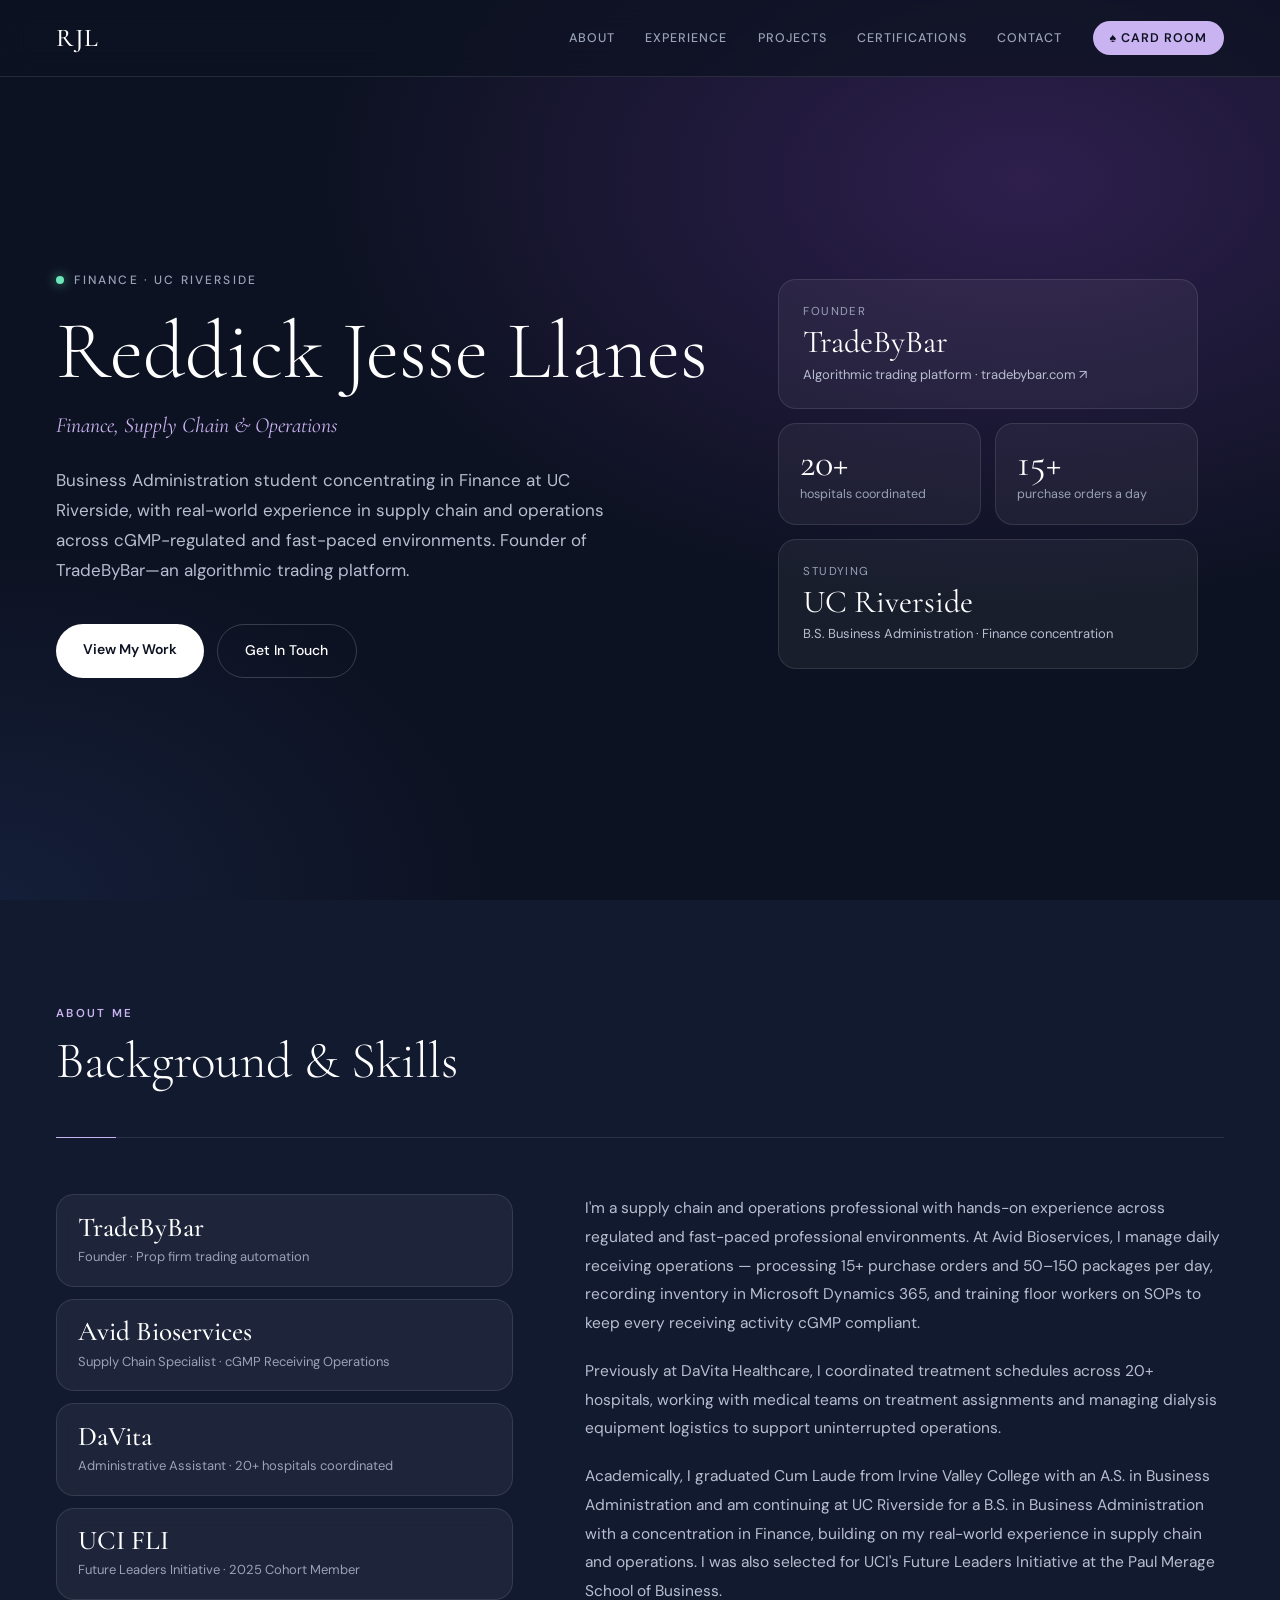
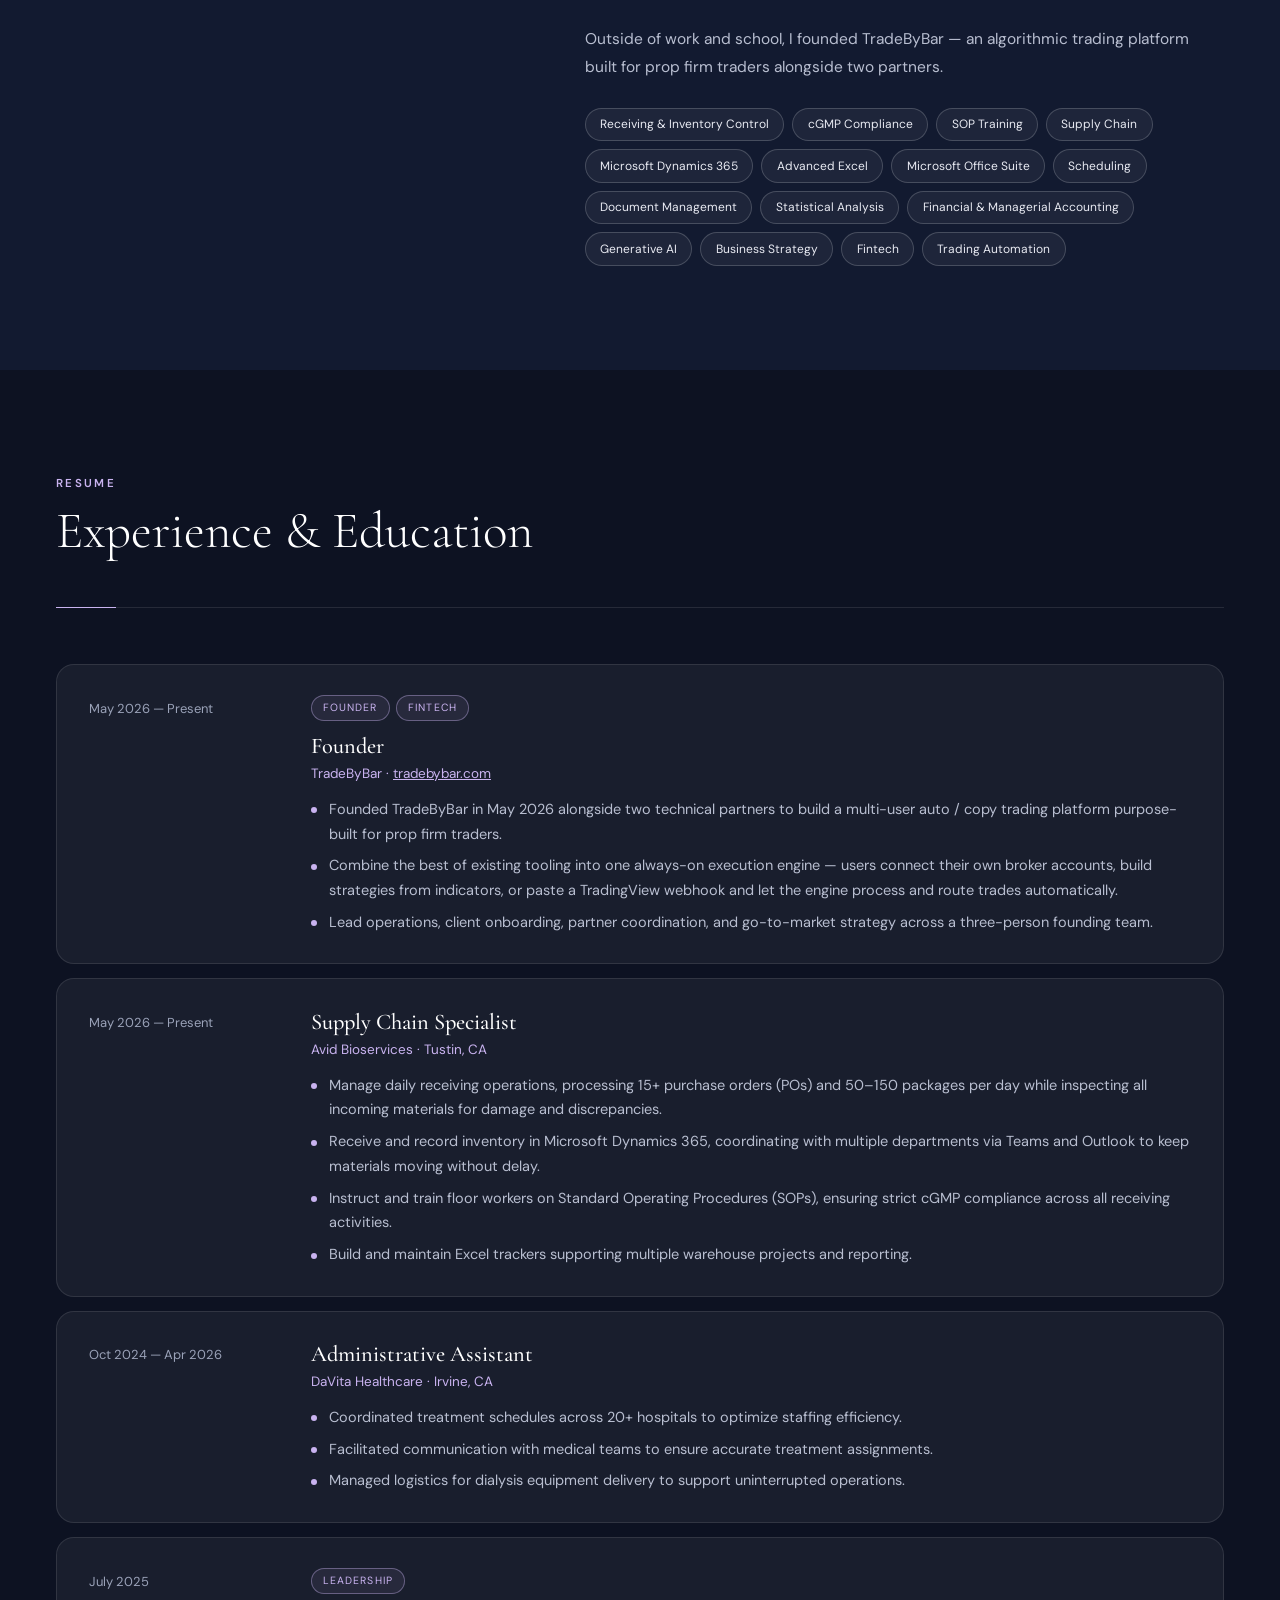
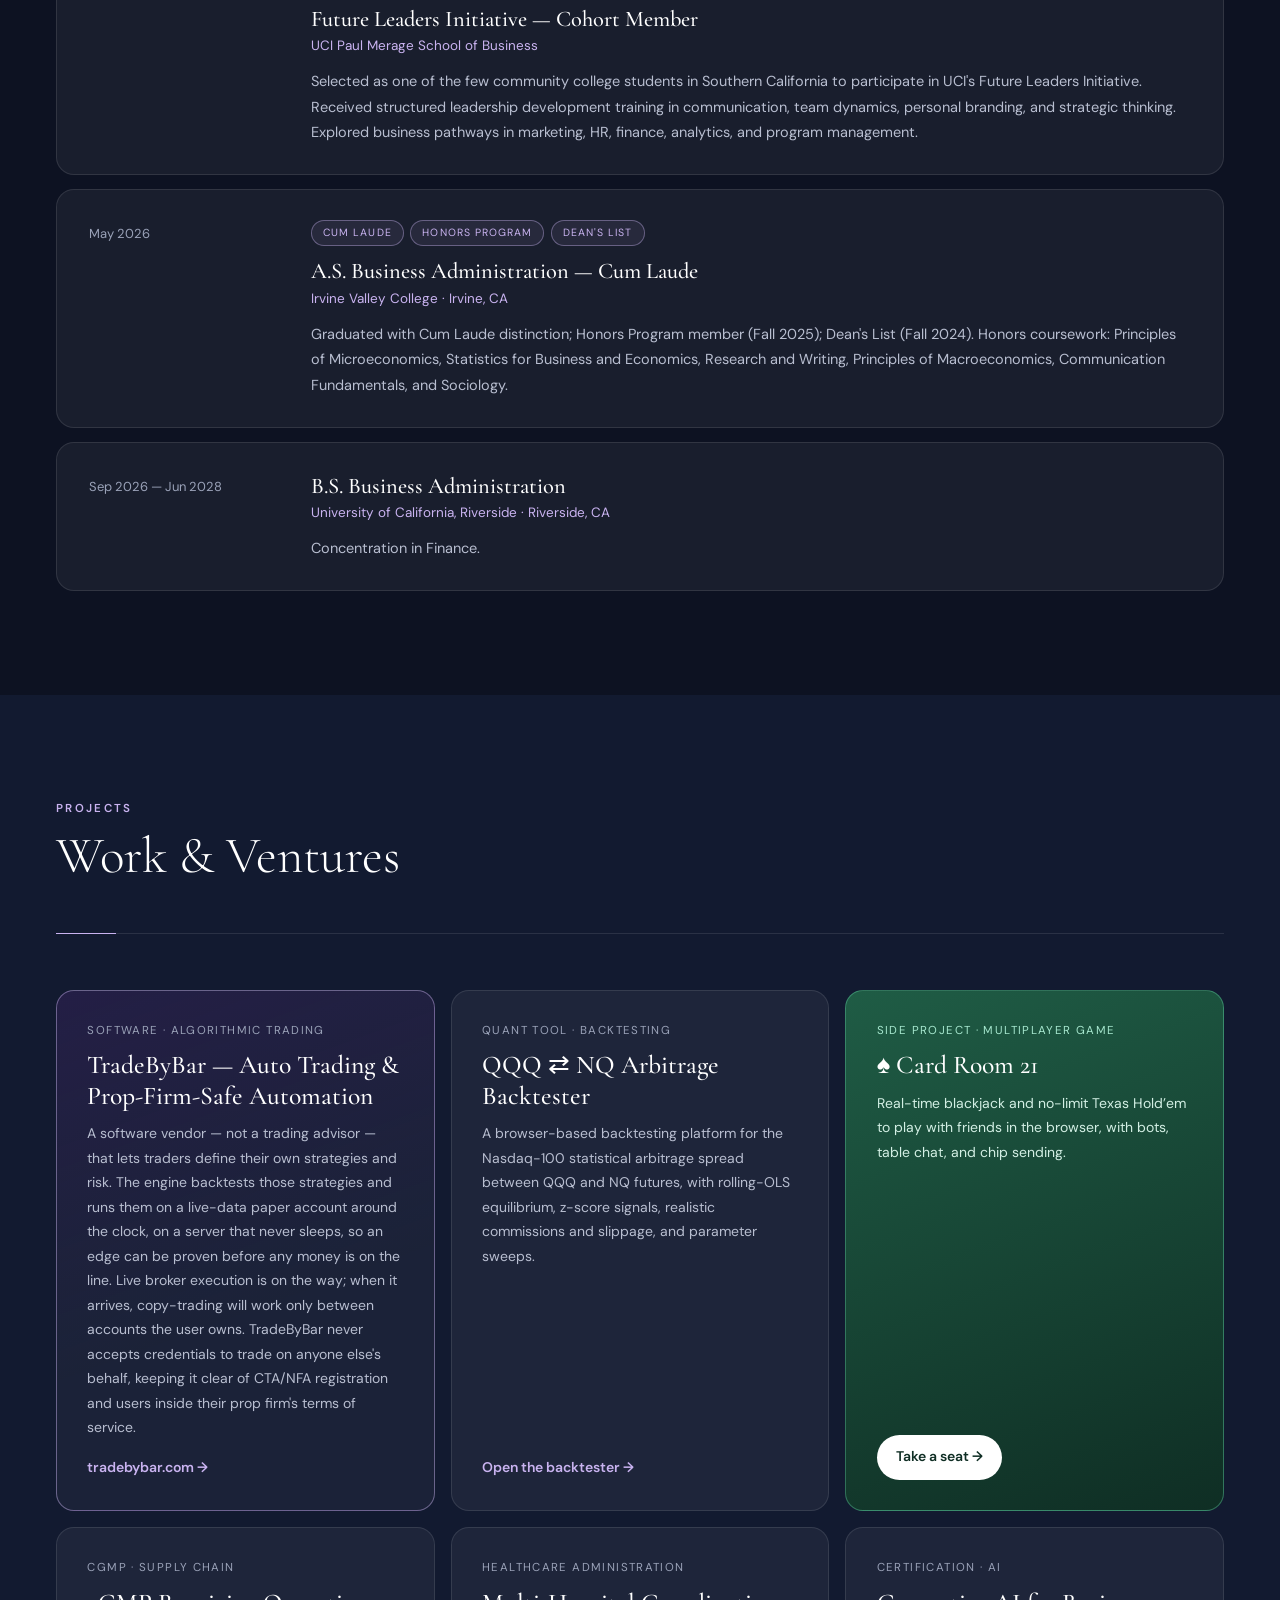
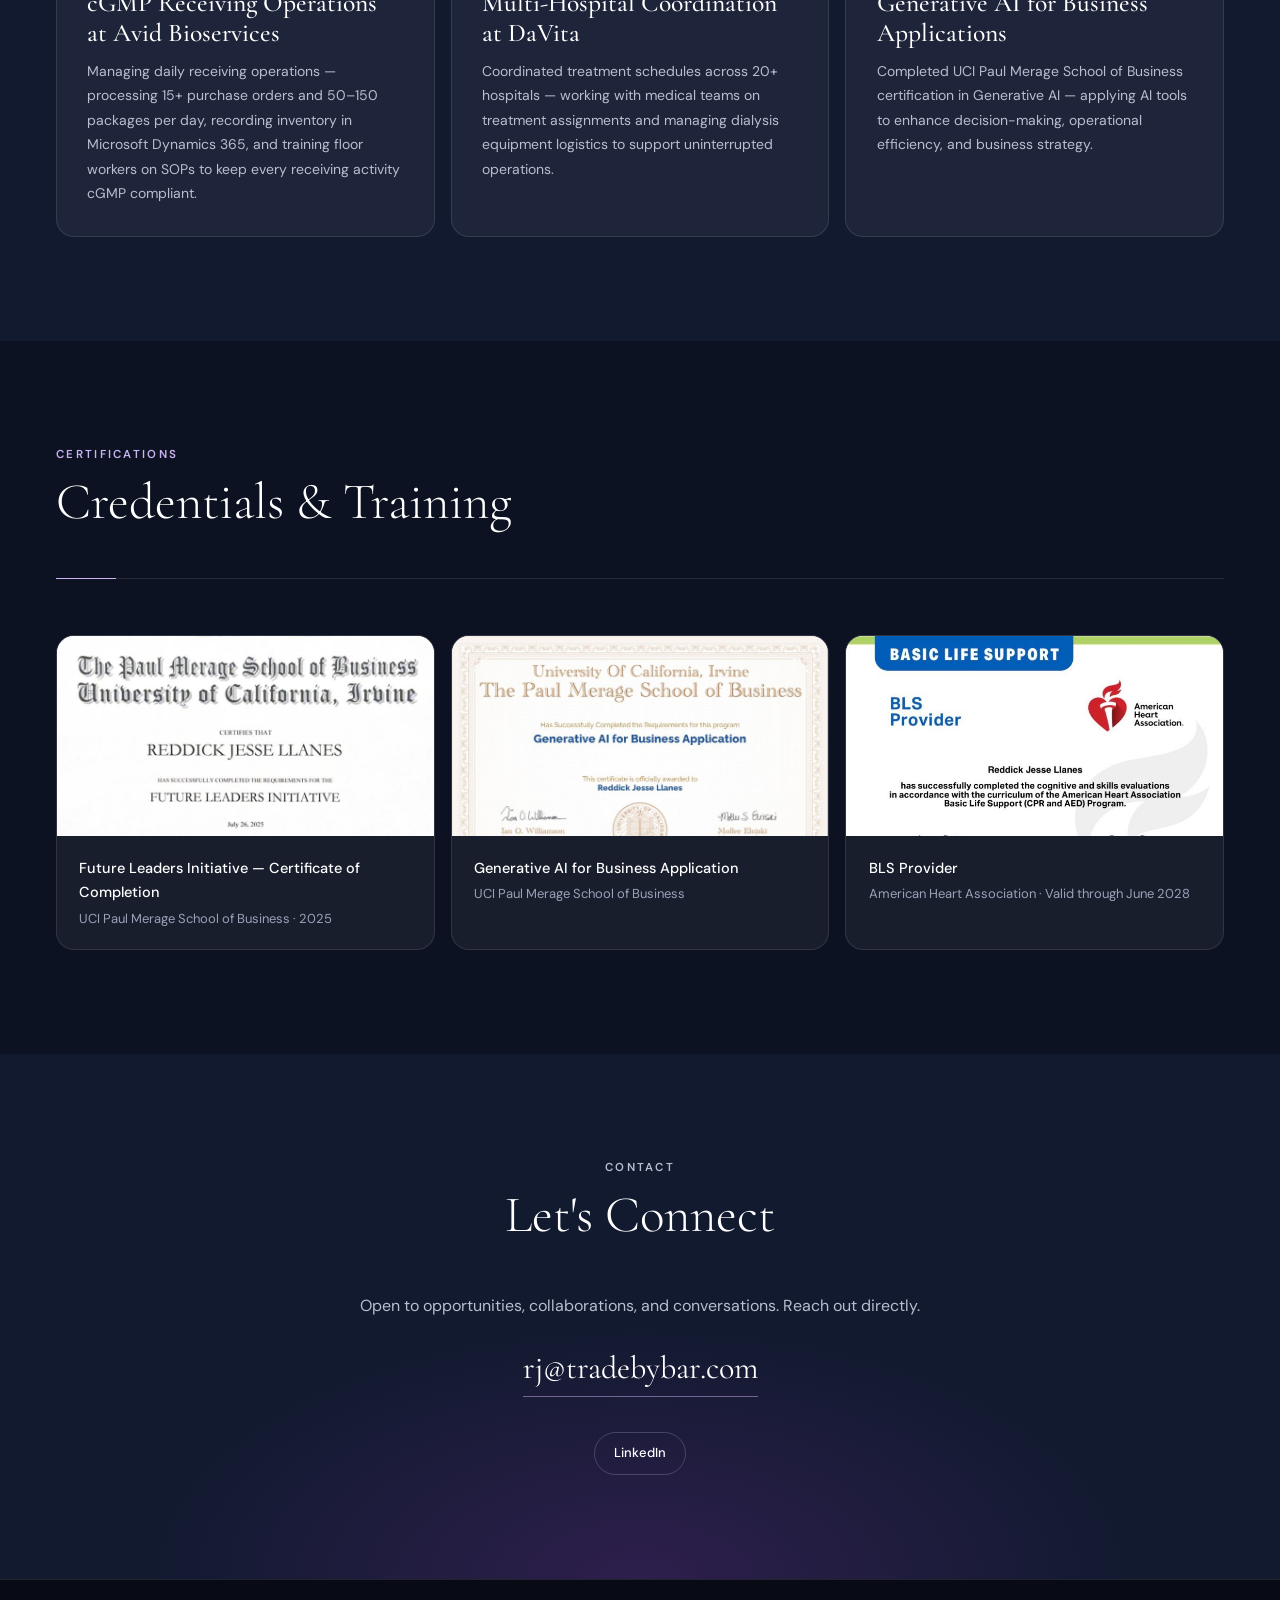
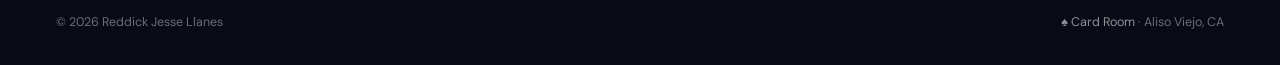
==== commit 260e56ff: "Update to Finance concentration with supply chain and operations experience" ====
--- a/index.html
+++ b/index.html
@@ -26,10 +26,10 @@
 
 <section class="hero" id="home">
   <div class="hero-content">
-    <p class="hero-eyebrow"><span class="dot"></span>Business Administration · UC Riverside</p>
+    <p class="hero-eyebrow"><span class="dot"></span>Finance · UC Riverside</p>
     <h1 class="hero-name">Reddick Jesse Llanes</h1>
-    <p class="hero-title">Operations, Administration &amp; Business Development</p>
-    <p class="hero-desc">Supply chain and operations professional with experience across cGMP-regulated and fast-paced environments. Founder of TradeByBar—an algorithmic trading platform.</p>
+    <p class="hero-title">Finance, Supply Chain &amp; Operations</p>
+    <p class="hero-desc">Business Administration student concentrating in Finance at UC Riverside, with real-world experience in supply chain and operations across cGMP-regulated and fast-paced environments. Founder of TradeByBar—an algorithmic trading platform.</p>
     <div class="hero-cta">
       <a href="#projects" class="btn-primary">View My Work</a>
       <a href="#contact" class="btn-outline">Get In Touch</a>
@@ -48,7 +48,7 @@
     <div class="glass hero-card">
       <span class="hero-card-label">Studying</span>
       <span class="hero-card-big">UC Riverside</span>
-      <span class="hero-card-sub">B.S. Business Administration · Finance, Operations &amp; SCM</span>
+      <span class="hero-card-sub">B.S. Business Administration · Finance concentration</span>
     </div>
   </div>
 </section>
@@ -79,7 +79,7 @@
     <div class="about-text">
       <p>I'm a supply chain and operations professional with hands-on experience across regulated and fast-paced professional environments. At Avid Bioservices, I manage daily receiving operations — processing 15+ purchase orders and 50–150 packages per day, recording inventory in Microsoft Dynamics 365, and training floor workers on SOPs to keep every receiving activity cGMP compliant.</p>
       <p>Previously at DaVita Healthcare, I coordinated treatment schedules across 20+ hospitals, working with medical teams on treatment assignments and managing dialysis equipment logistics to support uninterrupted operations.</p>
-      <p>Academically, I graduated Cum Laude from Irvine Valley College with an A.S. in Business Administration and am continuing at UC Riverside for a B.S. in Business Administration with concentrations in Finance and Operations &amp; Supply Chain Management. I was also selected for UCI's Future Leaders Initiative at the Paul Merage School of Business.</p>
+      <p>Academically, I graduated Cum Laude from Irvine Valley College with an A.S. in Business Administration and am continuing at UC Riverside for a B.S. in Business Administration with a concentration in Finance, building on my real-world experience in supply chain and operations. I was also selected for UCI's Future Leaders Initiative at the Paul Merage School of Business.</p>
       <p>Outside of work and school, I founded TradeByBar — an algorithmic trading platform built for prop firm traders alongside two partners.</p>
       <div class="tag-row">
         <span class="tag">Receiving &amp; Inventory Control</span>
@@ -174,7 +174,7 @@
       <div>
         <p class="timeline-role">B.S. Business Administration</p>
         <p class="timeline-org">University of California, Riverside · Riverside, CA</p>
-        <p class="timeline-desc">Concentrations in Finance and Operations &amp; Supply Chain Management.</p>
+        <p class="timeline-desc">Concentration in Finance.</p>
       </div>
     </div>
 
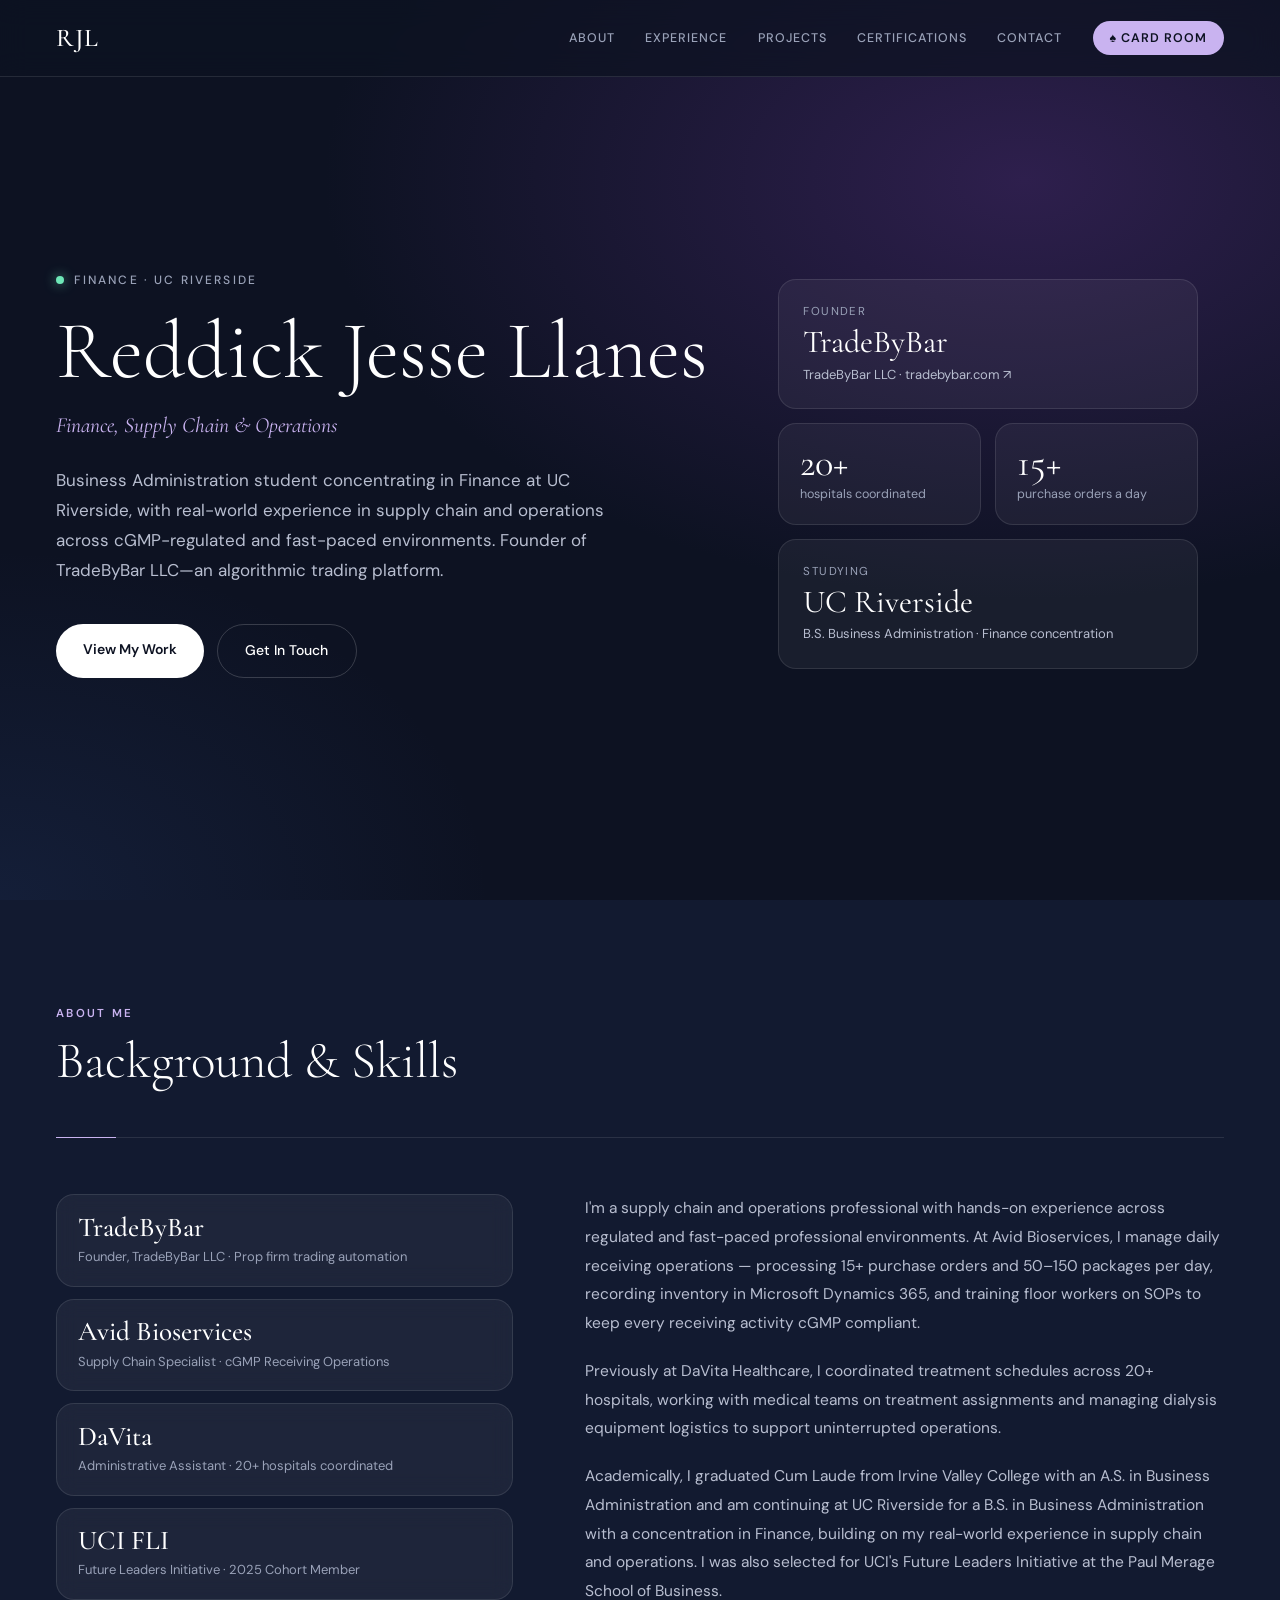
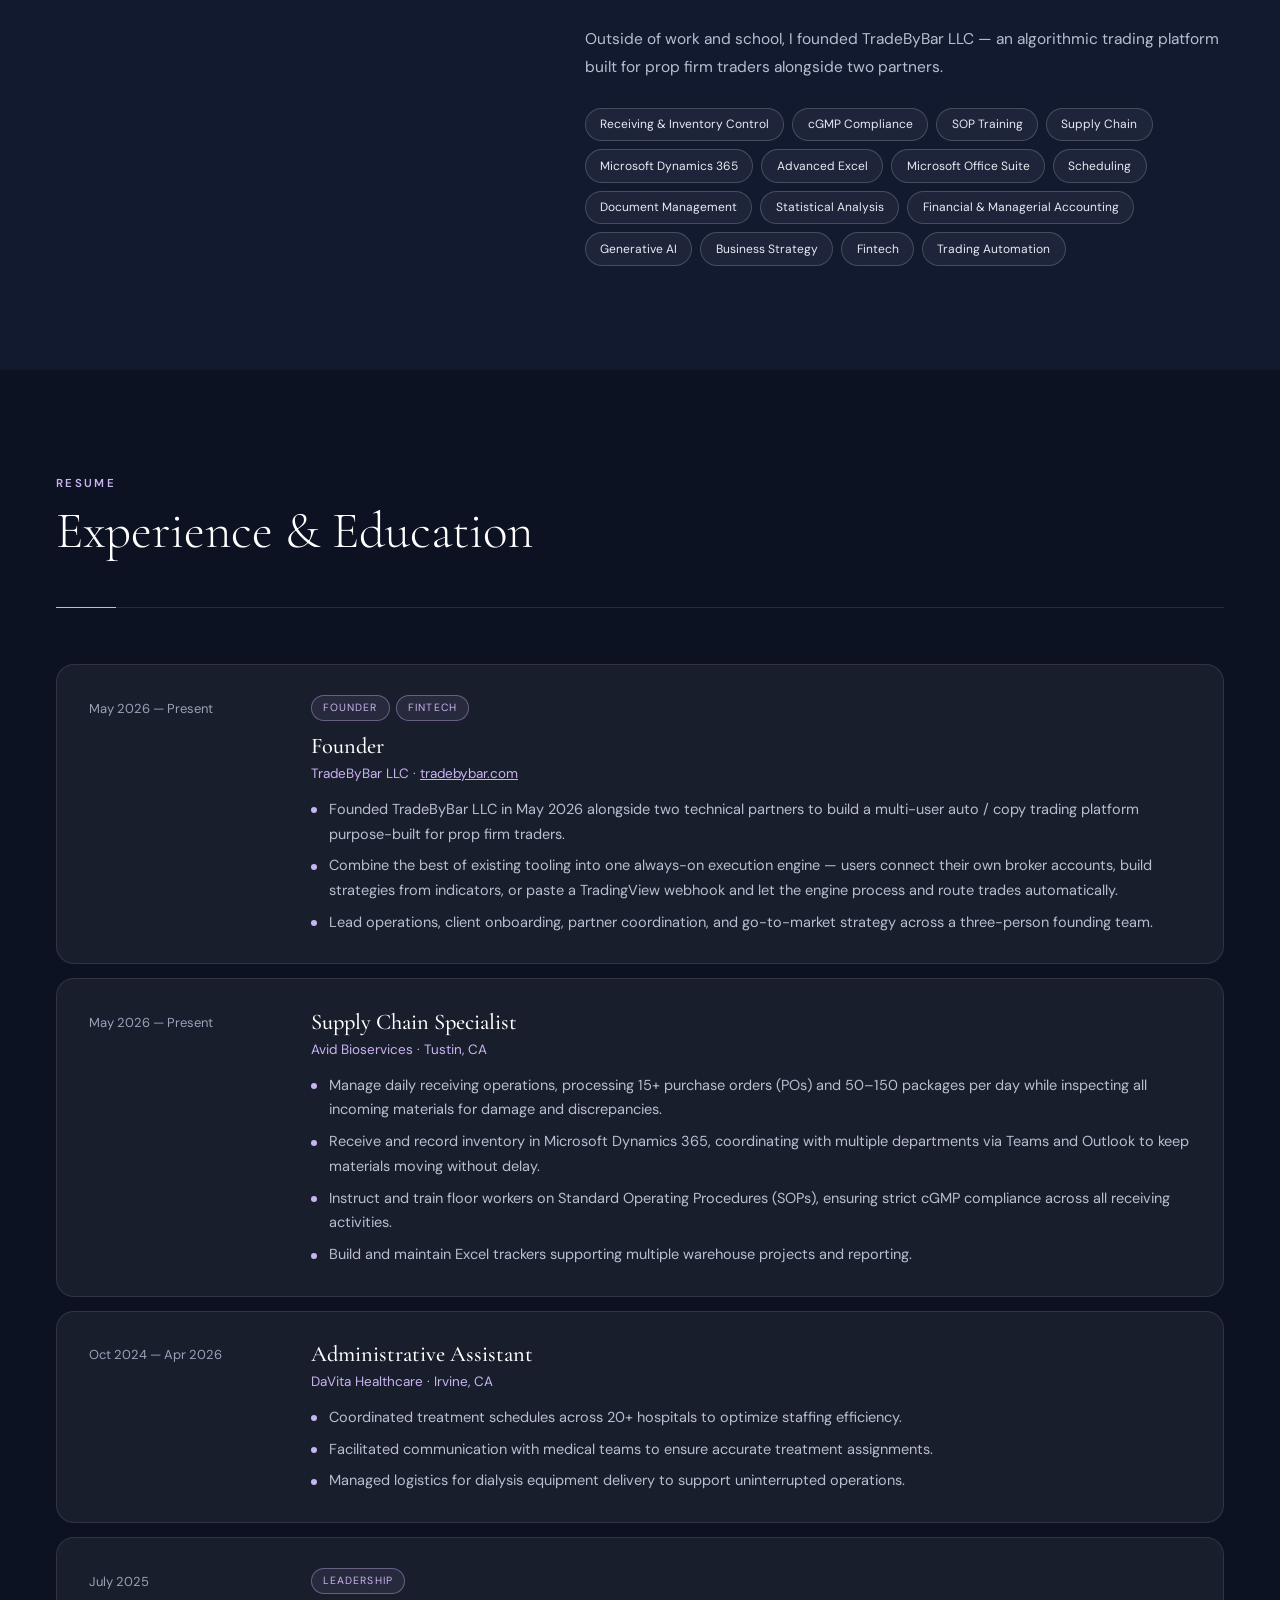
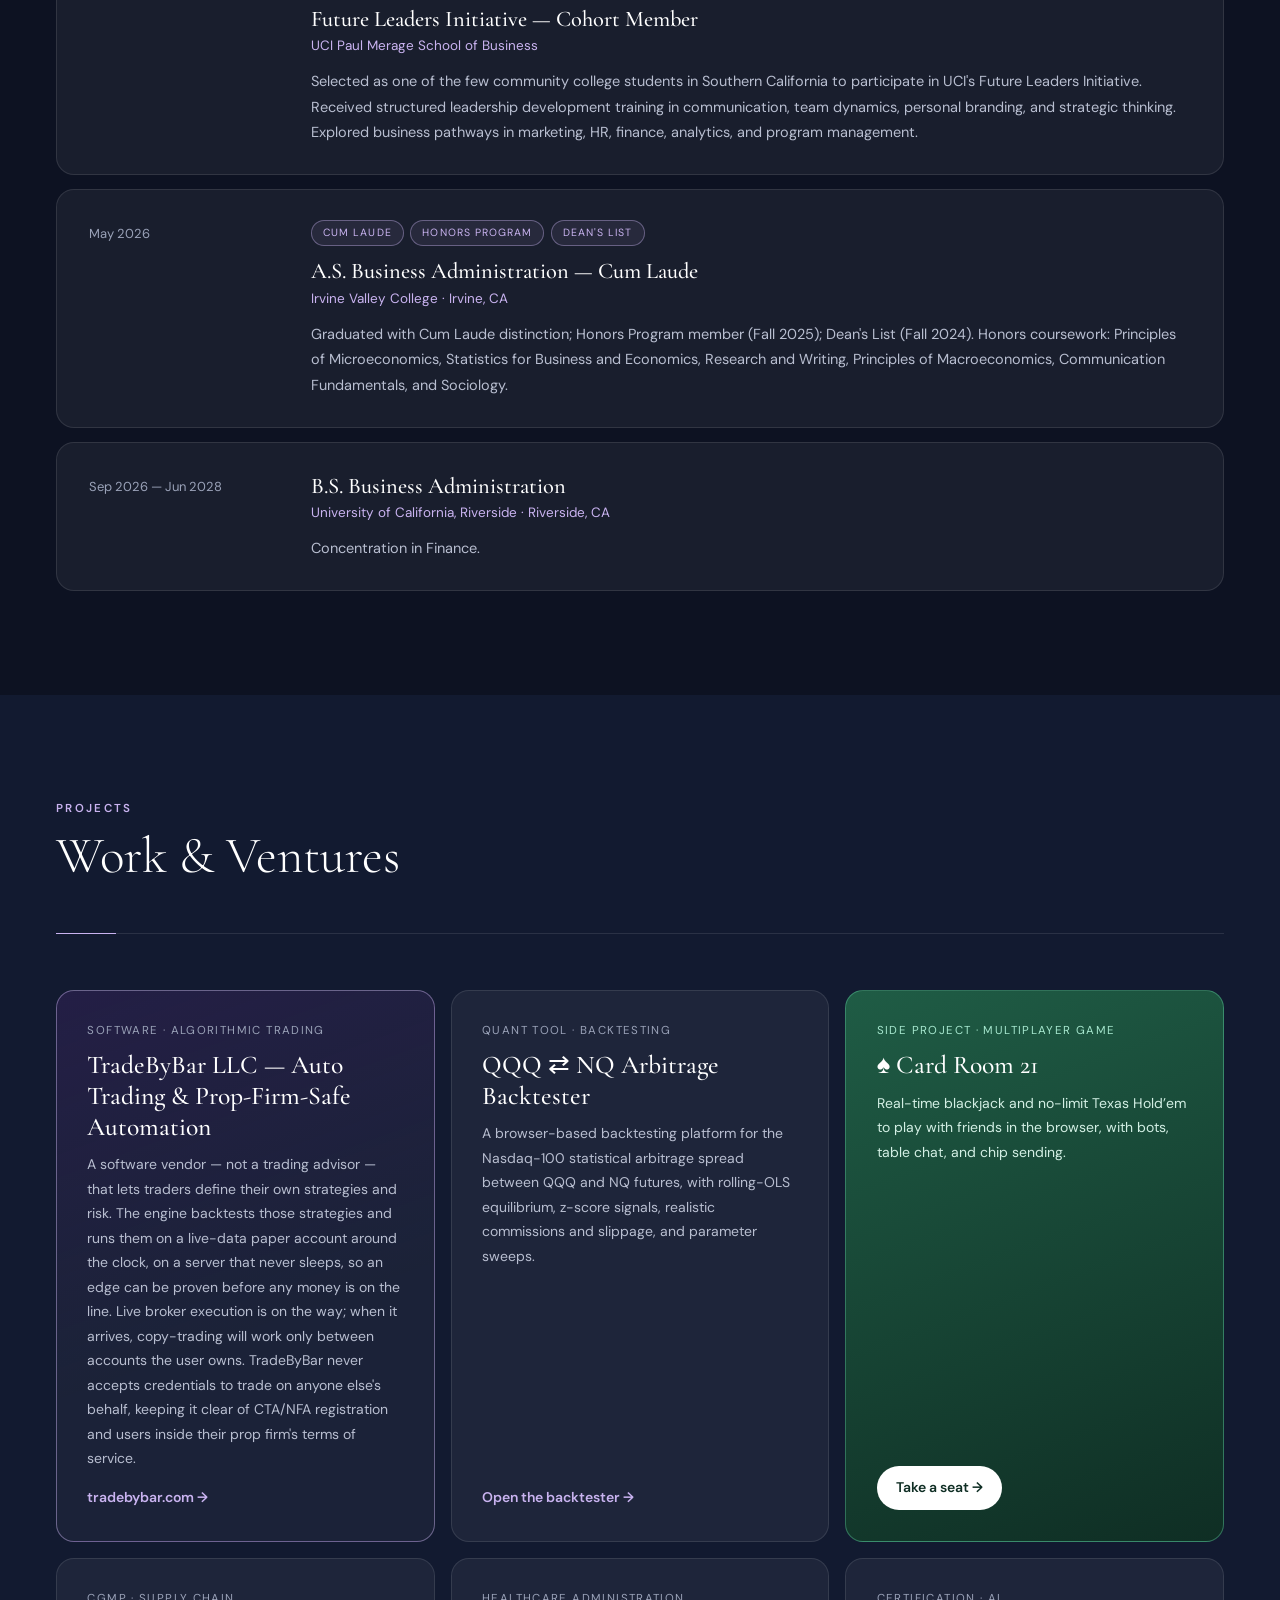
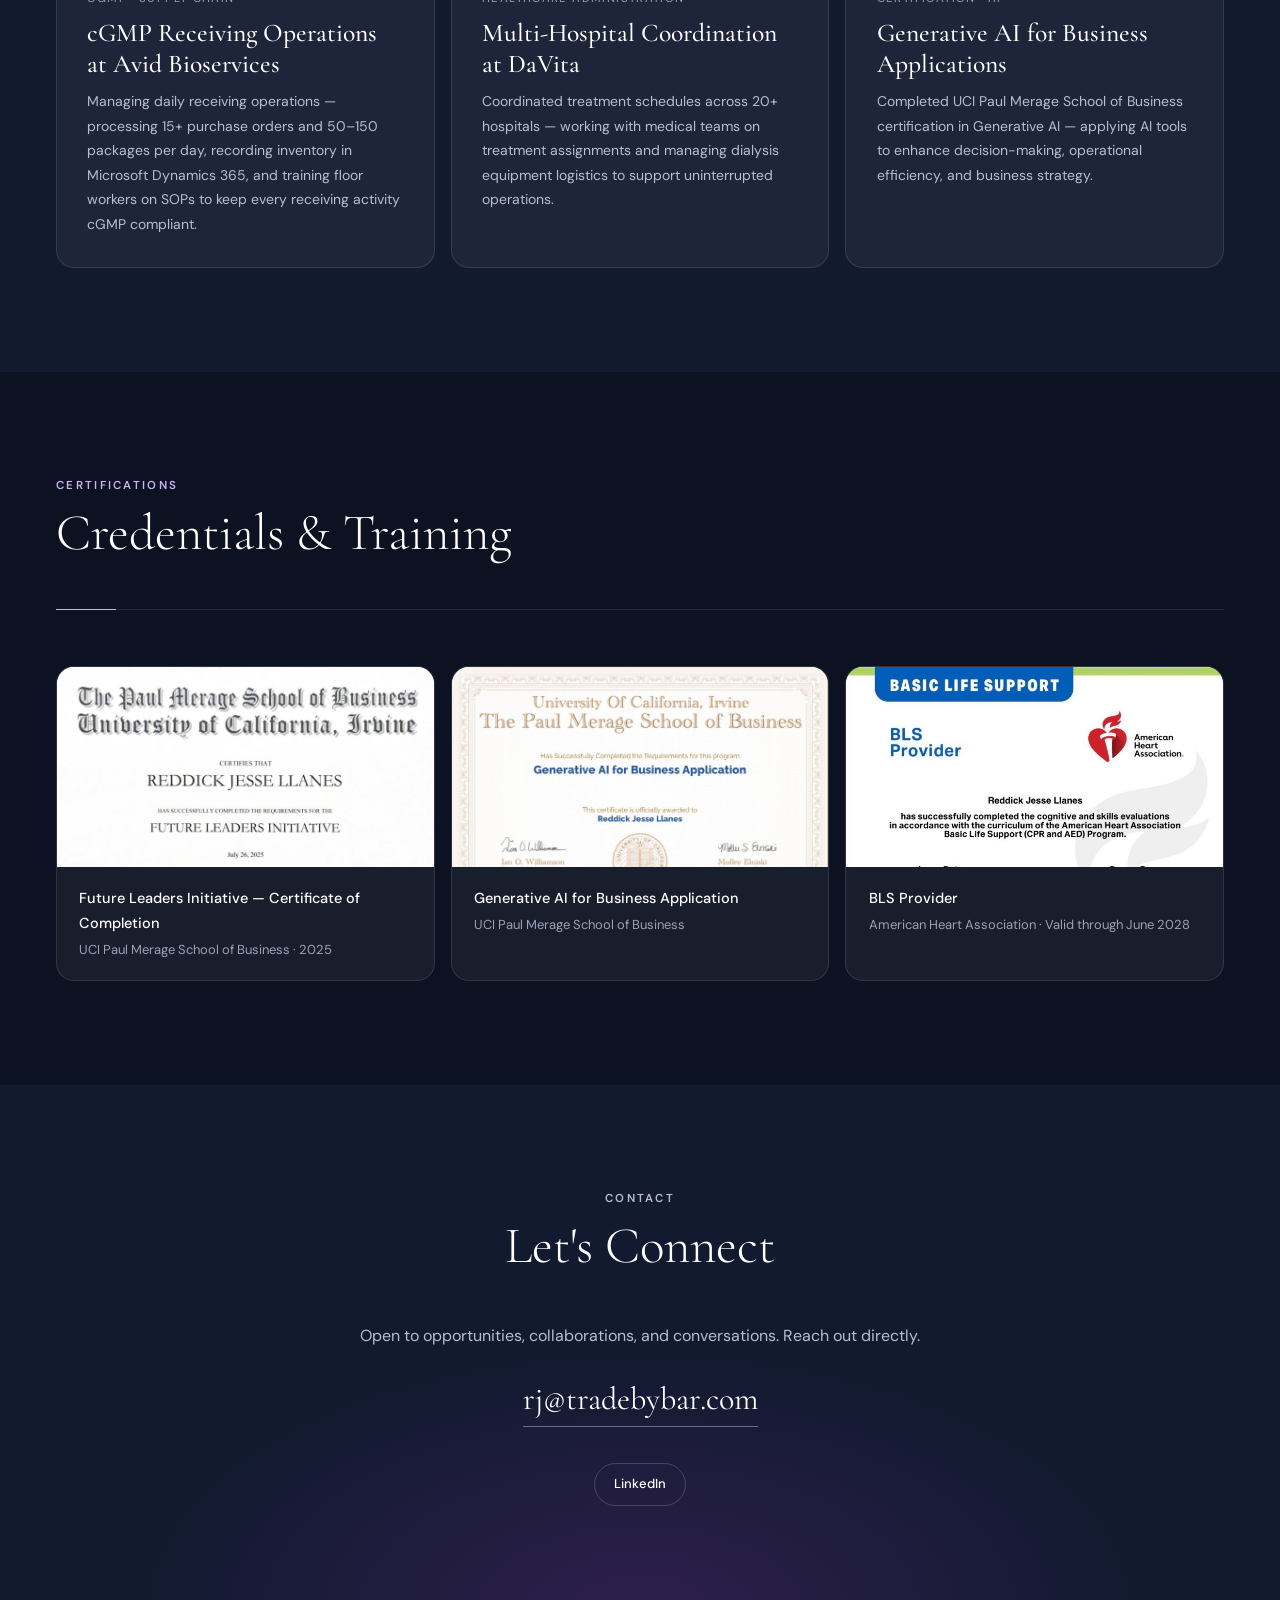
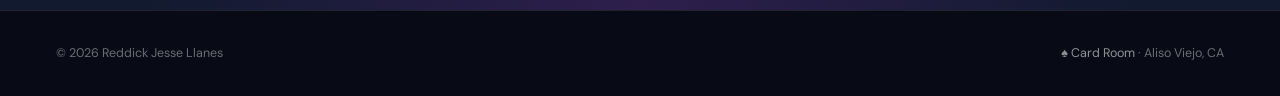
==== commit a4438d04: "Portfolio: TradeByBar is now TradeByBar LLC" ====
--- a/index.html
+++ b/index.html
@@ -2,8 +2,15 @@
 <html lang="en">
 <head>
 <meta charset="UTF-8">
-<meta name="viewport" content="width=device-width, initial-scale=1.0">
+<meta name="viewport" content="width=device-width, initial-scale=1.0, viewport-fit=cover">
 <title>Reddick Jesse Llanes — Portfolio</title>
+<link rel="manifest" href="/manifest.webmanifest">
+<meta name="theme-color" content="#0D1222">
+<meta name="apple-mobile-web-app-capable" content="yes">
+<meta name="apple-mobile-web-app-status-bar-style" content="black-translucent">
+<meta name="apple-mobile-web-app-title" content="RJ Llanes">
+<link rel="apple-touch-icon" href="/apple-touch-icon.png">
+<link rel="icon" type="image/png" sizes="192x192" href="/icons/icon-192.png">
 <link href="https://fonts.googleapis.com/css2?family=Cormorant+Garamond:wght@300;400;500;600&family=DM+Sans:wght@300;400;500&display=swap" rel="stylesheet">
 <link rel="stylesheet" href="style.css">
 </head>
@@ -29,7 +36,7 @@
     <p class="hero-eyebrow"><span class="dot"></span>Finance · UC Riverside</p>
     <h1 class="hero-name">Reddick Jesse Llanes</h1>
     <p class="hero-title">Finance, Supply Chain &amp; Operations</p>
-    <p class="hero-desc">Business Administration student concentrating in Finance at UC Riverside, with real-world experience in supply chain and operations across cGMP-regulated and fast-paced environments. Founder of TradeByBar—an algorithmic trading platform.</p>
+    <p class="hero-desc">Business Administration student concentrating in Finance at UC Riverside, with real-world experience in supply chain and operations across cGMP-regulated and fast-paced environments. Founder of TradeByBar LLC—an algorithmic trading platform.</p>
     <div class="hero-cta">
       <a href="#projects" class="btn-primary">View My Work</a>
       <a href="#contact" class="btn-outline">Get In Touch</a>
@@ -39,7 +46,7 @@
     <a href="https://tradebybar.com/" target="_blank" rel="noopener" class="glass hero-card">
       <span class="hero-card-label">Founder</span>
       <span class="hero-card-big">TradeByBar</span>
-      <span class="hero-card-sub">Algorithmic trading platform · tradebybar.com ↗</span>
+      <span class="hero-card-sub">TradeByBar LLC · tradebybar.com ↗</span>
     </a>
     <div class="hero-stats">
       <div class="glass hero-stat"><span class="hero-stat-num">20+</span><span class="hero-stat-label">hospitals coordinated</span></div>
@@ -61,7 +68,7 @@
     <div class="about-stats">
       <div class="stat-item glass">
         <div class="stat-num">TradeByBar</div>
-        <div class="stat-label">Founder · Prop firm trading automation</div>
+        <div class="stat-label">Founder, TradeByBar LLC · Prop firm trading automation</div>
       </div>
       <div class="stat-item glass">
         <div class="stat-num">Avid Bioservices</div>
@@ -80,7 +87,7 @@
       <p>I'm a supply chain and operations professional with hands-on experience across regulated and fast-paced professional environments. At Avid Bioservices, I manage daily receiving operations — processing 15+ purchase orders and 50–150 packages per day, recording inventory in Microsoft Dynamics 365, and training floor workers on SOPs to keep every receiving activity cGMP compliant.</p>
       <p>Previously at DaVita Healthcare, I coordinated treatment schedules across 20+ hospitals, working with medical teams on treatment assignments and managing dialysis equipment logistics to support uninterrupted operations.</p>
       <p>Academically, I graduated Cum Laude from Irvine Valley College with an A.S. in Business Administration and am continuing at UC Riverside for a B.S. in Business Administration with a concentration in Finance, building on my real-world experience in supply chain and operations. I was also selected for UCI's Future Leaders Initiative at the Paul Merage School of Business.</p>
-      <p>Outside of work and school, I founded TradeByBar — an algorithmic trading platform built for prop firm traders alongside two partners.</p>
+      <p>Outside of work and school, I founded TradeByBar LLC — an algorithmic trading platform built for prop firm traders alongside two partners.</p>
       <div class="tag-row">
         <span class="tag">Receiving &amp; Inventory Control</span>
         <span class="tag">cGMP Compliance</span>
@@ -113,9 +120,9 @@
       <div>
         <span class="badge">Founder</span><span class="badge">Fintech</span>
         <p class="timeline-role">Founder</p>
-        <p class="timeline-org">TradeByBar · <a href="https://tradebybar.com/" target="_blank" rel="noopener" style="color:inherit;">tradebybar.com</a></p>
+        <p class="timeline-org">TradeByBar LLC · <a href="https://tradebybar.com/" target="_blank" rel="noopener" style="color:inherit;">tradebybar.com</a></p>
         <ul class="timeline-bullets">
-          <li>Founded TradeByBar in May 2026 alongside two technical partners to build a multi-user auto / copy trading platform purpose-built for prop firm traders.</li>
+          <li>Founded TradeByBar LLC in May 2026 alongside two technical partners to build a multi-user auto / copy trading platform purpose-built for prop firm traders.</li>
           <li>Combine the best of existing tooling into one always-on execution engine — users connect their own broker accounts, build strategies from indicators, or paste a TradingView webhook and let the engine process and route trades automatically.</li>
           <li>Lead operations, client onboarding, partner coordination, and go-to-market strategy across a three-person founding team.</li>
         </ul>
@@ -188,7 +195,7 @@
   <div class="projects-grid">
     <div class="project-card featured">
       <p class="project-tag">Software · Algorithmic Trading</p>
-      <p class="project-name">TradeByBar — Auto Trading &amp; Prop-Firm-Safe Automation</p>
+      <p class="project-name">TradeByBar LLC — Auto Trading &amp; Prop-Firm-Safe Automation</p>
       <p class="project-desc">A software vendor — not a trading advisor — that lets traders define their own strategies and risk. The engine backtests those strategies and runs them on a live-data paper account around the clock, on a server that never sleeps, so an edge can be proven before any money is on the line. Live broker execution is on the way; when it arrives, copy-trading will work only between accounts the user owns. TradeByBar never accepts credentials to trade on anyone else's behalf, keeping it clear of CTA/NFA registration and users inside their prop firm's terms of service.</p>
       <a href="https://tradebybar.com/" class="project-link" target="_blank" rel="noopener">tradebybar.com →</a>
     </div>
--- a/style.css
+++ b/style.css
@@ -15,7 +15,7 @@
 a:hover { color: var(--white); }
 
 /* ── Nav ── */
-nav { position: fixed; top: 0; left: 0; right: 0; z-index: 100; display: flex; align-items: center; justify-content: space-between; padding: 1rem 3.5rem; background: rgba(13,18,34,0.72); backdrop-filter: blur(14px); -webkit-backdrop-filter: blur(14px); border-bottom: 1px solid var(--line); }
+nav { position: fixed; top: 0; left: 0; right: 0; z-index: 100; padding-top: max(1rem, env(safe-area-inset-top)) !important; display: flex; align-items: center; justify-content: space-between; padding: 1rem 3.5rem; background: rgba(13,18,34,0.72); backdrop-filter: blur(14px); -webkit-backdrop-filter: blur(14px); border-bottom: 1px solid var(--line); }
 .nav-logo { font-family: 'Cormorant Garamond', serif; font-size: 1.6rem; font-weight: 500; color: var(--white); letter-spacing: 0.06em; text-decoration: none; }
 .nav-links { display: flex; gap: 1.9rem; list-style: none; align-items: center; }
 .nav-links a { color: var(--text-muted); text-decoration: none; font-size: 12.5px; letter-spacing: 0.08em; text-transform: uppercase; font-weight: 500; transition: color 0.2s; }
